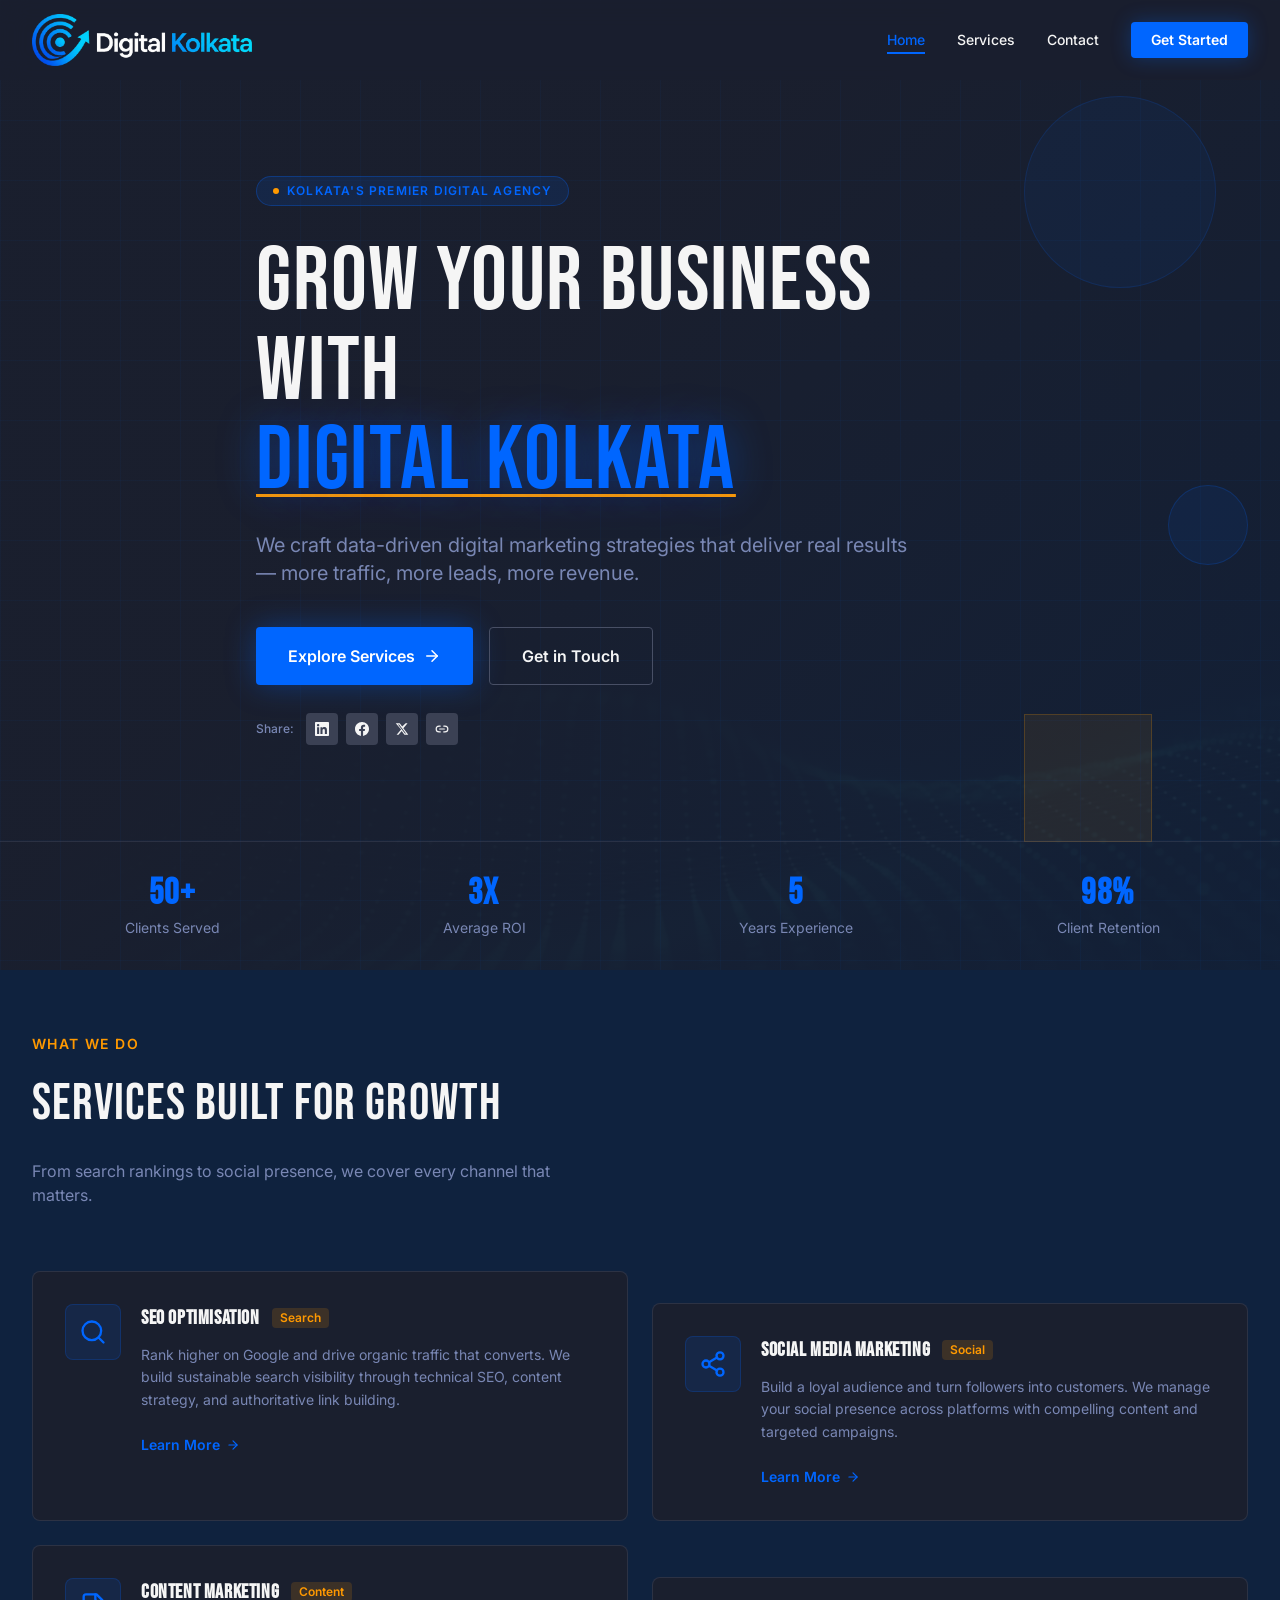
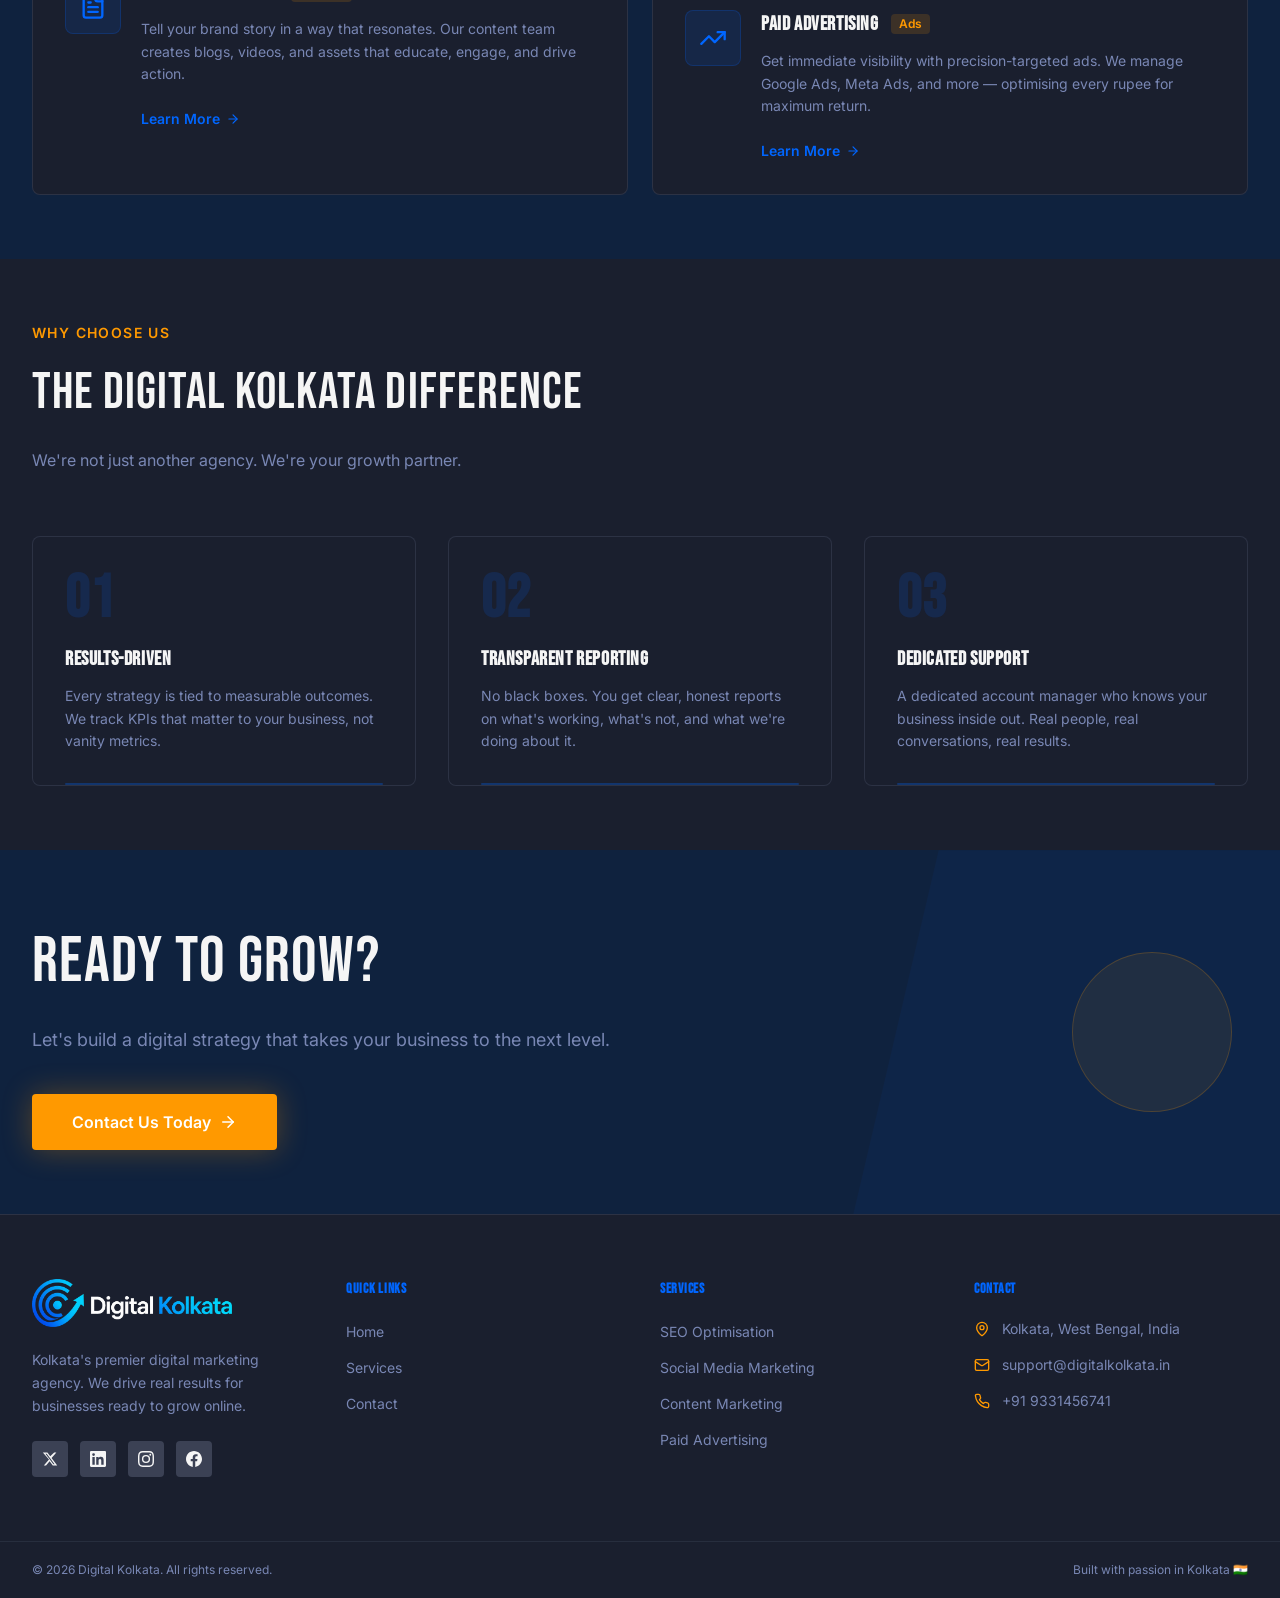
==== index.html @ c38ba9a0 "source code added" ====
<!DOCTYPE html>
<html lang="en">
<head>
<meta charset="utf-8">
<meta name="viewport" content="width=device-width, initial-scale=1.0">
<title>Digital Kolkata — Digital Marketing Agency in Kolkata</title>
<meta name="description" content="Digital Kolkata is Kolkata&#x27;s premier digital marketing agency offering SEO, social media marketing, content marketing, and paid advertising services.">
<meta name="theme-color" content="#1a2030">
<meta property="og:title" content="Digital Kolkata — Digital Marketing Agency in Kolkata">
<meta property="og:description" content="Digital Kolkata is Kolkata&#x27;s premier digital marketing agency offering SEO, social media marketing, content marketing, and paid advertising services.">
<meta property="og:type" content="website">
<meta property="og:site_name" content="Digital Kolkata">
<meta name="twitter:card" content="summary_large_image">
<link rel="icon" href="assets/img/favicon.svg" type="image/svg+xml">
<link rel="preconnect" href="https://fonts.googleapis.com">
<link rel="preconnect" href="https://fonts.gstatic.com" crossorigin>
<link rel="stylesheet" href="https://fonts.googleapis.com/css2?family=Bebas+Neue:wght@400&family=Inter:wght@400;500;600;700&display=swap">
<link rel="stylesheet" href="assets/css/styles.css">
<link rel="stylesheet" href="assets/css/extra.css">
<script>document.documentElement.classList.add("js")</script>
</head>
<body>
<div id="app"><div class="min-h-screen bg-background flex flex-col">
<header id="site-header" class="fixed top-0 left-0 right-0 z-50 transition-all duration-300" style="background: hsl(var(--header-bg) / 0.85); backdrop-filter: blur(12px);">
<div class="max-w-7xl mx-auto px-6 lg:px-8"><div class="flex items-center justify-between h-16 md:h-20">
<a class="flex items-center shrink-0" href="index.html"><img alt="Digital Kolkata" class="block h-auto max-h-14 md:max-h-16 w-auto max-w-[220px] object-contain self-center" src="assets/img/logo.png" width="220" height="53"></a>
<nav aria-label="Main navigation" class="hidden md:flex items-center gap-8"><a class="relative text-sm font-medium transition-colors duration-200 group" href="index.html" style="color: hsl(var(--primary));">Home<span class="absolute -bottom-1 left-0 h-0.5 transition-all duration-300 ease-out" style="background: hsl(var(--primary)); width: 100%;"></span><span class="absolute -bottom-1 left-0 h-0.5 w-0 group-hover:w-full transition-all duration-300 ease-out" style="background: hsl(var(--accent));"></span></a><a class="relative text-sm font-medium transition-colors duration-200 group" href="services.html" style="color: hsl(var(--foreground));">Services<span class="absolute -bottom-1 left-0 h-0.5 transition-all duration-300 ease-out" style="background: hsl(var(--primary)); width: 0%;"></span><span class="absolute -bottom-1 left-0 h-0.5 w-0 group-hover:w-full transition-all duration-300 ease-out" style="background: hsl(var(--accent));"></span></a><a class="relative text-sm font-medium transition-colors duration-200 group" href="contact.html" style="color: hsl(var(--foreground));">Contact<span class="absolute -bottom-1 left-0 h-0.5 transition-all duration-300 ease-out" style="background: hsl(var(--primary)); width: 0%;"></span><span class="absolute -bottom-1 left-0 h-0.5 w-0 group-hover:w-full transition-all duration-300 ease-out" style="background: hsl(var(--accent));"></span></a><a class="px-5 py-2 rounded text-sm font-semibold transition-all duration-200 hover:scale-105" href="contact.html" style="background: hsl(var(--primary)); color: hsl(var(--primary-foreground)); box-shadow: 0 0 20px hsl(var(--primary-glow) / 0.3);">Get Started</a></nav>
<button id="menu-btn" class="md:hidden p-2 rounded" aria-label="Open menu" aria-expanded="false" aria-controls="mobile-menu" style="color: hsl(var(--foreground));"><span class="ico-open"><svg xmlns="http://www.w3.org/2000/svg" width="22" height="22" viewBox="0 0 24 24" fill="none" stroke="currentColor" stroke-width="2" stroke-linecap="round" stroke-linejoin="round" class="lucide lucide-menu"><line x1="4" x2="20" y1="12" y2="12"></line><line x1="4" x2="20" y1="6" y2="6"></line><line x1="4" x2="20" y1="18" y2="18"></line></svg></span><span class="ico-close"><svg xmlns="http://www.w3.org/2000/svg" width="22" height="22" viewBox="0 0 24 24" fill="none" stroke="currentColor" stroke-width="2" stroke-linecap="round" stroke-linejoin="round"><path d="M18 6 6 18"></path><path d="m6 6 12 12"></path></svg></span></button>
</div></div>
<nav id="mobile-menu" class="mobile-menu" aria-label="Mobile navigation"><a href="index.html" class="active">Home</a><a href="services.html">Services</a><a href="contact.html">Contact</a><a class="cta" href="contact.html">Get Started</a></nav>
</header>
<main><section class="relative min-h-screen flex flex-col justify-center overflow-hidden pt-20" style="background: hsl(var(--background));"><div class="absolute inset-0 pointer-events-none"><img alt="" class="w-full h-full object-cover" loading="eager" fetchpriority="high" src="assets/img/hero.webp" style="opacity: 0.12;"><div class="absolute inset-0" style="background: linear-gradient(135deg, hsl(var(--background)) 40%, hsl(var(--muted) / 0.6) 100%);"></div></div><div class="absolute inset-0 pointer-events-none overflow-hidden"><div class="float-1 absolute top-24 right-16 w-48 h-48 rounded-full" style="background: hsl(var(--primary) / 0.06); border: 1px solid hsl(var(--primary) / 0.15); "></div><div class="float-2 absolute bottom-32 right-32 w-32 h-32" style="background: hsl(var(--accent) / 0.07); border: 1px solid hsl(var(--accent) / 0.2); "></div><div class="float-3 absolute top-1/2 right-8 w-20 h-20 rounded-full" style="background: hsl(var(--primary) / 0.08); border: 1px solid hsl(var(--primary) / 0.2); "></div><div class="absolute inset-0" style="background-image: linear-gradient(hsl(var(--primary) / 0.04) 1px, transparent 1px), linear-gradient(90deg, hsl(var(--primary) / 0.04) 1px, transparent 1px); background-size: 60px 60px;"></div></div><div class="relative max-w-7xl mx-auto px-6 lg:px-8 py-24"><div class="max-w-3xl"><div class="hero-in inline-flex items-center gap-2 px-4 py-1.5 rounded-full text-xs font-semibold uppercase tracking-widest mb-8" style="background: hsl(var(--primary) / 0.12); border: 1px solid hsl(var(--primary) / 0.3); color: hsl(var(--primary)); "><span class="w-1.5 h-1.5 rounded-full" style="background: hsl(var(--accent));"></span>Kolkata's Premier Digital Agency</div><h1 class="hero-in mb-6 leading-none" style="font-family: var(--font-heading); font-size: clamp(3rem, 7vw, 6rem); color: hsl(var(--foreground)); letter-spacing: 0.02em; "><span style="white-space: pre-line;">Grow Your Business with</span><br><span style="white-space: pre-line; color: hsl(var(--primary)); text-shadow: 0 0 40px hsl(var(--primary) / 0.4); text-decoration-line: underline; text-decoration-thickness: 3px; text-decoration-style: initial; text-decoration-color: hsl(var(--accent)); text-underline-offset: 6px;">Digital Kolkata</span></h1><p class="hero-in text-lg md:text-xl leading-relaxed mb-10 max-w-2xl" style="white-space: pre-line; color: hsl(var(--muted-foreground)); ">We craft data-driven digital marketing strategies that deliver real results — more traffic, more leads, more revenue.</p><div class="hero-in flex flex-col sm:flex-row gap-4"><a class="inline-flex items-center justify-center gap-2 px-8 py-4 rounded font-semibold text-base transition-all duration-200 hover:scale-105 hover:gap-3" href="services.html" style="background: hsl(var(--primary)); color: hsl(var(--primary-foreground)); box-shadow: 0 0 30px hsl(var(--primary) / 0.35);">Explore Services<svg xmlns="http://www.w3.org/2000/svg" width="18" height="18" viewBox="0 0 24 24" fill="none" stroke="currentColor" stroke-width="2" stroke-linecap="round" stroke-linejoin="round" class="lucide lucide-arrow-right"><path d="M5 12h14"></path><path d="m12 5 7 7-7 7"></path></svg></a><a class="inline-flex items-center justify-center gap-2 px-8 py-4 rounded font-semibold text-base transition-all duration-200 hover:scale-105" href="contact.html" style="border: 1px solid hsl(var(--border)); color: hsl(var(--foreground)); background: transparent;">Get in Touch</a></div><div class="hero-in"><div class="flex items-center gap-2" role="group" aria-label="Share this page"><span class="text-xs font-medium mr-1" style="color: hsl(var(--muted-foreground));">Share:</span><a href="https://www.linkedin.com/sharing/share-offsite/?url=https%3A%2F%2Fdigitalkolkata.in" target="_blank" rel="noopener noreferrer" aria-label="Share on LinkedIn" class="w-8 h-8 rounded flex items-center justify-center transition-all duration-200 hover:scale-110" style="background: hsl(var(--social-icon-bg)); color: hsl(var(--foreground));"><svg width="14" height="14" viewBox="0 0 24 24" fill="currentColor" aria-hidden="true"><path d="M20.447 20.452h-3.554v-5.569c0-1.328-.027-3.037-1.852-3.037-1.853 0-2.136 1.445-2.136 2.939v5.667H9.351V9h3.414v1.561h.046c.477-.9 1.637-1.85 3.37-1.85 3.601 0 4.267 2.37 4.267 5.455v6.286zM5.337 7.433a2.062 2.062 0 0 1-2.063-2.065 2.064 2.064 0 1 1 2.063 2.065zm1.782 13.019H3.555V9h3.564v11.452zM22.225 0H1.771C.792 0 0 .774 0 1.729v20.542C0 23.227.792 24 1.771 24h20.451C23.2 24 24 23.227 24 22.271V1.729C24 .774 23.2 0 22.222 0h.003z"></path></svg></a><a href="https://www.facebook.com/sharer/sharer.php?u=https%3A%2F%2Fdigitalkolkata.in" target="_blank" rel="noopener noreferrer" aria-label="Share on Facebook" class="w-8 h-8 rounded flex items-center justify-center transition-all duration-200 hover:scale-110" style="background: hsl(var(--social-icon-bg)); color: hsl(var(--foreground));"><svg width="14" height="14" viewBox="0 0 24 24" fill="currentColor" aria-hidden="true"><path d="M24 12.073c0-6.627-5.373-12-12-12s-12 5.373-12 12c0 5.99 4.388 10.954 10.125 11.854v-8.385H7.078v-3.47h3.047V9.43c0-3.007 1.792-4.669 4.533-4.669 1.312 0 2.686.235 2.686.235v2.953H15.83c-1.491 0-1.956.925-1.956 1.874v2.25h3.328l-.532 3.47h-2.796v8.385C19.612 23.027 24 18.062 24 12.073z"></path></svg></a><a href="https://twitter.com/intent/tweet?url=https%3A%2F%2Fdigitalkolkata.in&amp;text=Digital%20Kolkata%20%E2%80%94%20Digital%20Marketing%20Agency%20in%20Kolkata" target="_blank" rel="noopener noreferrer" aria-label="Share on X (Twitter)" class="w-8 h-8 rounded flex items-center justify-center transition-all duration-200 hover:scale-110" style="background: hsl(var(--social-icon-bg)); color: hsl(var(--foreground));"><svg width="14" height="14" viewBox="0 0 24 24" fill="currentColor" aria-hidden="true"><path d="M18.244 2.25h3.308l-7.227 8.26 8.502 11.24H16.17l-4.714-6.231-5.401 6.231H2.744l7.73-8.835L1.254 2.25H8.08l4.253 5.622 5.911-5.622Zm-1.161 17.52h1.833L7.084 4.126H5.117z"></path></svg></a><button aria-label="Copy page link" class="w-8 h-8 rounded flex items-center justify-center transition-all duration-200 hover:scale-110" style="background: hsl(var(--social-icon-bg)); color: hsl(var(--foreground));"><svg xmlns="http://www.w3.org/2000/svg" width="14" height="14" viewBox="0 0 24 24" fill="none" stroke="currentColor" stroke-width="2" stroke-linecap="round" stroke-linejoin="round" class="lucide lucide-link2"><path d="M9 17H7A5 5 0 0 1 7 7h2"></path><path d="M15 7h2a5 5 0 1 1 0 10h-2"></path><line x1="8" x2="16" y1="12" y2="12"></line></svg></button></div></div></div></div><div class="hero-in relative w-full" style="border-top: 1px solid hsl(var(--border-subtle) / 0.4); "><div class="max-w-7xl mx-auto px-6 lg:px-8 py-8"><div class="grid grid-cols-2 md:grid-cols-4 gap-8"><div class="text-center"><div class="text-3xl md:text-4xl font-bold mb-1" style="font-family: var(--font-heading); color: hsl(var(--primary)); letter-spacing: 0.04em;">50+</div><div class="text-sm" style="color: hsl(var(--muted-foreground));">Clients Served</div></div><div class="text-center"><div class="text-3xl md:text-4xl font-bold mb-1" style="font-family: var(--font-heading); color: hsl(var(--primary)); letter-spacing: 0.04em;">3x</div><div class="text-sm" style="color: hsl(var(--muted-foreground));">Average ROI</div></div><div class="text-center"><div class="text-3xl md:text-4xl font-bold mb-1" style="font-family: var(--font-heading); color: hsl(var(--primary)); letter-spacing: 0.04em;">5</div><div class="text-sm" style="color: hsl(var(--muted-foreground));">Years Experience</div></div><div class="text-center"><div class="text-3xl md:text-4xl font-bold mb-1" style="font-family: var(--font-heading); color: hsl(var(--primary)); letter-spacing: 0.04em;">98%</div><div class="text-sm" style="color: hsl(var(--muted-foreground));">Client Retention</div></div></div></div></div></section><section class="py-xxl" style="background: hsl(var(--muted));"><div class="max-w-7xl mx-auto px-6 lg:px-8"><div class="mb-16"><p class="reveal text-sm font-semibold uppercase tracking-widest mb-3" style="white-space: pre-line; color: hsl(var(--accent)); ">What We Do</p><h2 class="reveal mb-4" style="white-space: pre-line; font-family: var(--font-heading); font-size: clamp(2rem, 4vw, 3.5rem); color: hsl(var(--foreground)); letter-spacing: 0.02em; ">Services Built for Growth</h2><p class="reveal text-base max-w-xl" style="white-space: pre-line; color: hsl(var(--muted-foreground)); ">From search rankings to social presence, we cover every channel that matters.</p></div><div class="grid grid-cols-1 md:grid-cols-2 gap-6"><div class="reveal group relative p-8 rounded-lg cursor-pointer" style="background: hsl(var(--card)); border: 1px solid hsl(var(--border-subtle) / 0.4); margin-top: 0px; "><div class="absolute inset-0 rounded-lg opacity-0 group-hover:opacity-100 transition-opacity duration-300 pointer-events-none" style="box-shadow: 0 0 40px hsl(var(--primary) / 0.12); border: 1px solid hsl(var(--primary) / 0.25);"></div><div class="flex items-start gap-5"><div class="shrink-0 w-14 h-14 rounded-lg flex items-center justify-center" style="background: hsl(var(--primary) / 0.12); color: hsl(var(--primary)); border: 1px solid hsl(var(--primary) / 0.2);"><svg xmlns="http://www.w3.org/2000/svg" width="28" height="28" viewBox="0 0 24 24" fill="none" stroke="currentColor" stroke-width="2" stroke-linecap="round" stroke-linejoin="round" class="lucide lucide-search"><circle cx="11" cy="11" r="8"></circle><path d="m21 21-4.3-4.3"></path></svg></div><div class="flex-1"><div class="flex items-center gap-3 mb-3"><h3 class="text-xl font-bold" style="white-space: pre-line; font-family: var(--font-heading); color: hsl(var(--foreground)); letter-spacing: 0.03em;">SEO Optimisation</h3><span class="text-xs font-semibold px-2 py-0.5 rounded" style="white-space: pre-line; background: hsl(var(--accent) / 0.15); color: hsl(var(--accent));">Search</span></div><p class="text-sm leading-relaxed mb-5" style="white-space: pre-line; color: hsl(var(--muted-foreground));">Rank higher on Google and drive organic traffic that converts. We build sustainable search visibility through technical SEO, content strategy, and authoritative link building.</p><a class="inline-flex items-center gap-1.5 text-sm font-semibold transition-all duration-200 group-hover:gap-2.5" href="services.html" style="color: hsl(var(--primary));">Learn More <svg xmlns="http://www.w3.org/2000/svg" width="14" height="14" viewBox="0 0 24 24" fill="none" stroke="currentColor" stroke-width="2" stroke-linecap="round" stroke-linejoin="round" class="lucide lucide-arrow-right"><path d="M5 12h14"></path><path d="m12 5 7 7-7 7"></path></svg></a></div></div></div><div class="reveal group relative p-8 rounded-lg cursor-pointer" style="background: hsl(var(--card)); border: 1px solid hsl(var(--border-subtle) / 0.4); margin-top: 2rem; "><div class="absolute inset-0 rounded-lg opacity-0 group-hover:opacity-100 transition-opacity duration-300 pointer-events-none" style="box-shadow: 0 0 40px hsl(var(--primary) / 0.12); border: 1px solid hsl(var(--primary) / 0.25);"></div><div class="flex items-start gap-5"><div class="shrink-0 w-14 h-14 rounded-lg flex items-center justify-center" style="background: hsl(var(--primary) / 0.12); color: hsl(var(--primary)); border: 1px solid hsl(var(--primary) / 0.2);"><svg xmlns="http://www.w3.org/2000/svg" width="28" height="28" viewBox="0 0 24 24" fill="none" stroke="currentColor" stroke-width="2" stroke-linecap="round" stroke-linejoin="round" class="lucide lucide-share2"><circle cx="18" cy="5" r="3"></circle><circle cx="6" cy="12" r="3"></circle><circle cx="18" cy="19" r="3"></circle><line x1="8.59" x2="15.42" y1="13.51" y2="17.49"></line><line x1="15.41" x2="8.59" y1="6.51" y2="10.49"></line></svg></div><div class="flex-1"><div class="flex items-center gap-3 mb-3"><h3 class="text-xl font-bold" style="white-space: pre-line; font-family: var(--font-heading); color: hsl(var(--foreground)); letter-spacing: 0.03em;">Social Media Marketing</h3><span class="text-xs font-semibold px-2 py-0.5 rounded" style="white-space: pre-line; background: hsl(var(--accent) / 0.15); color: hsl(var(--accent));">Social</span></div><p class="text-sm leading-relaxed mb-5" style="white-space: pre-line; color: hsl(var(--muted-foreground));">Build a loyal audience and turn followers into customers. We manage your social presence across platforms with compelling content and targeted campaigns.</p><a class="inline-flex items-center gap-1.5 text-sm font-semibold transition-all duration-200 group-hover:gap-2.5" href="services.html" style="color: hsl(var(--primary));">Learn More <svg xmlns="http://www.w3.org/2000/svg" width="14" height="14" viewBox="0 0 24 24" fill="none" stroke="currentColor" stroke-width="2" stroke-linecap="round" stroke-linejoin="round" class="lucide lucide-arrow-right"><path d="M5 12h14"></path><path d="m12 5 7 7-7 7"></path></svg></a></div></div></div><div class="reveal group relative p-8 rounded-lg cursor-pointer" style="background: hsl(var(--card)); border: 1px solid hsl(var(--border-subtle) / 0.4); margin-top: 0px; "><div class="absolute inset-0 rounded-lg opacity-0 group-hover:opacity-100 transition-opacity duration-300 pointer-events-none" style="box-shadow: 0 0 40px hsl(var(--primary) / 0.12); border: 1px solid hsl(var(--primary) / 0.25);"></div><div class="flex items-start gap-5"><div class="shrink-0 w-14 h-14 rounded-lg flex items-center justify-center" style="background: hsl(var(--primary) / 0.12); color: hsl(var(--primary)); border: 1px solid hsl(var(--primary) / 0.2);"><svg xmlns="http://www.w3.org/2000/svg" width="28" height="28" viewBox="0 0 24 24" fill="none" stroke="currentColor" stroke-width="2" stroke-linecap="round" stroke-linejoin="round" class="lucide lucide-file-text"><path d="M15 2H6a2 2 0 0 0-2 2v16a2 2 0 0 0 2 2h12a2 2 0 0 0 2-2V7Z"></path><path d="M14 2v4a2 2 0 0 0 2 2h4"></path><path d="M10 9H8"></path><path d="M16 13H8"></path><path d="M16 17H8"></path></svg></div><div class="flex-1"><div class="flex items-center gap-3 mb-3"><h3 class="text-xl font-bold" style="white-space: pre-line; font-family: var(--font-heading); color: hsl(var(--foreground)); letter-spacing: 0.03em;">Content Marketing</h3><span class="text-xs font-semibold px-2 py-0.5 rounded" style="white-space: pre-line; background: hsl(var(--accent) / 0.15); color: hsl(var(--accent));">Content</span></div><p class="text-sm leading-relaxed mb-5" style="white-space: pre-line; color: hsl(var(--muted-foreground));">Tell your brand story in a way that resonates. Our content team creates blogs, videos, and assets that educate, engage, and drive action.</p><a class="inline-flex items-center gap-1.5 text-sm font-semibold transition-all duration-200 group-hover:gap-2.5" href="services.html" style="color: hsl(var(--primary));">Learn More <svg xmlns="http://www.w3.org/2000/svg" width="14" height="14" viewBox="0 0 24 24" fill="none" stroke="currentColor" stroke-width="2" stroke-linecap="round" stroke-linejoin="round" class="lucide lucide-arrow-right"><path d="M5 12h14"></path><path d="m12 5 7 7-7 7"></path></svg></a></div></div></div><div class="reveal group relative p-8 rounded-lg cursor-pointer" style="background: hsl(var(--card)); border: 1px solid hsl(var(--border-subtle) / 0.4); margin-top: 2rem; "><div class="absolute inset-0 rounded-lg opacity-0 group-hover:opacity-100 transition-opacity duration-300 pointer-events-none" style="box-shadow: 0 0 40px hsl(var(--primary) / 0.12); border: 1px solid hsl(var(--primary) / 0.25);"></div><div class="flex items-start gap-5"><div class="shrink-0 w-14 h-14 rounded-lg flex items-center justify-center" style="background: hsl(var(--primary) / 0.12); color: hsl(var(--primary)); border: 1px solid hsl(var(--primary) / 0.2);"><svg xmlns="http://www.w3.org/2000/svg" width="28" height="28" viewBox="0 0 24 24" fill="none" stroke="currentColor" stroke-width="2" stroke-linecap="round" stroke-linejoin="round" class="lucide lucide-trending-up"><polyline points="22 7 13.5 15.5 8.5 10.5 2 17"></polyline><polyline points="16 7 22 7 22 13"></polyline></svg></div><div class="flex-1"><div class="flex items-center gap-3 mb-3"><h3 class="text-xl font-bold" style="white-space: pre-line; font-family: var(--font-heading); color: hsl(var(--foreground)); letter-spacing: 0.03em;">Paid Advertising</h3><span class="text-xs font-semibold px-2 py-0.5 rounded" style="white-space: pre-line; background: hsl(var(--accent) / 0.15); color: hsl(var(--accent));">Ads</span></div><p class="text-sm leading-relaxed mb-5" style="white-space: pre-line; color: hsl(var(--muted-foreground));">Get immediate visibility with precision-targeted ads. We manage Google Ads, Meta Ads, and more — optimising every rupee for maximum return.</p><a class="inline-flex items-center gap-1.5 text-sm font-semibold transition-all duration-200 group-hover:gap-2.5" href="services.html" style="color: hsl(var(--primary));">Learn More <svg xmlns="http://www.w3.org/2000/svg" width="14" height="14" viewBox="0 0 24 24" fill="none" stroke="currentColor" stroke-width="2" stroke-linecap="round" stroke-linejoin="round" class="lucide lucide-arrow-right"><path d="M5 12h14"></path><path d="m12 5 7 7-7 7"></path></svg></a></div></div></div></div></div></section><section class="py-xxl" style="background: hsl(var(--background));"><div class="max-w-7xl mx-auto px-6 lg:px-8"><div class="mb-16"><p class="reveal text-sm font-semibold uppercase tracking-widest mb-3" style="white-space: pre-line; color: hsl(var(--accent)); ">Why Choose Us</p><h2 class="reveal mb-4" style="white-space: pre-line; font-family: var(--font-heading); font-size: clamp(2rem, 4vw, 3.5rem); color: hsl(var(--foreground)); letter-spacing: 0.02em; ">The Digital Kolkata Difference</h2><p class="reveal text-base max-w-xl" style="white-space: pre-line; color: hsl(var(--muted-foreground)); ">We're not just another agency. We're your growth partner.</p></div><div class="grid grid-cols-1 md:grid-cols-3 gap-8"><div class="reveal relative p-8 rounded-lg" style="background: hsl(var(--card)); border: 1px solid hsl(var(--border-subtle) / 0.4); "><div class="text-6xl font-bold mb-4 leading-none" style="font-family: var(--font-heading); color: hsl(var(--primary) / 0.15); letter-spacing: 0.02em;">01</div><h3 class="text-xl font-bold mb-3" style="white-space: pre-line; font-family: var(--font-heading); color: hsl(var(--foreground)); letter-spacing: 0.03em;">Results-Driven</h3><p class="text-sm leading-relaxed" style="white-space: pre-line; color: hsl(var(--muted-foreground));">Every strategy is tied to measurable outcomes. We track KPIs that matter to your business, not vanity metrics.</p><div class="absolute bottom-0 left-8 right-8 h-0.5 rounded-full" style="background: hsl(var(--primary) / 0.3);"></div></div><div class="reveal relative p-8 rounded-lg" style="background: hsl(var(--card)); border: 1px solid hsl(var(--border-subtle) / 0.4); "><div class="text-6xl font-bold mb-4 leading-none" style="font-family: var(--font-heading); color: hsl(var(--primary) / 0.15); letter-spacing: 0.02em;">02</div><h3 class="text-xl font-bold mb-3" style="white-space: pre-line; font-family: var(--font-heading); color: hsl(var(--foreground)); letter-spacing: 0.03em;">Transparent Reporting</h3><p class="text-sm leading-relaxed" style="white-space: pre-line; color: hsl(var(--muted-foreground));">No black boxes. You get clear, honest reports on what's working, what's not, and what we're doing about it.</p><div class="absolute bottom-0 left-8 right-8 h-0.5 rounded-full" style="background: hsl(var(--primary) / 0.3);"></div></div><div class="reveal relative p-8 rounded-lg" style="background: hsl(var(--card)); border: 1px solid hsl(var(--border-subtle) / 0.4); "><div class="text-6xl font-bold mb-4 leading-none" style="font-family: var(--font-heading); color: hsl(var(--primary) / 0.15); letter-spacing: 0.02em;">03</div><h3 class="text-xl font-bold mb-3" style="white-space: pre-line; font-family: var(--font-heading); color: hsl(var(--foreground)); letter-spacing: 0.03em;">Dedicated Support</h3><p class="text-sm leading-relaxed" style="white-space: pre-line; color: hsl(var(--muted-foreground));">A dedicated account manager who knows your business inside out. Real people, real conversations, real results.</p><div class="absolute bottom-0 left-8 right-8 h-0.5 rounded-full" style="background: hsl(var(--primary) / 0.3);"></div></div></div></div></section><section class="py-xxl relative overflow-hidden" style="background: hsl(var(--muted));"><div class="absolute right-0 top-0 bottom-0 w-1/3 pointer-events-none" style="background: hsl(var(--primary) / 0.05); clip-path: polygon(20% 0%, 100% 0%, 100% 100%, 0% 100%);"></div><div class="absolute right-12 top-1/2 -translate-y-1/2 w-40 h-40 rounded-full pointer-events-none" style="background: hsl(var(--accent) / 0.08); border: 1px solid hsl(var(--accent) / 0.2);"></div><div class="relative max-w-7xl mx-auto px-6 lg:px-8"><div class="max-w-2xl"><h2 class="reveal mb-4" style="white-space: pre-line; font-family: var(--font-heading); font-size: clamp(2.5rem, 5vw, 4.5rem); color: hsl(var(--foreground)); letter-spacing: 0.02em; ">Ready to Grow?</h2><p class="reveal text-lg mb-10" style="white-space: pre-line; color: hsl(var(--muted-foreground)); ">Let's build a digital strategy that takes your business to the next level.</p><div class="reveal"><a class="inline-flex items-center gap-2 px-10 py-4 rounded font-semibold text-base transition-all duration-200 hover:scale-105 hover:gap-3" href="contact.html" style="background: hsl(var(--accent)); color: hsl(var(--accent-foreground)); box-shadow: 0 0 30px hsl(var(--accent) / 0.3);">Contact Us Today<svg xmlns="http://www.w3.org/2000/svg" width="18" height="18" viewBox="0 0 24 24" fill="none" stroke="currentColor" stroke-width="2" stroke-linecap="round" stroke-linejoin="round" class="lucide lucide-arrow-right"><path d="M5 12h14"></path><path d="m12 5 7 7-7 7"></path></svg></a></div></div></div></section></main>
<footer style="background: hsl(var(--background)); border-top: 1px solid hsl(var(--border-subtle) / 0.4);"><div class="max-w-7xl mx-auto px-6 lg:px-8 py-16"><div class="grid grid-cols-1 md:grid-cols-2 lg:grid-cols-4 gap-10"><div class="lg:col-span-1"><a class="inline-block mb-4" href="index.html"><img alt="Digital Kolkata" class="block h-auto max-h-14 w-auto max-w-[200px] object-contain" src="assets/img/logo.png"></a><p class="text-sm leading-relaxed mb-6" style="color: hsl(var(--muted-foreground));">Kolkata's premier digital marketing agency. We drive real results for businesses ready to grow online.</p><div class="flex gap-3"><a href="#" aria-label="X (Twitter)" class="w-9 h-9 rounded flex items-center justify-center transition-all duration-200 hover:scale-110" style="background: hsl(var(--social-icon-bg)); color: hsl(var(--foreground));"><svg width="16" height="16" viewBox="0 0 24 24" fill="currentColor" aria-hidden="true"><path d="M18.244 2.25h3.308l-7.227 8.26 8.502 11.24H16.17l-4.714-6.231-5.401 6.231H2.744l7.73-8.835L1.254 2.25H8.08l4.253 5.622 5.911-5.622Zm-1.161 17.52h1.833L7.084 4.126H5.117z"></path></svg></a><a href="#" aria-label="LinkedIn" class="w-9 h-9 rounded flex items-center justify-center transition-all duration-200 hover:scale-110" style="background: hsl(var(--social-icon-bg)); color: hsl(var(--foreground));"><svg width="16" height="16" viewBox="0 0 24 24" fill="currentColor" aria-hidden="true"><path d="M20.447 20.452h-3.554v-5.569c0-1.328-.027-3.037-1.852-3.037-1.853 0-2.136 1.445-2.136 2.939v5.667H9.351V9h3.414v1.561h.046c.477-.9 1.637-1.85 3.37-1.85 3.601 0 4.267 2.37 4.267 5.455v6.286zM5.337 7.433a2.062 2.062 0 0 1-2.063-2.065 2.064 2.064 0 1 1 2.063 2.065zm1.782 13.019H3.555V9h3.564v11.452zM22.225 0H1.771C.792 0 0 .774 0 1.729v20.542C0 23.227.792 24 1.771 24h20.451C23.2 24 24 23.227 24 22.271V1.729C24 .774 23.2 0 22.222 0h.003z"></path></svg></a><a href="#" aria-label="Instagram" class="w-9 h-9 rounded flex items-center justify-center transition-all duration-200 hover:scale-110" style="background: hsl(var(--social-icon-bg)); color: hsl(var(--foreground));"><svg width="16" height="16" viewBox="0 0 24 24" fill="currentColor" aria-hidden="true"><path d="M12 2.163c3.204 0 3.584.012 4.85.07 3.252.148 4.771 1.691 4.919 4.919.058 1.265.069 1.645.069 4.849 0 3.205-.012 3.584-.069 4.849-.149 3.225-1.664 4.771-4.919 4.919-1.266.058-1.644.07-4.85.07-3.204 0-3.584-.012-4.849-.07-3.26-.149-4.771-1.699-4.919-4.92-.058-1.265-.07-1.644-.07-4.849 0-3.204.013-3.583.07-4.849.149-3.227 1.664-4.771 4.919-4.919 1.266-.057 1.645-.069 4.849-.069zM12 0C8.741 0 8.333.014 7.053.072 2.695.272.273 2.69.073 7.052.014 8.333 0 8.741 0 12c0 3.259.014 3.668.072 4.948.2 4.358 2.618 6.78 6.98 6.98C8.333 23.986 8.741 24 12 24c3.259 0 3.668-.014 4.948-.072 4.354-.2 6.782-2.618 6.979-6.98.059-1.28.073-1.689.073-4.948 0-3.259-.014-3.667-.072-4.947-.196-4.354-2.617-6.78-6.979-6.98C15.668.014 15.259 0 12 0zm0 5.838a6.162 6.162 0 1 0 0 12.324 6.162 6.162 0 0 0 0-12.324zM12 16a4 4 0 1 1 0-8 4 4 0 0 1 0 8zm6.406-11.845a1.44 1.44 0 1 0 0 2.881 1.44 1.44 0 0 0 0-2.881z"></path></svg></a><a href="#" aria-label="Facebook" class="w-9 h-9 rounded flex items-center justify-center transition-all duration-200 hover:scale-110" style="background: hsl(var(--social-icon-bg)); color: hsl(var(--foreground));"><svg width="16" height="16" viewBox="0 0 24 24" fill="currentColor" aria-hidden="true"><path d="M24 12.073c0-6.627-5.373-12-12-12s-12 5.373-12 12c0 5.99 4.388 10.954 10.125 11.854v-8.385H7.078v-3.47h3.047V9.43c0-3.007 1.792-4.669 4.533-4.669 1.312 0 2.686.235 2.686.235v2.953H15.83c-1.491 0-1.956.925-1.956 1.874v2.25h3.328l-.532 3.47h-2.796v8.385C19.612 23.027 24 18.062 24 12.073z"></path></svg></a></div></div><div><h3 class="text-sm font-semibold uppercase tracking-wider mb-5" style="color: hsl(var(--primary));">Quick Links</h3><ul class="space-y-3"><li><a class="text-sm transition-colors duration-200 hover:text-primary" href="index.html" style="color: hsl(var(--muted-foreground));">Home</a></li><li><a class="text-sm transition-colors duration-200 hover:text-primary" href="services.html" style="color: hsl(var(--muted-foreground));">Services</a></li><li><a class="text-sm transition-colors duration-200 hover:text-primary" href="contact.html" style="color: hsl(var(--muted-foreground));">Contact</a></li></ul></div><div><h3 class="text-sm font-semibold uppercase tracking-wider mb-5" style="color: hsl(var(--primary));">Services</h3><ul class="space-y-3"><li><a class="text-sm transition-colors duration-200 hover:text-primary" href="services.html" style="color: hsl(var(--muted-foreground));">SEO Optimisation</a></li><li><a class="text-sm transition-colors duration-200 hover:text-primary" href="services.html" style="color: hsl(var(--muted-foreground));">Social Media Marketing</a></li><li><a class="text-sm transition-colors duration-200 hover:text-primary" href="services.html" style="color: hsl(var(--muted-foreground));">Content Marketing</a></li><li><a class="text-sm transition-colors duration-200 hover:text-primary" href="services.html" style="color: hsl(var(--muted-foreground));">Paid Advertising</a></li></ul></div><div><h3 class="text-sm font-semibold uppercase tracking-wider mb-5" style="color: hsl(var(--primary));">Contact</h3><ul class="space-y-4"><li class="flex items-start gap-3"><svg xmlns="http://www.w3.org/2000/svg" width="16" height="16" viewBox="0 0 24 24" fill="none" stroke="currentColor" stroke-width="2" stroke-linecap="round" stroke-linejoin="round" class="lucide lucide-map-pin mt-0.5 shrink-0" style="color: hsl(var(--accent));"><path d="M20 10c0 4.993-5.539 10.193-7.399 11.799a1 1 0 0 1-1.202 0C9.539 20.193 4 14.993 4 10a8 8 0 0 1 16 0"></path><circle cx="12" cy="10" r="3"></circle></svg><span class="text-sm" style="color: hsl(var(--muted-foreground));">Kolkata, West Bengal, India</span></li><li class="flex items-center gap-3"><svg xmlns="http://www.w3.org/2000/svg" width="16" height="16" viewBox="0 0 24 24" fill="none" stroke="currentColor" stroke-width="2" stroke-linecap="round" stroke-linejoin="round" class="lucide lucide-mail shrink-0" style="color: hsl(var(--accent));"><rect width="20" height="16" x="2" y="4" rx="2"></rect><path d="m22 7-8.97 5.7a1.94 1.94 0 0 1-2.06 0L2 7"></path></svg><a href="mailto:hello@digitalkolkata.in" class="text-sm transition-colors duration-200 hover:text-primary" style="color: hsl(var(--muted-foreground));">support@digitalkolkata.in</a></li><li class="flex items-center gap-3"><svg xmlns="http://www.w3.org/2000/svg" width="16" height="16" viewBox="0 0 24 24" fill="none" stroke="currentColor" stroke-width="2" stroke-linecap="round" stroke-linejoin="round" class="lucide lucide-phone shrink-0" style="color: hsl(var(--accent));"><path d="M22 16.92v3a2 2 0 0 1-2.18 2 19.79 19.79 0 0 1-8.63-3.07 19.5 19.5 0 0 1-6-6 19.79 19.79 0 0 1-3.07-8.67A2 2 0 0 1 4.11 2h3a2 2 0 0 1 2 1.72 12.84 12.84 0 0 0 .7 2.81 2 2 0 0 1-.45 2.11L8.09 9.91a16 16 0 0 0 6 6l1.27-1.27a2 2 0 0 1 2.11-.45 12.84 12.84 0 0 0 2.81.7A2 2 0 0 1 22 16.92z"></path></svg><a href="tel:+919800000000" class="text-sm transition-colors duration-200 hover:text-primary" style="color: hsl(var(--muted-foreground));">+91 9331456741</a></li></ul></div></div></div><div style="border-top: 1px solid hsl(var(--border-subtle) / 0.3);"><div class="max-w-7xl mx-auto px-6 lg:px-8 py-5 flex flex-col sm:flex-row items-center justify-between gap-3"><p class="text-xs" style="color: hsl(var(--muted-foreground));">© 2026 Digital Kolkata. All rights reserved.</p><p class="text-xs" style="color: hsl(var(--muted-foreground));">Built with passion in Kolkata 🇮🇳</p></div></div></footer>
</div></div>
<div id="toast" class="toast" role="status" aria-live="polite"></div>
<script src="assets/js/main.js" defer></script>
</body>
</html>
---- assets/css/styles.css ----
*, ::before, ::after{
  --tw-border-spacing-x: 0;
  --tw-border-spacing-y: 0;
  --tw-translate-x: 0;
  --tw-translate-y: 0;
  --tw-rotate: 0;
  --tw-skew-x: 0;
  --tw-skew-y: 0;
  --tw-scale-x: 1;
  --tw-scale-y: 1;
  --tw-pan-x:  ;
  --tw-pan-y:  ;
  --tw-pinch-zoom:  ;
  --tw-scroll-snap-strictness: proximity;
  --tw-gradient-from-position:  ;
  --tw-gradient-via-position:  ;
  --tw-gradient-to-position:  ;
  --tw-ordinal:  ;
  --tw-slashed-zero:  ;
  --tw-numeric-figure:  ;
  --tw-numeric-spacing:  ;
  --tw-numeric-fraction:  ;
  --tw-ring-inset:  ;
  --tw-ring-offset-width: 0px;
  --tw-ring-offset-color: #fff;
  --tw-ring-color: rgb(59 130 246 / 0.5);
  --tw-ring-offset-shadow: 0 0 #0000;
  --tw-ring-shadow: 0 0 #0000;
  --tw-shadow: 0 0 #0000;
  --tw-shadow-colored: 0 0 #0000;
  --tw-blur:  ;
  --tw-brightness:  ;
  --tw-contrast:  ;
  --tw-grayscale:  ;
  --tw-hue-rotate:  ;
  --tw-invert:  ;
  --tw-saturate:  ;
  --tw-sepia:  ;
  --tw-drop-shadow:  ;
  --tw-backdrop-blur:  ;
  --tw-backdrop-brightness:  ;
  --tw-backdrop-contrast:  ;
  --tw-backdrop-grayscale:  ;
  --tw-backdrop-hue-rotate:  ;
  --tw-backdrop-invert:  ;
  --tw-backdrop-opacity:  ;
  --tw-backdrop-saturate:  ;
  --tw-backdrop-sepia:  ;
  --tw-contain-size:  ;
  --tw-contain-layout:  ;
  --tw-contain-paint:  ;
  --tw-contain-style:  ;
}

::backdrop{
  --tw-border-spacing-x: 0;
  --tw-border-spacing-y: 0;
  --tw-translate-x: 0;
  --tw-translate-y: 0;
  --tw-rotate: 0;
  --tw-skew-x: 0;
  --tw-skew-y: 0;
  --tw-scale-x: 1;
  --tw-scale-y: 1;
  --tw-pan-x:  ;
  --tw-pan-y:  ;
  --tw-pinch-zoom:  ;
  --tw-scroll-snap-strictness: proximity;
  --tw-gradient-from-position:  ;
  --tw-gradient-via-position:  ;
  --tw-gradient-to-position:  ;
  --tw-ordinal:  ;
  --tw-slashed-zero:  ;
  --tw-numeric-figure:  ;
  --tw-numeric-spacing:  ;
  --tw-numeric-fraction:  ;
  --tw-ring-inset:  ;
  --tw-ring-offset-width: 0px;
  --tw-ring-offset-color: #fff;
  --tw-ring-color: rgb(59 130 246 / 0.5);
  --tw-ring-offset-shadow: 0 0 #0000;
  --tw-ring-shadow: 0 0 #0000;
  --tw-shadow: 0 0 #0000;
  --tw-shadow-colored: 0 0 #0000;
  --tw-blur:  ;
  --tw-brightness:  ;
  --tw-contrast:  ;
  --tw-grayscale:  ;
  --tw-hue-rotate:  ;
  --tw-invert:  ;
  --tw-saturate:  ;
  --tw-sepia:  ;
  --tw-drop-shadow:  ;
  --tw-backdrop-blur:  ;
  --tw-backdrop-brightness:  ;
  --tw-backdrop-contrast:  ;
  --tw-backdrop-grayscale:  ;
  --tw-backdrop-hue-rotate:  ;
  --tw-backdrop-invert:  ;
  --tw-backdrop-opacity:  ;
  --tw-backdrop-saturate:  ;
  --tw-backdrop-sepia:  ;
  --tw-contain-size:  ;
  --tw-contain-layout:  ;
  --tw-contain-paint:  ;
  --tw-contain-style:  ;
}

/*
! tailwindcss v3.4.19 | MIT License | https://tailwindcss.com
*//*
1. Prevent padding and border from affecting element width. (https://github.com/mozdevs/cssremedy/issues/4)
2. Allow adding a border to an element by just adding a border-width. (https://github.com/tailwindcss/tailwindcss/pull/116)
*/

*,
::before,
::after {
  box-sizing: border-box; /* 1 */
  border-width: 0; /* 2 */
  border-style: solid; /* 2 */
  border-color: #e5e7eb; /* 2 */
}

::before,
::after {
  --tw-content: '';
}

/*
1. Use a consistent sensible line-height in all browsers.
2. Prevent adjustments of font size after orientation changes in iOS.
3. Use a more readable tab size.
4. Use the user's configured `sans` font-family by default.
5. Use the user's configured `sans` font-feature-settings by default.
6. Use the user's configured `sans` font-variation-settings by default.
7. Disable tap highlights on iOS
*/

html,
:host {
  line-height: 1.5; /* 1 */
  -webkit-text-size-adjust: 100%; /* 2 */
  -moz-tab-size: 4; /* 3 */
  -o-tab-size: 4;
     tab-size: 4; /* 3 */
  font-family: var(--font-sans); /* 4 */
  font-feature-settings: normal; /* 5 */
  font-variation-settings: normal; /* 6 */
  -webkit-tap-highlight-color: transparent; /* 7 */
}

/*
1. Remove the margin in all browsers.
2. Inherit line-height from `html` so users can set them as a class directly on the `html` element.
*/

body {
  margin: 0; /* 1 */
  line-height: inherit; /* 2 */
}

/*
1. Add the correct height in Firefox.
2. Correct the inheritance of border color in Firefox. (https://bugzilla.mozilla.org/show_bug.cgi?id=190655)
3. Ensure horizontal rules are visible by default.
*/

hr {
  height: 0; /* 1 */
  color: inherit; /* 2 */
  border-top-width: 1px; /* 3 */
}

/*
Add the correct text decoration in Chrome, Edge, and Safari.
*/

abbr:where([title]) {
  -webkit-text-decoration: underline dotted;
          text-decoration: underline dotted;
}

/*
Remove the default font size and weight for headings.
*/

h1,
h2,
h3,
h4,
h5,
h6 {
  font-size: inherit;
  font-weight: inherit;
}

/*
Reset links to optimize for opt-in styling instead of opt-out.
*/

a {
  color: inherit;
  text-decoration: inherit;
}

/*
Add the correct font weight in Edge and Safari.
*/

b,
strong {
  font-weight: bolder;
}

/*
1. Use the user's configured `mono` font-family by default.
2. Use the user's configured `mono` font-feature-settings by default.
3. Use the user's configured `mono` font-variation-settings by default.
4. Correct the odd `em` font sizing in all browsers.
*/

code,
kbd,
samp,
pre {
  font-family: var(--font-mono); /* 1 */
  font-feature-settings: normal; /* 2 */
  font-variation-settings: normal; /* 3 */
  font-size: 1em; /* 4 */
}

/*
Add the correct font size in all browsers.
*/

small {
  font-size: 80%;
}

/*
Prevent `sub` and `sup` elements from affecting the line height in all browsers.
*/

sub,
sup {
  font-size: 75%;
  line-height: 0;
  position: relative;
  vertical-align: baseline;
}

sub {
  bottom: -0.25em;
}

sup {
  top: -0.5em;
}

/*
1. Remove text indentation from table contents in Chrome and Safari. (https://bugs.chromium.org/p/chromium/issues/detail?id=999088, https://bugs.webkit.org/show_bug.cgi?id=201297)
2. Correct table border color inheritance in all Chrome and Safari. (https://bugs.chromium.org/p/chromium/issues/detail?id=935729, https://bugs.webkit.org/show_bug.cgi?id=195016)
3. Remove gaps between table borders by default.
*/

table {
  text-indent: 0; /* 1 */
  border-color: inherit; /* 2 */
  border-collapse: collapse; /* 3 */
}

/*
1. Change the font styles in all browsers.
2. Remove the margin in Firefox and Safari.
3. Remove default padding in all browsers.
*/

button,
input,
optgroup,
select,
textarea {
  font-family: inherit; /* 1 */
  font-feature-settings: inherit; /* 1 */
  font-variation-settings: inherit; /* 1 */
  font-size: 100%; /* 1 */
  font-weight: inherit; /* 1 */
  line-height: inherit; /* 1 */
  letter-spacing: inherit; /* 1 */
  color: inherit; /* 1 */
  margin: 0; /* 2 */
  padding: 0; /* 3 */
}

/*
Remove the inheritance of text transform in Edge and Firefox.
*/

button,
select {
  text-transform: none;
}

/*
1. Correct the inability to style clickable types in iOS and Safari.
2. Remove default button styles.
*/

button,
input:where([type='button']),
input:where([type='reset']),
input:where([type='submit']) {
  -webkit-appearance: button; /* 1 */
  background-color: transparent; /* 2 */
  background-image: none; /* 2 */
}

/*
Use the modern Firefox focus style for all focusable elements.
*/

:-moz-focusring {
  outline: auto;
}

/*
Remove the additional `:invalid` styles in Firefox. (https://github.com/mozilla/gecko-dev/blob/2f9eacd9d3d995c937b4251a5557d95d494c9be1/layout/style/res/forms.css#L728-L737)
*/

:-moz-ui-invalid {
  box-shadow: none;
}

/*
Add the correct vertical alignment in Chrome and Firefox.
*/

progress {
  vertical-align: baseline;
}

/*
Correct the cursor style of increment and decrement buttons in Safari.
*/

::-webkit-inner-spin-button,
::-webkit-outer-spin-button {
  height: auto;
}

/*
1. Correct the odd appearance in Chrome and Safari.
2. Correct the outline style in Safari.
*/

[type='search'] {
  -webkit-appearance: textfield; /* 1 */
  outline-offset: -2px; /* 2 */
}

/*
Remove the inner padding in Chrome and Safari on macOS.
*/

::-webkit-search-decoration {
  -webkit-appearance: none;
}

/*
1. Correct the inability to style clickable types in iOS and Safari.
2. Change font properties to `inherit` in Safari.
*/

::-webkit-file-upload-button {
  -webkit-appearance: button; /* 1 */
  font: inherit; /* 2 */
}

/*
Add the correct display in Chrome and Safari.
*/

summary {
  display: list-item;
}

/*
Removes the default spacing and border for appropriate elements.
*/

blockquote,
dl,
dd,
h1,
h2,
h3,
h4,
h5,
h6,
hr,
figure,
p,
pre {
  margin: 0;
}

fieldset {
  margin: 0;
  padding: 0;
}

legend {
  padding: 0;
}

ol,
ul,
menu {
  list-style: none;
  margin: 0;
  padding: 0;
}

/*
Reset default styling for dialogs.
*/
dialog {
  padding: 0;
}

/*
Prevent resizing textareas horizontally by default.
*/

textarea {
  resize: vertical;
}

/*
1. Reset the default placeholder opacity in Firefox. (https://github.com/tailwindlabs/tailwindcss/issues/3300)
2. Set the default placeholder color to the user's configured gray 400 color.
*/

input::-moz-placeholder, textarea::-moz-placeholder {
  opacity: 1; /* 1 */
  color: #9ca3af; /* 2 */
}

input::placeholder,
textarea::placeholder {
  opacity: 1; /* 1 */
  color: #9ca3af; /* 2 */
}

/*
Set the default cursor for buttons.
*/

button,
[role="button"] {
  cursor: pointer;
}

/*
Make sure disabled buttons don't get the pointer cursor.
*/
:disabled {
  cursor: default;
}

/*
1. Make replaced elements `display: block` by default. (https://github.com/mozdevs/cssremedy/issues/14)
2. Add `vertical-align: middle` to align replaced elements more sensibly by default. (https://github.com/jensimmons/cssremedy/issues/14#issuecomment-634934210)
   This can trigger a poorly considered lint error in some tools but is included by design.
*/

img,
svg,
video,
canvas,
audio,
iframe,
embed,
object {
  display: block; /* 1 */
  vertical-align: middle; /* 2 */
}

/*
Constrain images and videos to the parent width and preserve their intrinsic aspect ratio. (https://github.com/mozdevs/cssremedy/issues/14)
*/

img,
video {
  max-width: 100%;
  height: auto;
}

/* Make elements with the HTML hidden attribute stay hidden by default */
[hidden]:where(:not([hidden="until-found"])) {
  display: none;
}
  :root {
    /* Core Colors */
    --background: 225 28% 14%;
    --foreground: 0 0% 96%;
    --card: 225 28% 14%;
    --card-foreground: 0 0% 96%;
    --popover: 225 28% 14%;
    --popover-foreground: 0 0% 96%;
    --primary: 216 100% 50%;
    --primary-foreground: 0 0% 100%;
    --secondary: 246 100% 50%;
    --secondary-foreground: 0 0% 100%;
    --muted: 216 61% 15%;
    --muted-foreground: 226 28% 59%;
    --accent: 36 100% 50%;
    --accent-foreground: 0 0% 100%;
    --destructive: 0 84% 60%;
    --destructive-foreground: 0 0% 100%;
    --success: 160 84% 39%;
    --success-foreground: 0 0% 100%;
    --warning: 38 92% 50%;
    --warning-foreground: 0 0% 100%;
    --info: 217 91% 60%;
    --info-foreground: 0 0% 100%;
    --border: 226 17% 34%;
    --input: 226 17% 34%;
    --ring: 216 100% 50%;

    /* Extended Colors */
    --chart-1: 216 100% 80%;
    --chart-2: 216 100% 65%;
    --chart-3: 216 100% 50%;
    --chart-4: 216 100% 35%;
    --chart-5: 216 100% 20%;

    /* Sidebar Colors */
    --sidebar: 216 61% 15%;
    --sidebar-foreground: 0 0% 96%;
    --sidebar-primary: 216 100% 50%;
    --sidebar-primary-foreground: 0 0% 100%;
    --sidebar-accent: 36 100% 50%;
    --sidebar-accent-foreground: 0 0% 100%;
    --sidebar-border: 226 17% 34%;
    --sidebar-ring: 216 100% 50%;

    /* Typography */
    --font-sans: "Inter", -apple-system, BlinkMacSystemFont, sans-serif;
    --font-heading: "Bebas Neue", -apple-system, BlinkMacSystemFont, sans-serif;
    --font-serif: ui-serif, Georgia, "Times New Roman", serif;
    --font-mono: ui-monospace, "SF Mono", Monaco, "Cascadia Code", "Roboto Mono", Consolas, "Courier New", monospace;

    /* Custom surface/overlay variables */
    --header-bg: 225 28% 14%;
    --border-subtle: 226 17% 34%;
    --overlay-dark: 225 28% 14%;
    --social-icon-bg: 226 17% 28%;
    --primary-glow: 216 100% 50%;

    /* Border Radius */
    --radius: 0.5rem;
    /* Button radius: the kit's radiusButton is written here at install time;
       the default matches shadcn `rounded-md` (calc(var(--radius) - 2px)) so a
       kit without a button radius renders unchanged. Consumed by the Button
       `cva` via `rounded-[var(--radius-button)]` (AIROBUILD-3249). */
    --radius-button: calc(var(--radius) - 2px);

    /* Spacing scale — every spacing utility takes these rungs: p-base, py-xxl,
       mb-lg, gap-base, mt-xs. Retune the site's rhythm from here. */
    --space-xs: 0.5rem;
    --space-sm: 1rem;
    --space-base: 1.5rem;
    --space-lg: 2rem;
    --space-xl: 3rem;
    --space-xxl: 4rem;
    --space-xxxl: 6rem;

    /* Content container width (max-w-content) */
    --width-content: 72rem;

    /* Shadows */
    --shadow-2xs: 0 1px 3px 0px hsl(0 0% 0% / 0.05);
    --shadow-xs: 0 1px 3px 0px hsl(0 0% 0% / 0.05);
    --shadow-sm: 0 1px 3px 0px hsl(0 0% 0% / 0.10), 0 1px 2px -1px hsl(0 0% 0% / 0.10);
    --shadow: 0 1px 3px 0px hsl(0 0% 0% / 0.10), 0 1px 2px -1px hsl(0 0% 0% / 0.10);
    --shadow-md: 0 1px 3px 0px hsl(0 0% 0% / 0.10), 0 2px 4px -1px hsl(0 0% 0% / 0.10);
    --shadow-lg: 0 1px 3px 0px hsl(0 0% 0% / 0.10), 0 4px 6px -1px hsl(0 0% 0% / 0.10);
    --shadow-xl: 0 1px 3px 0px hsl(0 0% 0% / 0.10), 0 8px 10px -1px hsl(0 0% 0% / 0.10);
    --shadow-2xl: 0 1px 3px 0px hsl(0 0% 0% / 0.25);
  }

  *{
  border-color: hsl(var(--border));
}

  body{
  background-color: hsl(var(--background));
  color: hsl(var(--foreground));
  
    font-family: var(--font-sans);
}

  h1, h2, h3, h4, h5, h6 {
    font-family: var(--font-heading);
  }
.\!container{
  width: 100% !important;
  margin-right: auto !important;
  margin-left: auto !important;
  padding-right: 2rem !important;
  padding-left: 2rem !important;
}
.container{
  width: 100%;
  margin-right: auto;
  margin-left: auto;
  padding-right: 2rem;
  padding-left: 2rem;
}
@media (min-width: 1400px){

  .\!container{
    max-width: 1400px !important;
  }

  .container{
    max-width: 1400px;
  }
}
  /* Defensive: a stray body H1 renders one step below .page-title and is
     visually distinct from the real page title above it. */
.sr-only{
  position: absolute;
  width: 1px;
  height: 1px;
  padding: 0;
  margin: -1px;
  overflow: hidden;
  clip: rect(0, 0, 0, 0);
  white-space: nowrap;
  border-width: 0;
}
.pointer-events-none{
  pointer-events: none;
}
.\!visible{
  visibility: visible !important;
}
.visible{
  visibility: visible;
}
.invisible{
  visibility: hidden;
}
.collapse{
  visibility: collapse;
}
.static{
  position: static;
}
.fixed{
  position: fixed;
}
.absolute{
  position: absolute;
}
.relative{
  position: relative;
}
.inset-0{
  inset: 0px;
}
.inset-x-0{
  left: 0px;
  right: 0px;
}
.inset-y-0{
  top: 0px;
  bottom: 0px;
}
.-bottom-1{
  bottom: -0.25rem;
}
.-bottom-12{
  bottom: -3rem;
}
.-left-12{
  left: -3rem;
}
.-right-1{
  right: -0.25rem;
}
.-right-12{
  right: -3rem;
}
.-top-1{
  top: -0.25rem;
}
.-top-12{
  top: -3rem;
}
.bottom-0{
  bottom: 0px;
}
.bottom-10{
  bottom: 2.5rem;
}
.bottom-32{
  bottom: 8rem;
}
.left-0{
  left: 0px;
}
.left-1\/2{
  left: 50%;
}
.left-10{
  left: 2.5rem;
}
.left-2{
  left: 0.5rem;
}
.left-2\.5{
  left: 0.625rem;
}
.left-5{
  left: 1.25rem;
}
.left-8{
  left: 2rem;
}
.left-\[50\%\]{
  left: 50%;
}
.left-full{
  left: 100%;
}
.right-0{
  right: 0px;
}
.right-10{
  right: 2.5rem;
}
.right-12{
  right: 3rem;
}
.right-16{
  right: 4rem;
}
.right-32{
  right: 8rem;
}
.right-4{
  right: 1rem;
}
.right-8{
  right: 2rem;
}
.top-0{
  top: 0px;
}
.top-1\/2{
  top: 50%;
}
.top-10{
  top: 2.5rem;
}
.top-2\.5{
  top: 0.625rem;
}
.top-24{
  top: 6rem;
}
.top-4{
  top: 1rem;
}
.top-5{
  top: 1.25rem;
}
.top-\[1px\]{
  top: 1px;
}
.top-\[50\%\]{
  top: 50%;
}
.top-\[60\%\]{
  top: 60%;
}
.top-full{
  top: 100%;
}
.z-10{
  z-index: 10;
}
.z-40{
  z-index: 40;
}
.z-50{
  z-index: 50;
}
.z-\[1\]{
  z-index: 1;
}
.-mx-1{
  margin-left: -0.25rem;
  margin-right: -0.25rem;
}
.mx-auto{
  margin-left: auto;
  margin-right: auto;
}
.my-1{
  margin-top: 0.25rem;
  margin-bottom: 0.25rem;
}
.my-4{
  margin-top: 1rem;
  margin-bottom: 1rem;
}
.-ml-4{
  margin-left: -1rem;
}
.-mt-4{
  margin-top: -1rem;
}
.mb-1{
  margin-bottom: 0.25rem;
}
.mb-10{
  margin-bottom: 2.5rem;
}
.mb-16{
  margin-bottom: 4rem;
}
.mb-2{
  margin-bottom: 0.5rem;
}
.mb-3{
  margin-bottom: 0.75rem;
}
.mb-4{
  margin-bottom: 1rem;
}
.mb-5{
  margin-bottom: 1.25rem;
}
.mb-6{
  margin-bottom: 1.5rem;
}
.mb-7{
  margin-bottom: 1.75rem;
}
.mb-8{
  margin-bottom: 2rem;
}
.ml-1{
  margin-left: 0.25rem;
}
.ml-auto{
  margin-left: auto;
}
.mr-1{
  margin-right: 0.25rem;
}
.mr-2{
  margin-right: 0.5rem;
}
.mt-0\.5{
  margin-top: 0.125rem;
}
.mt-1\.5{
  margin-top: 0.375rem;
}
.mt-2{
  margin-top: 0.5rem;
}
.mt-24{
  margin-top: 6rem;
}
.mt-4{
  margin-top: 1rem;
}
.mt-6{
  margin-top: 1.5rem;
}
.mt-auto{
  margin-top: auto;
}
.block{
  display: block;
}
.inline-block{
  display: inline-block;
}
.inline{
  display: inline;
}
.flex{
  display: flex;
}
.inline-flex{
  display: inline-flex;
}
.table{
  display: table;
}
.grid{
  display: grid;
}
.contents{
  display: contents;
}
.list-item{
  display: list-item;
}
.hidden{
  display: none;
}
.aspect-square{
  aspect-ratio: 1 / 1;
}
.size-4{
  width: 1rem;
  height: 1rem;
}
.size-\[--cell-size\]{
  width: var(--cell-size);
  height: var(--cell-size);
}
.h-0\.5{
  height: 0.125rem;
}
.h-1\.5{
  height: 0.375rem;
}
.h-10{
  height: 2.5rem;
}
.h-11{
  height: 2.75rem;
}
.h-12{
  height: 3rem;
}
.h-14{
  height: 3.5rem;
}
.h-16{
  height: 4rem;
}
.h-2{
  height: 0.5rem;
}
.h-2\.5{
  height: 0.625rem;
}
.h-20{
  height: 5rem;
}
.h-3{
  height: 0.75rem;
}
.h-3\.5{
  height: 0.875rem;
}
.h-32{
  height: 8rem;
}
.h-4{
  height: 1rem;
}
.h-40{
  height: 10rem;
}
.h-48{
  height: 12rem;
}
.h-5{
  height: 1.25rem;
}
.h-6{
  height: 1.5rem;
}
.h-8{
  height: 2rem;
}
.h-9{
  height: 2.25rem;
}
.h-\[--cell-size\]{
  height: var(--cell-size);
}
.h-\[1px\]{
  height: 1px;
}
.h-\[250px\]{
  height: 250px;
}
.h-\[300px\]{
  height: 300px;
}
.h-\[var\(--radix-navigation-menu-viewport-height\)\]{
  height: var(--radix-navigation-menu-viewport-height);
}
.h-\[var\(--radix-select-trigger-height\)\]{
  height: var(--radix-select-trigger-height);
}
.h-auto{
  height: auto;
}
.h-full{
  height: 100%;
}
.h-px{
  height: 1px;
}
.h-screen{
  height: 100vh;
}
.max-h-14{
  max-height: 3.5rem;
}
.max-h-\[--radix-context-menu-content-available-height\]{
  max-height: var(--radix-context-menu-content-available-height);
}
.max-h-\[--radix-select-content-available-height\]{
  max-height: var(--radix-select-content-available-height);
}
.max-h-\[300px\]{
  max-height: 300px;
}
.max-h-\[var\(--radix-dropdown-menu-content-available-height\)\]{
  max-height: var(--radix-dropdown-menu-content-available-height);
}
.min-h-\[80px\]{
  min-height: 80px;
}
.min-h-screen{
  min-height: 100vh;
}
.w-0{
  width: 0px;
}
.w-1\.5{
  width: 0.375rem;
}
.w-1\/3{
  width: 33.333333%;
}
.w-10{
  width: 2.5rem;
}
.w-11{
  width: 2.75rem;
}
.w-14{
  width: 3.5rem;
}
.w-16{
  width: 4rem;
}
.w-2{
  width: 0.5rem;
}
.w-2\.5{
  width: 0.625rem;
}
.w-20{
  width: 5rem;
}
.w-3{
  width: 0.75rem;
}
.w-3\.5{
  width: 0.875rem;
}
.w-3\/4{
  width: 75%;
}
.w-32{
  width: 8rem;
}
.w-4{
  width: 1rem;
}
.w-40{
  width: 10rem;
}
.w-48{
  width: 12rem;
}
.w-5{
  width: 1.25rem;
}
.w-56{
  width: 14rem;
}
.w-6{
  width: 1.5rem;
}
.w-64{
  width: 16rem;
}
.w-72{
  width: 18rem;
}
.w-8{
  width: 2rem;
}
.w-9{
  width: 2.25rem;
}
.w-\[--cell-size\]{
  width: var(--cell-size);
}
.w-\[100px\]{
  width: 100px;
}
.w-\[1px\]{
  width: 1px;
}
.w-\[500px\]{
  width: 500px;
}
.w-\[600px\]{
  width: 600px;
}
.w-auto{
  width: auto;
}
.w-fit{
  width: -moz-fit-content;
  width: fit-content;
}
.w-full{
  width: 100%;
}
.w-max{
  width: -moz-max-content;
  width: max-content;
}
.w-px{
  width: 1px;
}
.min-w-0{
  min-width: 0px;
}
.min-w-10{
  min-width: 2.5rem;
}
.min-w-11{
  min-width: 2.75rem;
}
.min-w-9{
  min-width: 2.25rem;
}
.min-w-\[--cell-size\]{
  min-width: var(--cell-size);
}
.min-w-\[12rem\]{
  min-width: 12rem;
}
.min-w-\[20px\]{
  min-width: 20px;
}
.min-w-\[8rem\]{
  min-width: 8rem;
}
.min-w-\[var\(--radix-select-trigger-width\)\]{
  min-width: var(--radix-select-trigger-width);
}
.max-w-2xl{
  max-width: 42rem;
}
.max-w-3xl{
  max-width: 48rem;
}
.max-w-4xl{
  max-width: 56rem;
}
.max-w-6xl{
  max-width: 72rem;
}
.max-w-7xl{
  max-width: 80rem;
}
.max-w-\[200px\]{
  max-width: 200px;
}
.max-w-\[220px\]{
  max-width: 220px;
}
.max-w-full{
  max-width: 100%;
}
.max-w-lg{
  max-width: 32rem;
}
.max-w-max{
  max-width: -moz-max-content;
  max-width: max-content;
}
.max-w-md{
  max-width: 28rem;
}
.max-w-screen-2xl{
  max-width: 1536px;
}
.max-w-screen-lg{
  max-width: 1024px;
}
.max-w-screen-md{
  max-width: 768px;
}
.max-w-screen-sm{
  max-width: 640px;
}
.max-w-screen-xl{
  max-width: 1280px;
}
.max-w-xl{
  max-width: 36rem;
}
.flex-1{
  flex: 1 1 0%;
}
.flex-shrink-0{
  flex-shrink: 0;
}
.shrink-0{
  flex-shrink: 0;
}
.grow{
  flex-grow: 1;
}
.grow-0{
  flex-grow: 0;
}
.basis-full{
  flex-basis: 100%;
}
.caption-bottom{
  caption-side: bottom;
}
.border-collapse{
  border-collapse: collapse;
}
.origin-\[--radix-context-menu-content-transform-origin\]{
  transform-origin: var(--radix-context-menu-content-transform-origin);
}
.origin-\[--radix-dropdown-menu-content-transform-origin\]{
  transform-origin: var(--radix-dropdown-menu-content-transform-origin);
}
.origin-\[--radix-hover-card-content-transform-origin\]{
  transform-origin: var(--radix-hover-card-content-transform-origin);
}
.origin-\[--radix-menubar-content-transform-origin\]{
  transform-origin: var(--radix-menubar-content-transform-origin);
}
.origin-\[--radix-popover-content-transform-origin\]{
  transform-origin: var(--radix-popover-content-transform-origin);
}
.origin-\[--radix-select-content-transform-origin\]{
  transform-origin: var(--radix-select-content-transform-origin);
}
.origin-\[--radix-tooltip-content-transform-origin\]{
  transform-origin: var(--radix-tooltip-content-transform-origin);
}
.-translate-x-1\/2{
  --tw-translate-x: -50%;
  transform: translate(var(--tw-translate-x), var(--tw-translate-y)) rotate(var(--tw-rotate)) skewX(var(--tw-skew-x)) skewY(var(--tw-skew-y)) scaleX(var(--tw-scale-x)) scaleY(var(--tw-scale-y));
}
.-translate-x-full{
  --tw-translate-x: -100%;
  transform: translate(var(--tw-translate-x), var(--tw-translate-y)) rotate(var(--tw-rotate)) skewX(var(--tw-skew-x)) skewY(var(--tw-skew-y)) scaleX(var(--tw-scale-x)) scaleY(var(--tw-scale-y));
}
.-translate-y-1\/2{
  --tw-translate-y: -50%;
  transform: translate(var(--tw-translate-x), var(--tw-translate-y)) rotate(var(--tw-rotate)) skewX(var(--tw-skew-x)) skewY(var(--tw-skew-y)) scaleX(var(--tw-scale-x)) scaleY(var(--tw-scale-y));
}
.translate-x-0{
  --tw-translate-x: 0px;
  transform: translate(var(--tw-translate-x), var(--tw-translate-y)) rotate(var(--tw-rotate)) skewX(var(--tw-skew-x)) skewY(var(--tw-skew-y)) scaleX(var(--tw-scale-x)) scaleY(var(--tw-scale-y));
}
.translate-x-\[-50\%\]{
  --tw-translate-x: -50%;
  transform: translate(var(--tw-translate-x), var(--tw-translate-y)) rotate(var(--tw-rotate)) skewX(var(--tw-skew-x)) skewY(var(--tw-skew-y)) scaleX(var(--tw-scale-x)) scaleY(var(--tw-scale-y));
}
.translate-y-\[-50\%\]{
  --tw-translate-y: -50%;
  transform: translate(var(--tw-translate-x), var(--tw-translate-y)) rotate(var(--tw-rotate)) skewX(var(--tw-skew-x)) skewY(var(--tw-skew-y)) scaleX(var(--tw-scale-x)) scaleY(var(--tw-scale-y));
}
.rotate-45{
  --tw-rotate: 45deg;
  transform: translate(var(--tw-translate-x), var(--tw-translate-y)) rotate(var(--tw-rotate)) skewX(var(--tw-skew-x)) skewY(var(--tw-skew-y)) scaleX(var(--tw-scale-x)) scaleY(var(--tw-scale-y));
}
.rotate-90{
  --tw-rotate: 90deg;
  transform: translate(var(--tw-translate-x), var(--tw-translate-y)) rotate(var(--tw-rotate)) skewX(var(--tw-skew-x)) skewY(var(--tw-skew-y)) scaleX(var(--tw-scale-x)) scaleY(var(--tw-scale-y));
}
.transform{
  transform: translate(var(--tw-translate-x), var(--tw-translate-y)) rotate(var(--tw-rotate)) skewX(var(--tw-skew-x)) skewY(var(--tw-skew-y)) scaleX(var(--tw-scale-x)) scaleY(var(--tw-scale-y));
}
@keyframes pulse{

  50%{
    opacity: .5;
  }
}
.animate-pulse{
  animation: pulse 2s cubic-bezier(0.4, 0, 0.6, 1) infinite;
}
@keyframes spin{

  to{
    transform: rotate(360deg);
  }
}
.animate-spin{
  animation: spin 1s linear infinite;
}
.cursor-default{
  cursor: default;
}
.cursor-pointer{
  cursor: pointer;
}
.touch-none{
  touch-action: none;
}
.select-none{
  -webkit-user-select: none;
     -moz-user-select: none;
          user-select: none;
}
.resize-none{
  resize: none;
}
.resize{
  resize: both;
}
.list-decimal{
  list-style-type: decimal;
}
.list-disc{
  list-style-type: disc;
}
.list-none{
  list-style-type: none;
}
.appearance-none{
  -webkit-appearance: none;
     -moz-appearance: none;
          appearance: none;
}
.grid-cols-1{
  grid-template-columns: repeat(1, minmax(0, 1fr));
}
.grid-cols-2{
  grid-template-columns: repeat(2, minmax(0, 1fr));
}
.flex-row{
  flex-direction: row;
}
.flex-col{
  flex-direction: column;
}
.flex-col-reverse{
  flex-direction: column-reverse;
}
.flex-wrap{
  flex-wrap: wrap;
}
.items-start{
  align-items: flex-start;
}
.items-end{
  align-items: flex-end;
}
.items-center{
  align-items: center;
}
.items-stretch{
  align-items: stretch;
}
.justify-center{
  justify-content: center;
}
.justify-between{
  justify-content: space-between;
}
.gap-1{
  gap: 0.25rem;
}
.gap-1\.5{
  gap: 0.375rem;
}
.gap-10{
  gap: 2.5rem;
}
.gap-12{
  gap: 3rem;
}
.gap-2{
  gap: 0.5rem;
}
.gap-20{
  gap: 5rem;
}
.gap-3{
  gap: 0.75rem;
}
.gap-4{
  gap: 1rem;
}
.gap-5{
  gap: 1.25rem;
}
.gap-6{
  gap: 1.5rem;
}
.gap-8{
  gap: 2rem;
}
.space-x-1 > :not([hidden]) ~ :not([hidden]){
  --tw-space-x-reverse: 0;
  margin-right: calc(0.25rem * var(--tw-space-x-reverse));
  margin-left: calc(0.25rem * calc(1 - var(--tw-space-x-reverse)));
}
.space-y-1 > :not([hidden]) ~ :not([hidden]){
  --tw-space-y-reverse: 0;
  margin-top: calc(0.25rem * calc(1 - var(--tw-space-y-reverse)));
  margin-bottom: calc(0.25rem * var(--tw-space-y-reverse));
}
.space-y-1\.5 > :not([hidden]) ~ :not([hidden]){
  --tw-space-y-reverse: 0;
  margin-top: calc(0.375rem * calc(1 - var(--tw-space-y-reverse)));
  margin-bottom: calc(0.375rem * var(--tw-space-y-reverse));
}
.space-y-2 > :not([hidden]) ~ :not([hidden]){
  --tw-space-y-reverse: 0;
  margin-top: calc(0.5rem * calc(1 - var(--tw-space-y-reverse)));
  margin-bottom: calc(0.5rem * var(--tw-space-y-reverse));
}
.space-y-3 > :not([hidden]) ~ :not([hidden]){
  --tw-space-y-reverse: 0;
  margin-top: calc(0.75rem * calc(1 - var(--tw-space-y-reverse)));
  margin-bottom: calc(0.75rem * var(--tw-space-y-reverse));
}
.space-y-4 > :not([hidden]) ~ :not([hidden]){
  --tw-space-y-reverse: 0;
  margin-top: calc(1rem * calc(1 - var(--tw-space-y-reverse)));
  margin-bottom: calc(1rem * var(--tw-space-y-reverse));
}
.space-y-8 > :not([hidden]) ~ :not([hidden]){
  --tw-space-y-reverse: 0;
  margin-top: calc(2rem * calc(1 - var(--tw-space-y-reverse)));
  margin-bottom: calc(2rem * var(--tw-space-y-reverse));
}
.self-center{
  align-self: center;
}
.overflow-auto{
  overflow: auto;
}
.overflow-hidden{
  overflow: hidden;
}
.overflow-y-auto{
  overflow-y: auto;
}
.overflow-x-hidden{
  overflow-x: hidden;
}
.truncate{
  overflow: hidden;
  text-overflow: ellipsis;
  white-space: nowrap;
}
.whitespace-nowrap{
  white-space: nowrap;
}
.break-words{
  overflow-wrap: break-word;
}
.rounded{
  border-radius: 0.25rem;
}
.rounded-\[inherit\]{
  border-radius: inherit;
}
.rounded-\[var\(--radius-button\)\]{
  border-radius: var(--radius-button);
}
.rounded-full{
  border-radius: 9999px;
}
.rounded-lg{
  border-radius: var(--radius);
}
.rounded-md{
  border-radius: calc(var(--radius) - 2px);
}
.rounded-none{
  border-radius: 0px;
}
.rounded-sm{
  border-radius: calc(var(--radius) - 4px);
}
.rounded-xl{
  border-radius: 0.75rem;
}
.rounded-l-md{
  border-top-left-radius: calc(var(--radius) - 2px);
  border-bottom-left-radius: calc(var(--radius) - 2px);
}
.rounded-r-md{
  border-top-right-radius: calc(var(--radius) - 2px);
  border-bottom-right-radius: calc(var(--radius) - 2px);
}
.rounded-t-\[10px\]{
  border-top-left-radius: 10px;
  border-top-right-radius: 10px;
}
.rounded-tl-sm{
  border-top-left-radius: calc(var(--radius) - 4px);
}
.border{
  border-width: 1px;
}
.border-2{
  border-width: 2px;
}
.border-y{
  border-top-width: 1px;
  border-bottom-width: 1px;
}
.border-b{
  border-bottom-width: 1px;
}
.border-l{
  border-left-width: 1px;
}
.border-r{
  border-right-width: 1px;
}
.border-t{
  border-top-width: 1px;
}
.border-destructive\/50{
  border-color: hsl(var(--destructive) / 0.5);
}
.border-gray-200{
  --tw-border-opacity: 1;
  border-color: rgb(229 231 235 / var(--tw-border-opacity, 1));
}
.border-gray-300{
  --tw-border-opacity: 1;
  border-color: rgb(209 213 219 / var(--tw-border-opacity, 1));
}
.border-input{
  border-color: hsl(var(--input));
}
.border-primary{
  border-color: hsl(var(--primary));
}
.border-transparent{
  border-color: transparent;
}
.border-l-transparent{
  border-left-color: transparent;
}
.border-t-transparent{
  border-top-color: transparent;
}
.bg-accent{
  background-color: hsl(var(--accent));
}
.bg-background{
  background-color: hsl(var(--background));
}
.bg-black\/50{
  background-color: rgb(0 0 0 / 0.5);
}
.bg-black\/80{
  background-color: rgb(0 0 0 / 0.8);
}
.bg-border{
  background-color: hsl(var(--border));
}
.bg-card{
  background-color: hsl(var(--card));
}
.bg-destructive{
  background-color: hsl(var(--destructive));
}
.bg-foreground{
  background-color: hsl(var(--foreground));
}
.bg-gray-100{
  --tw-bg-opacity: 1;
  background-color: rgb(243 244 246 / var(--tw-bg-opacity, 1));
}
.bg-gray-200{
  --tw-bg-opacity: 1;
  background-color: rgb(229 231 235 / var(--tw-bg-opacity, 1));
}
.bg-gray-50{
  --tw-bg-opacity: 1;
  background-color: rgb(249 250 251 / var(--tw-bg-opacity, 1));
}
.bg-gray-50\/50{
  background-color: rgb(249 250 251 / 0.5);
}
.bg-muted{
  background-color: hsl(var(--muted));
}
.bg-muted\/50{
  background-color: hsl(var(--muted) / 0.5);
}
.bg-popover{
  background-color: hsl(var(--popover));
}
.bg-primary{
  background-color: hsl(var(--primary));
}
.bg-red-500{
  --tw-bg-opacity: 1;
  background-color: rgb(239 68 68 / var(--tw-bg-opacity, 1));
}
.bg-secondary{
  background-color: hsl(var(--secondary));
}
.bg-transparent{
  background-color: transparent;
}
.bg-white{
  --tw-bg-opacity: 1;
  background-color: rgb(255 255 255 / var(--tw-bg-opacity, 1));
}
.bg-white\/10{
  background-color: rgb(255 255 255 / 0.1);
}
.bg-gradient-to-b{
  background-image: linear-gradient(to bottom, var(--tw-gradient-stops));
}
.from-background{
  --tw-gradient-from: hsl(var(--background)) var(--tw-gradient-from-position);
  --tw-gradient-to: hsl(var(--background) / 0) var(--tw-gradient-to-position);
  --tw-gradient-stops: var(--tw-gradient-from), var(--tw-gradient-to);
}
.to-muted\/20{
  --tw-gradient-to: hsl(var(--muted) / 0.2) var(--tw-gradient-to-position);
}
.fill-current{
  fill: currentColor;
}
.object-contain{
  -o-object-fit: contain;
     object-fit: contain;
}
.object-cover{
  -o-object-fit: cover;
     object-fit: cover;
}
.p-0{
  padding: 0px;
}
.p-1{
  padding: 0.25rem;
}
.p-2{
  padding: 0.5rem;
}
.p-3{
  padding: 0.75rem;
}
.p-4{
  padding: 1rem;
}
.p-5{
  padding: 1.25rem;
}
.p-6{
  padding: 1.5rem;
}
.p-7{
  padding: 1.75rem;
}
.p-8{
  padding: 2rem;
}
.p-\[1px\]{
  padding: 1px;
}
.px-1{
  padding-left: 0.25rem;
  padding-right: 0.25rem;
}
.px-10{
  padding-left: 2.5rem;
  padding-right: 2.5rem;
}
.px-2{
  padding-left: 0.5rem;
  padding-right: 0.5rem;
}
.px-2\.5{
  padding-left: 0.625rem;
  padding-right: 0.625rem;
}
.px-3{
  padding-left: 0.75rem;
  padding-right: 0.75rem;
}
.px-4{
  padding-left: 1rem;
  padding-right: 1rem;
}
.px-5{
  padding-left: 1.25rem;
  padding-right: 1.25rem;
}
.px-6{
  padding-left: 1.5rem;
  padding-right: 1.5rem;
}
.px-7{
  padding-left: 1.75rem;
  padding-right: 1.75rem;
}
.px-8{
  padding-left: 2rem;
  padding-right: 2rem;
}
.px-\[--cell-size\]{
  padding-left: var(--cell-size);
  padding-right: var(--cell-size);
}
.py-0\.5{
  padding-top: 0.125rem;
  padding-bottom: 0.125rem;
}
.py-1{
  padding-top: 0.25rem;
  padding-bottom: 0.25rem;
}
.py-1\.5{
  padding-top: 0.375rem;
  padding-bottom: 0.375rem;
}
.py-16{
  padding-top: 4rem;
  padding-bottom: 4rem;
}
.py-2{
  padding-top: 0.5rem;
  padding-bottom: 0.5rem;
}
.py-2\.5{
  padding-top: 0.625rem;
  padding-bottom: 0.625rem;
}
.py-24{
  padding-top: 6rem;
  padding-bottom: 6rem;
}
.py-3{
  padding-top: 0.75rem;
  padding-bottom: 0.75rem;
}
.py-3\.5{
  padding-top: 0.875rem;
  padding-bottom: 0.875rem;
}
.py-4{
  padding-top: 1rem;
  padding-bottom: 1rem;
}
.py-5{
  padding-top: 1.25rem;
  padding-bottom: 1.25rem;
}
.py-6{
  padding-top: 1.5rem;
  padding-bottom: 1.5rem;
}
.py-8{
  padding-top: 2rem;
  padding-bottom: 2rem;
}
.py-xxl{
  padding-top: var(--space-xxl, 4rem);
  padding-bottom: var(--space-xxl, 4rem);
}
.pb-16{
  padding-bottom: 4rem;
}
.pb-20{
  padding-bottom: 5rem;
}
.pb-4{
  padding-bottom: 1rem;
}
.pl-2{
  padding-left: 0.5rem;
}
.pl-2\.5{
  padding-left: 0.625rem;
}
.pl-4{
  padding-left: 1rem;
}
.pl-6{
  padding-left: 1.5rem;
}
.pl-8{
  padding-left: 2rem;
}
.pr-1{
  padding-right: 0.25rem;
}
.pr-2{
  padding-right: 0.5rem;
}
.pr-2\.5{
  padding-right: 0.625rem;
}
.pr-3{
  padding-right: 0.75rem;
}
.pt-0{
  padding-top: 0px;
}
.pt-20{
  padding-top: 5rem;
}
.pt-32{
  padding-top: 8rem;
}
.pt-4{
  padding-top: 1rem;
}
.text-left{
  text-align: left;
}
.text-center{
  text-align: center;
}
.text-right{
  text-align: right;
}
.text-justify{
  text-align: justify;
}
.align-middle{
  vertical-align: middle;
}
.text-2xl{
  font-size: 1.5rem;
  line-height: 2rem;
}
.text-3xl{
  font-size: 1.875rem;
  line-height: 2.25rem;
}
.text-4xl{
  font-size: 2.25rem;
  line-height: 2.5rem;
}
.text-5xl{
  font-size: 3rem;
  line-height: 1;
}
.text-6xl{
  font-size: 3.75rem;
  line-height: 1;
}
.text-7xl{
  font-size: 4.5rem;
  line-height: 1;
}
.text-8xl{
  font-size: 6rem;
  line-height: 1;
}
.text-9xl{
  font-size: 8rem;
  line-height: 1;
}
.text-\[0\.8rem\]{
  font-size: 0.8rem;
}
.text-\[10px\]{
  font-size: 10px;
}
.text-base{
  font-size: 1rem;
  line-height: 1.5rem;
}
.text-lg{
  font-size: 1.125rem;
  line-height: 1.75rem;
}
.text-sm{
  font-size: 0.875rem;
  line-height: 1.25rem;
}
.text-xl{
  font-size: 1.25rem;
  line-height: 1.75rem;
}
.text-xs{
  font-size: 0.75rem;
  line-height: 1rem;
}
.font-bold{
  font-weight: 700;
}
.font-medium{
  font-weight: 500;
}
.font-normal{
  font-weight: 400;
}
.font-semibold{
  font-weight: 600;
}
.uppercase{
  text-transform: uppercase;
}
.lowercase{
  text-transform: lowercase;
}
.italic{
  font-style: italic;
}
.ordinal{
  --tw-ordinal: ordinal;
  font-variant-numeric: var(--tw-ordinal) var(--tw-slashed-zero) var(--tw-numeric-figure) var(--tw-numeric-spacing) var(--tw-numeric-fraction);
}
.leading-none{
  line-height: 1;
}
.leading-relaxed{
  line-height: 1.625;
}
.tracking-tight{
  letter-spacing: -0.025em;
}
.tracking-wider{
  letter-spacing: 0.05em;
}
.tracking-widest{
  letter-spacing: 0.1em;
}
.text-\[\<length\>\]{
  color: <length>;
}
.text-accent-foreground{
  color: hsl(var(--accent-foreground));
}
.text-card-foreground{
  color: hsl(var(--card-foreground));
}
.text-current{
  color: currentColor;
}
.text-destructive{
  color: hsl(var(--destructive));
}
.text-destructive-foreground{
  color: hsl(var(--destructive-foreground));
}
.text-foreground{
  color: hsl(var(--foreground));
}
.text-gray-400{
  --tw-text-opacity: 1;
  color: rgb(156 163 175 / var(--tw-text-opacity, 1));
}
.text-gray-500{
  --tw-text-opacity: 1;
  color: rgb(107 114 128 / var(--tw-text-opacity, 1));
}
.text-gray-600{
  --tw-text-opacity: 1;
  color: rgb(75 85 99 / var(--tw-text-opacity, 1));
}
.text-gray-700{
  --tw-text-opacity: 1;
  color: rgb(55 65 81 / var(--tw-text-opacity, 1));
}
.text-gray-900{
  --tw-text-opacity: 1;
  color: rgb(17 24 39 / var(--tw-text-opacity, 1));
}
.text-input{
  color: hsl(var(--input));
}
.text-muted-foreground{
  color: hsl(var(--muted-foreground));
}
.text-popover-foreground{
  color: hsl(var(--popover-foreground));
}
.text-primary{
  color: hsl(var(--primary));
}
.text-primary-foreground{
  color: hsl(var(--primary-foreground));
}
.text-secondary-foreground{
  color: hsl(var(--secondary-foreground));
}
.text-white{
  --tw-text-opacity: 1;
  color: rgb(255 255 255 / var(--tw-text-opacity, 1));
}
.text-white\/80{
  color: rgb(255 255 255 / 0.8);
}
.text-white\/90{
  color: rgb(255 255 255 / 0.9);
}
.underline{
  text-decoration-line: underline;
}
.line-through{
  text-decoration-line: line-through;
}
.underline-offset-4{
  text-underline-offset: 4px;
}
.opacity-0{
  opacity: 0;
}
.opacity-10{
  opacity: 0.1;
}
.opacity-20{
  opacity: 0.2;
}
.opacity-50{
  opacity: 0.5;
}
.opacity-60{
  opacity: 0.6;
}
.opacity-70{
  opacity: 0.7;
}
.shadow{
  --tw-shadow: 0 1px 3px 0 rgb(0 0 0 / 0.1), 0 1px 2px -1px rgb(0 0 0 / 0.1);
  --tw-shadow-colored: 0 1px 3px 0 var(--tw-shadow-color), 0 1px 2px -1px var(--tw-shadow-color);
  box-shadow: var(--tw-ring-offset-shadow, 0 0 #0000), var(--tw-ring-shadow, 0 0 #0000), var(--tw-shadow);
}
.shadow-lg{
  --tw-shadow: 0 10px 15px -3px rgb(0 0 0 / 0.1), 0 4px 6px -4px rgb(0 0 0 / 0.1);
  --tw-shadow-colored: 0 10px 15px -3px var(--tw-shadow-color), 0 4px 6px -4px var(--tw-shadow-color);
  box-shadow: var(--tw-ring-offset-shadow, 0 0 #0000), var(--tw-ring-shadow, 0 0 #0000), var(--tw-shadow);
}
.shadow-md{
  --tw-shadow: 0 4px 6px -1px rgb(0 0 0 / 0.1), 0 2px 4px -2px rgb(0 0 0 / 0.1);
  --tw-shadow-colored: 0 4px 6px -1px var(--tw-shadow-color), 0 2px 4px -2px var(--tw-shadow-color);
  box-shadow: var(--tw-ring-offset-shadow, 0 0 #0000), var(--tw-ring-shadow, 0 0 #0000), var(--tw-shadow);
}
.shadow-sm{
  --tw-shadow: 0 1px 2px 0 rgb(0 0 0 / 0.05);
  --tw-shadow-colored: 0 1px 2px 0 var(--tw-shadow-color);
  box-shadow: var(--tw-ring-offset-shadow, 0 0 #0000), var(--tw-ring-shadow, 0 0 #0000), var(--tw-shadow);
}
.outline-none{
  outline: 2px solid transparent;
  outline-offset: 2px;
}
.outline{
  outline-style: solid;
}
.ring-0{
  --tw-ring-offset-shadow: var(--tw-ring-inset) 0 0 0 var(--tw-ring-offset-width) var(--tw-ring-offset-color);
  --tw-ring-shadow: var(--tw-ring-inset) 0 0 0 calc(0px + var(--tw-ring-offset-width)) var(--tw-ring-color);
  box-shadow: var(--tw-ring-offset-shadow), var(--tw-ring-shadow), var(--tw-shadow, 0 0 #0000);
}
.ring-2{
  --tw-ring-offset-shadow: var(--tw-ring-inset) 0 0 0 var(--tw-ring-offset-width) var(--tw-ring-offset-color);
  --tw-ring-shadow: var(--tw-ring-inset) 0 0 0 calc(2px + var(--tw-ring-offset-width)) var(--tw-ring-color);
  box-shadow: var(--tw-ring-offset-shadow), var(--tw-ring-shadow), var(--tw-shadow, 0 0 #0000);
}
.ring-ring{
  --tw-ring-color: hsl(var(--ring));
}
.ring-offset-background{
  --tw-ring-offset-color: hsl(var(--background));
}
.blur{
  --tw-blur: blur(8px);
  filter: var(--tw-blur) var(--tw-brightness) var(--tw-contrast) var(--tw-grayscale) var(--tw-hue-rotate) var(--tw-invert) var(--tw-saturate) var(--tw-sepia) var(--tw-drop-shadow);
}
.blur-3xl{
  --tw-blur: blur(64px);
  filter: var(--tw-blur) var(--tw-brightness) var(--tw-contrast) var(--tw-grayscale) var(--tw-hue-rotate) var(--tw-invert) var(--tw-saturate) var(--tw-sepia) var(--tw-drop-shadow);
}
.filter{
  filter: var(--tw-blur) var(--tw-brightness) var(--tw-contrast) var(--tw-grayscale) var(--tw-hue-rotate) var(--tw-invert) var(--tw-saturate) var(--tw-sepia) var(--tw-drop-shadow);
}
.backdrop-filter{
  backdrop-filter: var(--tw-backdrop-blur) var(--tw-backdrop-brightness) var(--tw-backdrop-contrast) var(--tw-backdrop-grayscale) var(--tw-backdrop-hue-rotate) var(--tw-backdrop-invert) var(--tw-backdrop-opacity) var(--tw-backdrop-saturate) var(--tw-backdrop-sepia);
}
.transition{
  transition-property: color, background-color, border-color, text-decoration-color, fill, stroke, opacity, box-shadow, transform, filter, backdrop-filter;
  transition-timing-function: cubic-bezier(0.4, 0, 0.2, 1);
  transition-duration: 150ms;
}
.transition-all{
  transition-property: all;
  transition-timing-function: cubic-bezier(0.4, 0, 0.2, 1);
  transition-duration: 150ms;
}
.transition-colors{
  transition-property: color, background-color, border-color, text-decoration-color, fill, stroke;
  transition-timing-function: cubic-bezier(0.4, 0, 0.2, 1);
  transition-duration: 150ms;
}
.transition-opacity{
  transition-property: opacity;
  transition-timing-function: cubic-bezier(0.4, 0, 0.2, 1);
  transition-duration: 150ms;
}
.transition-shadow{
  transition-property: box-shadow;
  transition-timing-function: cubic-bezier(0.4, 0, 0.2, 1);
  transition-duration: 150ms;
}
.transition-transform{
  transition-property: transform;
  transition-timing-function: cubic-bezier(0.4, 0, 0.2, 1);
  transition-duration: 150ms;
}
.duration-1000{
  transition-duration: 1000ms;
}
.duration-200{
  transition-duration: 200ms;
}
.duration-300{
  transition-duration: 300ms;
}
.ease-in{
  transition-timing-function: cubic-bezier(0.4, 0, 1, 1);
}
.ease-in-out{
  transition-timing-function: cubic-bezier(0.4, 0, 0.2, 1);
}
.ease-out{
  transition-timing-function: cubic-bezier(0, 0, 0.2, 1);
}
@keyframes enter{

  from{
    opacity: var(--tw-enter-opacity, 1);
    transform: translate3d(var(--tw-enter-translate-x, 0), var(--tw-enter-translate-y, 0), 0) scale3d(var(--tw-enter-scale, 1), var(--tw-enter-scale, 1), var(--tw-enter-scale, 1)) rotate(var(--tw-enter-rotate, 0));
  }
}
@keyframes exit{

  to{
    opacity: var(--tw-exit-opacity, 1);
    transform: translate3d(var(--tw-exit-translate-x, 0), var(--tw-exit-translate-y, 0), 0) scale3d(var(--tw-exit-scale, 1), var(--tw-exit-scale, 1), var(--tw-exit-scale, 1)) rotate(var(--tw-exit-rotate, 0));
  }
}
.animate-in{
  animation-name: enter;
  animation-duration: 150ms;
  --tw-enter-opacity: initial;
  --tw-enter-scale: initial;
  --tw-enter-rotate: initial;
  --tw-enter-translate-x: initial;
  --tw-enter-translate-y: initial;
}
.fade-in-0{
  --tw-enter-opacity: 0;
}
.fade-in-80{
  --tw-enter-opacity: 0.8;
}
.zoom-in-95{
  --tw-enter-scale: .95;
}
.duration-1000{
  animation-duration: 1000ms;
}
.duration-200{
  animation-duration: 200ms;
}
.duration-300{
  animation-duration: 300ms;
}
.ease-in{
  animation-timing-function: cubic-bezier(0.4, 0, 1, 1);
}
.ease-in-out{
  animation-timing-function: cubic-bezier(0.4, 0, 0.2, 1);
}
.ease-out{
  animation-timing-function: cubic-bezier(0, 0, 0.2, 1);
}
.running{
  animation-play-state: running;
}
.paused{
  animation-play-state: paused;
}
  .animate-in {
    animation-duration: 0.2s;
    animation-fill-mode: both;
  }

  @keyframes fadeIn {
    from {
      opacity: 0;
    }
    to {
      opacity: 1;
    }
  }
.\[--cell-size\:2rem\]{
  --cell-size: 2rem;
}

/* Shared long-form type scale (RUBICON-554). Single source of truth for
   page titles and rich markdown content; anchored to the site heading range so
   blog posts match the rest of the customer's site. */

/* Custom utility classes */

/* Unless told otherwise, keep it for smooth scrolling */
html {
  scroll-behavior: smooth;
}
.file\:border-0::file-selector-button{
  border-width: 0px;
}
.file\:bg-transparent::file-selector-button{
  background-color: transparent;
}
.file\:text-sm::file-selector-button{
  font-size: 0.875rem;
  line-height: 1.25rem;
}
.file\:font-medium::file-selector-button{
  font-weight: 500;
}
.file\:text-foreground::file-selector-button{
  color: hsl(var(--foreground));
}
.placeholder\:text-muted-foreground::-moz-placeholder{
  color: hsl(var(--muted-foreground));
}
.placeholder\:text-muted-foreground::placeholder{
  color: hsl(var(--muted-foreground));
}
.after\:absolute::after{
  content: var(--tw-content);
  position: absolute;
}
.after\:inset-y-0::after{
  content: var(--tw-content);
  top: 0px;
  bottom: 0px;
}
.after\:left-1\/2::after{
  content: var(--tw-content);
  left: 50%;
}
.after\:w-1::after{
  content: var(--tw-content);
  width: 0.25rem;
}
.after\:-translate-x-1\/2::after{
  content: var(--tw-content);
  --tw-translate-x: -50%;
  transform: translate(var(--tw-translate-x), var(--tw-translate-y)) rotate(var(--tw-rotate)) skewX(var(--tw-skew-x)) skewY(var(--tw-skew-y)) scaleX(var(--tw-scale-x)) scaleY(var(--tw-scale-y));
}
.first\:rounded-l-md:first-child{
  border-top-left-radius: calc(var(--radius) - 2px);
  border-bottom-left-radius: calc(var(--radius) - 2px);
}
.first\:border-l:first-child{
  border-left-width: 1px;
}
.last\:rounded-r-md:last-child{
  border-top-right-radius: calc(var(--radius) - 2px);
  border-bottom-right-radius: calc(var(--radius) - 2px);
}
.hover\:scale-105:hover{
  --tw-scale-x: 1.05;
  --tw-scale-y: 1.05;
  transform: translate(var(--tw-translate-x), var(--tw-translate-y)) rotate(var(--tw-rotate)) skewX(var(--tw-skew-x)) skewY(var(--tw-skew-y)) scaleX(var(--tw-scale-x)) scaleY(var(--tw-scale-y));
}
.hover\:scale-110:hover{
  --tw-scale-x: 1.1;
  --tw-scale-y: 1.1;
  transform: translate(var(--tw-translate-x), var(--tw-translate-y)) rotate(var(--tw-rotate)) skewX(var(--tw-skew-x)) skewY(var(--tw-skew-y)) scaleX(var(--tw-scale-x)) scaleY(var(--tw-scale-y));
}
.hover\:scale-\[1\.02\]:hover{
  --tw-scale-x: 1.02;
  --tw-scale-y: 1.02;
  transform: translate(var(--tw-translate-x), var(--tw-translate-y)) rotate(var(--tw-rotate)) skewX(var(--tw-skew-x)) skewY(var(--tw-skew-y)) scaleX(var(--tw-scale-x)) scaleY(var(--tw-scale-y));
}
.hover\:gap-3:hover{
  gap: 0.75rem;
}
.hover\:bg-accent:hover{
  background-color: hsl(var(--accent));
}
.hover\:bg-destructive\/80:hover{
  background-color: hsl(var(--destructive) / 0.8);
}
.hover\:bg-destructive\/90:hover{
  background-color: hsl(var(--destructive) / 0.9);
}
.hover\:bg-gray-100:hover{
  --tw-bg-opacity: 1;
  background-color: rgb(243 244 246 / var(--tw-bg-opacity, 1));
}
.hover\:bg-gray-50:hover{
  --tw-bg-opacity: 1;
  background-color: rgb(249 250 251 / var(--tw-bg-opacity, 1));
}
.hover\:bg-muted:hover{
  background-color: hsl(var(--muted));
}
.hover\:bg-muted\/50:hover{
  background-color: hsl(var(--muted) / 0.5);
}
.hover\:bg-primary\/80:hover{
  background-color: hsl(var(--primary) / 0.8);
}
.hover\:bg-primary\/90:hover{
  background-color: hsl(var(--primary) / 0.9);
}
.hover\:bg-secondary\/80:hover{
  background-color: hsl(var(--secondary) / 0.8);
}
.hover\:text-accent-foreground:hover{
  color: hsl(var(--accent-foreground));
}
.hover\:text-foreground:hover{
  color: hsl(var(--foreground));
}
.hover\:text-gray-900:hover{
  --tw-text-opacity: 1;
  color: rgb(17 24 39 / var(--tw-text-opacity, 1));
}
.hover\:text-muted-foreground:hover{
  color: hsl(var(--muted-foreground));
}
.hover\:text-primary:hover{
  color: hsl(var(--primary));
}
.hover\:underline:hover{
  text-decoration-line: underline;
}
.hover\:opacity-100:hover{
  opacity: 1;
}
.hover\:shadow-lg:hover{
  --tw-shadow: 0 10px 15px -3px rgb(0 0 0 / 0.1), 0 4px 6px -4px rgb(0 0 0 / 0.1);
  --tw-shadow-colored: 0 10px 15px -3px var(--tw-shadow-color), 0 4px 6px -4px var(--tw-shadow-color);
  box-shadow: var(--tw-ring-offset-shadow, 0 0 #0000), var(--tw-ring-shadow, 0 0 #0000), var(--tw-shadow);
}
.hover\:shadow-xl:hover{
  --tw-shadow: 0 20px 25px -5px rgb(0 0 0 / 0.1), 0 8px 10px -6px rgb(0 0 0 / 0.1);
  --tw-shadow-colored: 0 20px 25px -5px var(--tw-shadow-color), 0 8px 10px -6px var(--tw-shadow-color);
  box-shadow: var(--tw-ring-offset-shadow, 0 0 #0000), var(--tw-ring-shadow, 0 0 #0000), var(--tw-shadow);
}
.focus\:border-transparent:focus{
  border-color: transparent;
}
.focus\:bg-accent:focus{
  background-color: hsl(var(--accent));
}
.focus\:bg-white:focus{
  --tw-bg-opacity: 1;
  background-color: rgb(255 255 255 / var(--tw-bg-opacity, 1));
}
.focus\:text-accent-foreground:focus{
  color: hsl(var(--accent-foreground));
}
.focus\:outline-none:focus{
  outline: 2px solid transparent;
  outline-offset: 2px;
}
.focus\:ring-2:focus{
  --tw-ring-offset-shadow: var(--tw-ring-inset) 0 0 0 var(--tw-ring-offset-width) var(--tw-ring-offset-color);
  --tw-ring-shadow: var(--tw-ring-inset) 0 0 0 calc(2px + var(--tw-ring-offset-width)) var(--tw-ring-color);
  box-shadow: var(--tw-ring-offset-shadow), var(--tw-ring-shadow), var(--tw-shadow, 0 0 #0000);
}
.focus\:ring-gray-200:focus{
  --tw-ring-opacity: 1;
  --tw-ring-color: rgb(229 231 235 / var(--tw-ring-opacity, 1));
}
.focus\:ring-ring:focus{
  --tw-ring-color: hsl(var(--ring));
}
.focus\:ring-offset-2:focus{
  --tw-ring-offset-width: 2px;
}
.focus-visible\:outline-none:focus-visible{
  outline: 2px solid transparent;
  outline-offset: 2px;
}
.focus-visible\:ring-1:focus-visible{
  --tw-ring-offset-shadow: var(--tw-ring-inset) 0 0 0 var(--tw-ring-offset-width) var(--tw-ring-offset-color);
  --tw-ring-shadow: var(--tw-ring-inset) 0 0 0 calc(1px + var(--tw-ring-offset-width)) var(--tw-ring-color);
  box-shadow: var(--tw-ring-offset-shadow), var(--tw-ring-shadow), var(--tw-shadow, 0 0 #0000);
}
.focus-visible\:ring-2:focus-visible{
  --tw-ring-offset-shadow: var(--tw-ring-inset) 0 0 0 var(--tw-ring-offset-width) var(--tw-ring-offset-color);
  --tw-ring-shadow: var(--tw-ring-inset) 0 0 0 calc(2px + var(--tw-ring-offset-width)) var(--tw-ring-color);
  box-shadow: var(--tw-ring-offset-shadow), var(--tw-ring-shadow), var(--tw-shadow, 0 0 #0000);
}
.focus-visible\:ring-ring:focus-visible{
  --tw-ring-color: hsl(var(--ring));
}
.focus-visible\:ring-offset-1:focus-visible{
  --tw-ring-offset-width: 1px;
}
.focus-visible\:ring-offset-2:focus-visible{
  --tw-ring-offset-width: 2px;
}
.focus-visible\:ring-offset-background:focus-visible{
  --tw-ring-offset-color: hsl(var(--background));
}
.disabled\:pointer-events-none:disabled{
  pointer-events: none;
}
.disabled\:scale-100:disabled{
  --tw-scale-x: 1;
  --tw-scale-y: 1;
  transform: translate(var(--tw-translate-x), var(--tw-translate-y)) rotate(var(--tw-rotate)) skewX(var(--tw-skew-x)) skewY(var(--tw-skew-y)) scaleX(var(--tw-scale-x)) scaleY(var(--tw-scale-y));
}
.disabled\:cursor-not-allowed:disabled{
  cursor: not-allowed;
}
.disabled\:opacity-50:disabled{
  opacity: 0.5;
}
.disabled\:opacity-60:disabled{
  opacity: 0.6;
}
.group:hover .group-hover\:w-full{
  width: 100%;
}
.group:hover .group-hover\:gap-2\.5{
  gap: 0.625rem;
}
.group:hover .group-hover\:opacity-100{
  opacity: 1;
}
.group.toaster .group-\[\.toaster\]\:border-border{
  border-color: hsl(var(--border));
}
.group.toast .group-\[\.toast\]\:bg-muted{
  background-color: hsl(var(--muted));
}
.group.toast .group-\[\.toast\]\:bg-primary{
  background-color: hsl(var(--primary));
}
.group.toaster .group-\[\.toaster\]\:bg-background{
  background-color: hsl(var(--background));
}
.group.toast .group-\[\.toast\]\:text-muted-foreground{
  color: hsl(var(--muted-foreground));
}
.group.toast .group-\[\.toast\]\:text-primary-foreground{
  color: hsl(var(--primary-foreground));
}
.group.toaster .group-\[\.toaster\]\:text-foreground{
  color: hsl(var(--foreground));
}
.group.toaster .group-\[\.toaster\]\:shadow-lg{
  --tw-shadow: 0 10px 15px -3px rgb(0 0 0 / 0.1), 0 4px 6px -4px rgb(0 0 0 / 0.1);
  --tw-shadow-colored: 0 10px 15px -3px var(--tw-shadow-color), 0 4px 6px -4px var(--tw-shadow-color);
  box-shadow: var(--tw-ring-offset-shadow, 0 0 #0000), var(--tw-ring-shadow, 0 0 #0000), var(--tw-shadow);
}
.peer:disabled ~ .peer-disabled\:cursor-not-allowed{
  cursor: not-allowed;
}
.peer:disabled ~ .peer-disabled\:opacity-70{
  opacity: 0.7;
}
.has-\[\:disabled\]\:opacity-50:has(:disabled){
  opacity: 0.5;
}
.aria-disabled\:opacity-50[aria-disabled="true"]{
  opacity: 0.5;
}
.aria-selected\:text-muted-foreground[aria-selected="true"]{
  color: hsl(var(--muted-foreground));
}
.data-\[disabled\=true\]\:pointer-events-none[data-disabled="true"]{
  pointer-events: none;
}
.data-\[disabled\]\:pointer-events-none[data-disabled]{
  pointer-events: none;
}
.data-\[panel-group-direction\=vertical\]\:h-px[data-panel-group-direction="vertical"]{
  height: 1px;
}
.data-\[panel-group-direction\=vertical\]\:w-full[data-panel-group-direction="vertical"]{
  width: 100%;
}
.data-\[side\=bottom\]\:translate-y-1[data-side="bottom"]{
  --tw-translate-y: 0.25rem;
  transform: translate(var(--tw-translate-x), var(--tw-translate-y)) rotate(var(--tw-rotate)) skewX(var(--tw-skew-x)) skewY(var(--tw-skew-y)) scaleX(var(--tw-scale-x)) scaleY(var(--tw-scale-y));
}
.data-\[side\=left\]\:-translate-x-1[data-side="left"]{
  --tw-translate-x: -0.25rem;
  transform: translate(var(--tw-translate-x), var(--tw-translate-y)) rotate(var(--tw-rotate)) skewX(var(--tw-skew-x)) skewY(var(--tw-skew-y)) scaleX(var(--tw-scale-x)) scaleY(var(--tw-scale-y));
}
.data-\[side\=right\]\:translate-x-1[data-side="right"]{
  --tw-translate-x: 0.25rem;
  transform: translate(var(--tw-translate-x), var(--tw-translate-y)) rotate(var(--tw-rotate)) skewX(var(--tw-skew-x)) skewY(var(--tw-skew-y)) scaleX(var(--tw-scale-x)) scaleY(var(--tw-scale-y));
}
.data-\[side\=top\]\:-translate-y-1[data-side="top"]{
  --tw-translate-y: -0.25rem;
  transform: translate(var(--tw-translate-x), var(--tw-translate-y)) rotate(var(--tw-rotate)) skewX(var(--tw-skew-x)) skewY(var(--tw-skew-y)) scaleX(var(--tw-scale-x)) scaleY(var(--tw-scale-y));
}
.data-\[state\=checked\]\:translate-x-5[data-state="checked"]{
  --tw-translate-x: 1.25rem;
  transform: translate(var(--tw-translate-x), var(--tw-translate-y)) rotate(var(--tw-rotate)) skewX(var(--tw-skew-x)) skewY(var(--tw-skew-y)) scaleX(var(--tw-scale-x)) scaleY(var(--tw-scale-y));
}
.data-\[state\=unchecked\]\:translate-x-0[data-state="unchecked"]{
  --tw-translate-x: 0px;
  transform: translate(var(--tw-translate-x), var(--tw-translate-y)) rotate(var(--tw-rotate)) skewX(var(--tw-skew-x)) skewY(var(--tw-skew-y)) scaleX(var(--tw-scale-x)) scaleY(var(--tw-scale-y));
}
@keyframes accordion-up{

  from{
    height: var(--radix-accordion-content-height);
  }

  to{
    height: 0;
  }
}
.data-\[state\=closed\]\:animate-accordion-up[data-state="closed"]{
  animation: accordion-up 0.2s ease-out;
}
@keyframes accordion-down{

  from{
    height: 0;
  }

  to{
    height: var(--radix-accordion-content-height);
  }
}
.data-\[state\=open\]\:animate-accordion-down[data-state="open"]{
  animation: accordion-down 0.2s ease-out;
}
.data-\[panel-group-direction\=vertical\]\:flex-col[data-panel-group-direction="vertical"]{
  flex-direction: column;
}
.data-\[range-end\=true\]\:rounded-md[data-range-end="true"]{
  border-radius: calc(var(--radius) - 2px);
}
.data-\[range-middle\=true\]\:rounded-none[data-range-middle="true"]{
  border-radius: 0px;
}
.data-\[range-start\=true\]\:rounded-md[data-range-start="true"]{
  border-radius: calc(var(--radius) - 2px);
}
.data-\[selected\=true\]\:rounded-none[data-selected="true"]{
  border-radius: 0px;
}
.data-\[range-end\=true\]\:bg-primary[data-range-end="true"]{
  background-color: hsl(var(--primary));
}
.data-\[range-middle\=true\]\:bg-accent[data-range-middle="true"]{
  background-color: hsl(var(--accent));
}
.data-\[range-start\=true\]\:bg-primary[data-range-start="true"]{
  background-color: hsl(var(--primary));
}
.data-\[selected-single\=true\]\:bg-primary[data-selected-single="true"]{
  background-color: hsl(var(--primary));
}
.data-\[selected\=\'true\'\]\:bg-accent[data-selected='true']{
  background-color: hsl(var(--accent));
}
.data-\[state\=active\]\:bg-background[data-state="active"]{
  background-color: hsl(var(--background));
}
.data-\[state\=checked\]\:bg-primary[data-state="checked"]{
  background-color: hsl(var(--primary));
}
.data-\[state\=on\]\:bg-accent[data-state="on"]{
  background-color: hsl(var(--accent));
}
.data-\[state\=open\]\:bg-accent[data-state="open"]{
  background-color: hsl(var(--accent));
}
.data-\[state\=open\]\:bg-accent\/50[data-state="open"]{
  background-color: hsl(var(--accent) / 0.5);
}
.data-\[state\=open\]\:bg-secondary[data-state="open"]{
  background-color: hsl(var(--secondary));
}
.data-\[state\=selected\]\:bg-muted[data-state="selected"]{
  background-color: hsl(var(--muted));
}
.data-\[state\=unchecked\]\:bg-input[data-state="unchecked"]{
  background-color: hsl(var(--input));
}
.data-\[placeholder\]\:text-muted-foreground[data-placeholder]{
  color: hsl(var(--muted-foreground));
}
.data-\[range-end\=true\]\:text-primary-foreground[data-range-end="true"]{
  color: hsl(var(--primary-foreground));
}
.data-\[range-middle\=true\]\:text-accent-foreground[data-range-middle="true"]{
  color: hsl(var(--accent-foreground));
}
.data-\[range-start\=true\]\:text-primary-foreground[data-range-start="true"]{
  color: hsl(var(--primary-foreground));
}
.data-\[selected-single\=true\]\:text-primary-foreground[data-selected-single="true"]{
  color: hsl(var(--primary-foreground));
}
.data-\[selected\=true\]\:text-accent-foreground[data-selected="true"]{
  color: hsl(var(--accent-foreground));
}
.data-\[state\=active\]\:text-foreground[data-state="active"]{
  color: hsl(var(--foreground));
}
.data-\[state\=checked\]\:text-primary-foreground[data-state="checked"]{
  color: hsl(var(--primary-foreground));
}
.data-\[state\=on\]\:text-accent-foreground[data-state="on"]{
  color: hsl(var(--accent-foreground));
}
.data-\[state\=open\]\:text-accent-foreground[data-state="open"]{
  color: hsl(var(--accent-foreground));
}
.data-\[state\=open\]\:text-muted-foreground[data-state="open"]{
  color: hsl(var(--muted-foreground));
}
.data-\[disabled\=true\]\:opacity-50[data-disabled="true"]{
  opacity: 0.5;
}
.data-\[disabled\]\:opacity-50[data-disabled]{
  opacity: 0.5;
}
.data-\[state\=active\]\:shadow-sm[data-state="active"]{
  --tw-shadow: 0 1px 2px 0 rgb(0 0 0 / 0.05);
  --tw-shadow-colored: 0 1px 2px 0 var(--tw-shadow-color);
  box-shadow: var(--tw-ring-offset-shadow, 0 0 #0000), var(--tw-ring-shadow, 0 0 #0000), var(--tw-shadow);
}
.data-\[state\=closed\]\:duration-300[data-state="closed"]{
  transition-duration: 300ms;
}
.data-\[state\=open\]\:duration-500[data-state="open"]{
  transition-duration: 500ms;
}
.data-\[motion\^\=from-\]\:animate-in[data-motion^="from-"]{
  animation-name: enter;
  animation-duration: 150ms;
  --tw-enter-opacity: initial;
  --tw-enter-scale: initial;
  --tw-enter-rotate: initial;
  --tw-enter-translate-x: initial;
  --tw-enter-translate-y: initial;
}
.data-\[state\=open\]\:animate-in[data-state="open"]{
  animation-name: enter;
  animation-duration: 150ms;
  --tw-enter-opacity: initial;
  --tw-enter-scale: initial;
  --tw-enter-rotate: initial;
  --tw-enter-translate-x: initial;
  --tw-enter-translate-y: initial;
}
.data-\[state\=visible\]\:animate-in[data-state="visible"]{
  animation-name: enter;
  animation-duration: 150ms;
  --tw-enter-opacity: initial;
  --tw-enter-scale: initial;
  --tw-enter-rotate: initial;
  --tw-enter-translate-x: initial;
  --tw-enter-translate-y: initial;
}
.data-\[motion\^\=to-\]\:animate-out[data-motion^="to-"]{
  animation-name: exit;
  animation-duration: 150ms;
  --tw-exit-opacity: initial;
  --tw-exit-scale: initial;
  --tw-exit-rotate: initial;
  --tw-exit-translate-x: initial;
  --tw-exit-translate-y: initial;
}
.data-\[state\=closed\]\:animate-out[data-state="closed"]{
  animation-name: exit;
  animation-duration: 150ms;
  --tw-exit-opacity: initial;
  --tw-exit-scale: initial;
  --tw-exit-rotate: initial;
  --tw-exit-translate-x: initial;
  --tw-exit-translate-y: initial;
}
.data-\[state\=hidden\]\:animate-out[data-state="hidden"]{
  animation-name: exit;
  animation-duration: 150ms;
  --tw-exit-opacity: initial;
  --tw-exit-scale: initial;
  --tw-exit-rotate: initial;
  --tw-exit-translate-x: initial;
  --tw-exit-translate-y: initial;
}
.data-\[motion\^\=from-\]\:fade-in[data-motion^="from-"]{
  --tw-enter-opacity: 0;
}
.data-\[motion\^\=to-\]\:fade-out[data-motion^="to-"]{
  --tw-exit-opacity: 0;
}
.data-\[state\=closed\]\:fade-out-0[data-state="closed"]{
  --tw-exit-opacity: 0;
}
.data-\[state\=hidden\]\:fade-out[data-state="hidden"]{
  --tw-exit-opacity: 0;
}
.data-\[state\=open\]\:fade-in-0[data-state="open"]{
  --tw-enter-opacity: 0;
}
.data-\[state\=visible\]\:fade-in[data-state="visible"]{
  --tw-enter-opacity: 0;
}
.data-\[state\=closed\]\:zoom-out-95[data-state="closed"]{
  --tw-exit-scale: .95;
}
.data-\[state\=open\]\:zoom-in-90[data-state="open"]{
  --tw-enter-scale: .9;
}
.data-\[state\=open\]\:zoom-in-95[data-state="open"]{
  --tw-enter-scale: .95;
}
.data-\[motion\=from-end\]\:slide-in-from-right-52[data-motion="from-end"]{
  --tw-enter-translate-x: 13rem;
}
.data-\[motion\=from-start\]\:slide-in-from-left-52[data-motion="from-start"]{
  --tw-enter-translate-x: -13rem;
}
.data-\[motion\=to-end\]\:slide-out-to-right-52[data-motion="to-end"]{
  --tw-exit-translate-x: 13rem;
}
.data-\[motion\=to-start\]\:slide-out-to-left-52[data-motion="to-start"]{
  --tw-exit-translate-x: -13rem;
}
.data-\[side\=bottom\]\:slide-in-from-top-2[data-side="bottom"]{
  --tw-enter-translate-y: -0.5rem;
}
.data-\[side\=left\]\:slide-in-from-right-2[data-side="left"]{
  --tw-enter-translate-x: 0.5rem;
}
.data-\[side\=right\]\:slide-in-from-left-2[data-side="right"]{
  --tw-enter-translate-x: -0.5rem;
}
.data-\[side\=top\]\:slide-in-from-bottom-2[data-side="top"]{
  --tw-enter-translate-y: 0.5rem;
}
.data-\[state\=closed\]\:slide-out-to-bottom[data-state="closed"]{
  --tw-exit-translate-y: 100%;
}
.data-\[state\=closed\]\:slide-out-to-left[data-state="closed"]{
  --tw-exit-translate-x: -100%;
}
.data-\[state\=closed\]\:slide-out-to-left-1\/2[data-state="closed"]{
  --tw-exit-translate-x: -50%;
}
.data-\[state\=closed\]\:slide-out-to-right[data-state="closed"]{
  --tw-exit-translate-x: 100%;
}
.data-\[state\=closed\]\:slide-out-to-top[data-state="closed"]{
  --tw-exit-translate-y: -100%;
}
.data-\[state\=closed\]\:slide-out-to-top-\[48\%\][data-state="closed"]{
  --tw-exit-translate-y: -48%;
}
.data-\[state\=open\]\:slide-in-from-bottom[data-state="open"]{
  --tw-enter-translate-y: 100%;
}
.data-\[state\=open\]\:slide-in-from-left[data-state="open"]{
  --tw-enter-translate-x: -100%;
}
.data-\[state\=open\]\:slide-in-from-left-1\/2[data-state="open"]{
  --tw-enter-translate-x: -50%;
}
.data-\[state\=open\]\:slide-in-from-right[data-state="open"]{
  --tw-enter-translate-x: 100%;
}
.data-\[state\=open\]\:slide-in-from-top[data-state="open"]{
  --tw-enter-translate-y: -100%;
}
.data-\[state\=open\]\:slide-in-from-top-\[48\%\][data-state="open"]{
  --tw-enter-translate-y: -48%;
}
.data-\[state\=closed\]\:duration-300[data-state="closed"]{
  animation-duration: 300ms;
}
.data-\[state\=open\]\:duration-500[data-state="open"]{
  animation-duration: 500ms;
}
  .data-\[motion\^\=from-\]\:animate-in[data-motion^="from-"] {
    animation-duration: 0.2s;
    animation-fill-mode: both;
  }
  .data-\[state\=open\]\:animate-in[data-state="open"] {
    animation-duration: 0.2s;
    animation-fill-mode: both;
  }
  .data-\[state\=visible\]\:animate-in[data-state="visible"] {
    animation-duration: 0.2s;
    animation-fill-mode: both;
  }

  .data-\[motion\^\=from-\]\:fade-in[data-motion^="from-"] {
    animation-name: fadeIn;
  }

  .data-\[state\=visible\]\:fade-in[data-state="visible"] {
    animation-name: fadeIn;
  }
.data-\[panel-group-direction\=vertical\]\:after\:left-0[data-panel-group-direction="vertical"]::after{
  content: var(--tw-content);
  left: 0px;
}
.data-\[panel-group-direction\=vertical\]\:after\:h-1[data-panel-group-direction="vertical"]::after{
  content: var(--tw-content);
  height: 0.25rem;
}
.data-\[panel-group-direction\=vertical\]\:after\:w-full[data-panel-group-direction="vertical"]::after{
  content: var(--tw-content);
  width: 100%;
}
.data-\[panel-group-direction\=vertical\]\:after\:-translate-y-1\/2[data-panel-group-direction="vertical"]::after{
  content: var(--tw-content);
  --tw-translate-y: -50%;
  transform: translate(var(--tw-translate-x), var(--tw-translate-y)) rotate(var(--tw-rotate)) skewX(var(--tw-skew-x)) skewY(var(--tw-skew-y)) scaleX(var(--tw-scale-x)) scaleY(var(--tw-scale-y));
}
.data-\[panel-group-direction\=vertical\]\:after\:translate-x-0[data-panel-group-direction="vertical"]::after{
  content: var(--tw-content);
  --tw-translate-x: 0px;
  transform: translate(var(--tw-translate-x), var(--tw-translate-y)) rotate(var(--tw-rotate)) skewX(var(--tw-skew-x)) skewY(var(--tw-skew-y)) scaleX(var(--tw-scale-x)) scaleY(var(--tw-scale-y));
}
.data-\[state\=open\]\:hover\:bg-accent:hover[data-state="open"]{
  background-color: hsl(var(--accent));
}
.data-\[state\=open\]\:focus\:bg-accent:focus[data-state="open"]{
  background-color: hsl(var(--accent));
}
.group\/day[data-focused="true"] .group-data-\[focused\=true\]\/day\:relative{
  position: relative;
}
.group\/day[data-focused="true"] .group-data-\[focused\=true\]\/day\:z-10{
  z-index: 10;
}
.group[data-state="open"] .group-data-\[state\=open\]\:rotate-180{
  --tw-rotate: 180deg;
  transform: translate(var(--tw-translate-x), var(--tw-translate-y)) rotate(var(--tw-rotate)) skewX(var(--tw-skew-x)) skewY(var(--tw-skew-y)) scaleX(var(--tw-scale-x)) scaleY(var(--tw-scale-y));
}
.group\/day[data-focused="true"] .group-data-\[focused\=true\]\/day\:border-ring{
  border-color: hsl(var(--ring));
}
.group\/day[data-focused="true"] .group-data-\[focused\=true\]\/day\:ring-\[3px\]{
  --tw-ring-offset-shadow: var(--tw-ring-inset) 0 0 0 var(--tw-ring-offset-width) var(--tw-ring-offset-color);
  --tw-ring-shadow: var(--tw-ring-inset) 0 0 0 calc(3px + var(--tw-ring-offset-width)) var(--tw-ring-color);
  box-shadow: var(--tw-ring-offset-shadow), var(--tw-ring-shadow), var(--tw-shadow, 0 0 #0000);
}
.group\/day[data-focused="true"] .group-data-\[focused\=true\]\/day\:ring-ring\/50{
  --tw-ring-color: hsl(var(--ring) / 0.5);
}
@media (min-width: 640px){

  .sm\:mt-0{
    margin-top: 0px;
  }

  .sm\:max-w-sm{
    max-width: 24rem;
  }

  .sm\:grid-cols-2{
    grid-template-columns: repeat(2, minmax(0, 1fr));
  }

  .sm\:flex-row{
    flex-direction: row;
  }

  .sm\:items-center{
    align-items: center;
  }

  .sm\:justify-end{
    justify-content: flex-end;
  }

  .sm\:gap-2\.5{
    gap: 0.625rem;
  }

  .sm\:space-x-2 > :not([hidden]) ~ :not([hidden]){
    --tw-space-x-reverse: 0;
    margin-right: calc(0.5rem * var(--tw-space-x-reverse));
    margin-left: calc(0.5rem * calc(1 - var(--tw-space-x-reverse)));
  }

  .sm\:rounded-lg{
    border-radius: var(--radius);
  }

  .sm\:px-6{
    padding-left: 1.5rem;
    padding-right: 1.5rem;
  }

  .sm\:text-left{
    text-align: left;
  }
}
@media (min-width: 768px){

  .md\:absolute{
    position: absolute;
  }

  .md\:flex{
    display: flex;
  }

  .md\:hidden{
    display: none;
  }

  .md\:h-20{
    height: 5rem;
  }

  .md\:max-h-16{
    max-height: 4rem;
  }

  .md\:w-\[var\(--radix-navigation-menu-viewport-width\)\]{
    width: var(--radix-navigation-menu-viewport-width);
  }

  .md\:w-auto{
    width: auto;
  }

  .md\:grid-cols-2{
    grid-template-columns: repeat(2, minmax(0, 1fr));
  }

  .md\:grid-cols-3{
    grid-template-columns: repeat(3, minmax(0, 1fr));
  }

  .md\:grid-cols-4{
    grid-template-columns: repeat(4, minmax(0, 1fr));
  }

  .md\:flex-row{
    flex-direction: row;
  }

  .md\:p-10{
    padding: 2.5rem;
  }

  .md\:text-2xl{
    font-size: 1.5rem;
    line-height: 2rem;
  }

  .md\:text-3xl{
    font-size: 1.875rem;
    line-height: 2.25rem;
  }

  .md\:text-4xl{
    font-size: 2.25rem;
    line-height: 2.5rem;
  }

  .md\:text-8xl{
    font-size: 6rem;
    line-height: 1;
  }

  .md\:text-sm{
    font-size: 0.875rem;
    line-height: 1.25rem;
  }

  .md\:text-xl{
    font-size: 1.25rem;
    line-height: 1.75rem;
  }
}
@media (min-width: 1024px){

  .lg\:static{
    position: static;
  }

  .lg\:inset-0{
    inset: 0px;
  }

  .lg\:order-1{
    order: 1;
  }

  .lg\:order-2{
    order: 2;
  }

  .lg\:col-span-1{
    grid-column: span 1 / span 1;
  }

  .lg\:col-span-2{
    grid-column: span 2 / span 2;
  }

  .lg\:col-span-3{
    grid-column: span 3 / span 3;
  }

  .lg\:block{
    display: block;
  }

  .lg\:hidden{
    display: none;
  }

  .lg\:translate-x-0{
    --tw-translate-x: 0px;
    transform: translate(var(--tw-translate-x), var(--tw-translate-y)) rotate(var(--tw-rotate)) skewX(var(--tw-skew-x)) skewY(var(--tw-skew-y)) scaleX(var(--tw-scale-x)) scaleY(var(--tw-scale-y));
  }

  .lg\:grid-cols-2{
    grid-template-columns: repeat(2, minmax(0, 1fr));
  }

  .lg\:grid-cols-4{
    grid-template-columns: repeat(4, minmax(0, 1fr));
  }

  .lg\:grid-cols-5{
    grid-template-columns: repeat(5, minmax(0, 1fr));
  }

  .lg\:p-6{
    padding: 1.5rem;
  }

  .lg\:px-6{
    padding-left: 1.5rem;
    padding-right: 1.5rem;
  }

  .lg\:px-8{
    padding-left: 2rem;
    padding-right: 2rem;
  }
}
@media (prefers-color-scheme: dark){

  .dark\:border-destructive{
    border-color: hsl(var(--destructive));
  }
}
.\[\&\:first-child\[data-selected\=true\]_button\]\:rounded-l-md:first-child[data-selected=true] button{
  border-top-left-radius: calc(var(--radius) - 2px);
  border-bottom-left-radius: calc(var(--radius) - 2px);
}
.\[\&\:has\(\[role\=checkbox\]\)\]\:pr-0:has([role=checkbox]){
  padding-right: 0px;
}
.\[\&\:last-child\[data-selected\=true\]_button\]\:rounded-r-md:last-child[data-selected=true] button{
  border-top-right-radius: calc(var(--radius) - 2px);
  border-bottom-right-radius: calc(var(--radius) - 2px);
}
.\[\&\>\*\]\:list-item>*{
  display: list-item;
}
.\[\&\>span\]\:line-clamp-1>span{
  overflow: hidden;
  display: -webkit-box;
  -webkit-box-orient: vertical;
  -webkit-line-clamp: 1;
}
.\[\&\>span\]\:text-xs>span{
  font-size: 0.75rem;
  line-height: 1rem;
}
.\[\&\>span\]\:opacity-70>span{
  opacity: 0.7;
}
.\[\&\>svg\+div\]\:translate-y-\[-3px\]>svg+div{
  --tw-translate-y: -3px;
  transform: translate(var(--tw-translate-x), var(--tw-translate-y)) rotate(var(--tw-rotate)) skewX(var(--tw-skew-x)) skewY(var(--tw-skew-y)) scaleX(var(--tw-scale-x)) scaleY(var(--tw-scale-y));
}
.\[\&\>svg\]\:absolute>svg{
  position: absolute;
}
.\[\&\>svg\]\:left-4>svg{
  left: 1rem;
}
.\[\&\>svg\]\:top-4>svg{
  top: 1rem;
}
.\[\&\>svg\]\:size-3\.5>svg{
  width: 0.875rem;
  height: 0.875rem;
}
.\[\&\>svg\]\:h-3\.5>svg{
  height: 0.875rem;
}
.\[\&\>svg\]\:w-3\.5>svg{
  width: 0.875rem;
}
.\[\&\>svg\]\:text-destructive>svg{
  color: hsl(var(--destructive));
}
.\[\&\>svg\]\:text-foreground>svg{
  color: hsl(var(--foreground));
}
.\[\&\>svg\]\:text-muted-foreground>svg{
  color: hsl(var(--muted-foreground));
}
.\[\&\>svg\~\*\]\:pl-7>svg~*{
  padding-left: 1.75rem;
}
.\[\&\>tr\]\:last\:border-b-0:last-child>tr{
  border-bottom-width: 0px;
}
.\[\&\[data-panel-group-direction\=vertical\]\>div\]\:rotate-90[data-panel-group-direction=vertical]>div{
  --tw-rotate: 90deg;
  transform: translate(var(--tw-translate-x), var(--tw-translate-y)) rotate(var(--tw-rotate)) skewX(var(--tw-skew-x)) skewY(var(--tw-skew-y)) scaleX(var(--tw-scale-x)) scaleY(var(--tw-scale-y));
}
.\[\&\[data-state\=open\]\>svg\]\:rotate-180[data-state=open]>svg{
  --tw-rotate: 180deg;
  transform: translate(var(--tw-translate-x), var(--tw-translate-y)) rotate(var(--tw-rotate)) skewX(var(--tw-skew-x)) skewY(var(--tw-skew-y)) scaleX(var(--tw-scale-x)) scaleY(var(--tw-scale-y));
}
.\[\&_\[cmdk-group-heading\]\]\:px-2 [cmdk-group-heading]{
  padding-left: 0.5rem;
  padding-right: 0.5rem;
}
.\[\&_\[cmdk-group-heading\]\]\:py-1\.5 [cmdk-group-heading]{
  padding-top: 0.375rem;
  padding-bottom: 0.375rem;
}
.\[\&_\[cmdk-group-heading\]\]\:text-xs [cmdk-group-heading]{
  font-size: 0.75rem;
  line-height: 1rem;
}
.\[\&_\[cmdk-group-heading\]\]\:font-medium [cmdk-group-heading]{
  font-weight: 500;
}
.\[\&_\[cmdk-group-heading\]\]\:text-muted-foreground [cmdk-group-heading]{
  color: hsl(var(--muted-foreground));
}
.\[\&_\[cmdk-group\]\:not\(\[hidden\]\)_\~\[cmdk-group\]\]\:pt-0 [cmdk-group]:not([hidden]) ~[cmdk-group]{
  padding-top: 0px;
}
.\[\&_\[cmdk-group\]\]\:px-2 [cmdk-group]{
  padding-left: 0.5rem;
  padding-right: 0.5rem;
}
.\[\&_\[cmdk-input-wrapper\]_svg\]\:h-5 [cmdk-input-wrapper] svg{
  height: 1.25rem;
}
.\[\&_\[cmdk-input-wrapper\]_svg\]\:w-5 [cmdk-input-wrapper] svg{
  width: 1.25rem;
}
.\[\&_\[cmdk-input\]\]\:h-12 [cmdk-input]{
  height: 3rem;
}
.\[\&_\[cmdk-item\]\]\:px-2 [cmdk-item]{
  padding-left: 0.5rem;
  padding-right: 0.5rem;
}
.\[\&_\[cmdk-item\]\]\:py-3 [cmdk-item]{
  padding-top: 0.75rem;
  padding-bottom: 0.75rem;
}
.\[\&_\[cmdk-item\]_svg\]\:h-5 [cmdk-item] svg{
  height: 1.25rem;
}
.\[\&_\[cmdk-item\]_svg\]\:w-5 [cmdk-item] svg{
  width: 1.25rem;
}
.\[\&_p\]\:leading-relaxed p{
  line-height: 1.625;
}
.\[\&_svg\]\:pointer-events-none svg{
  pointer-events: none;
}
.\[\&_svg\]\:size-4 svg{
  width: 1rem;
  height: 1rem;
}
.\[\&_svg\]\:shrink-0 svg{
  flex-shrink: 0;
}
.\[\&_tr\:last-child\]\:border-0 tr:last-child{
  border-width: 0px;
}
.\[\&_tr\]\:border-b tr{
  border-bottom-width: 1px;
}
[data-slot=card-content] .\[\[data-slot\=card-content\]_\&\]\:bg-transparent{
  background-color: transparent;
}
[data-slot=popover-content] .\[\[data-slot\=popover-content\]_\&\]\:bg-transparent{
  background-color: transparent;
}
---- assets/css/extra.css ----
/* Extra styles for the static version: motion, mobile menu, forms. */
html{scroll-behavior:smooth}
.min-h-screen.flex-col>main{flex:1}

/* scroll reveal (only when JS is on, so the page is fully visible without it) */
.js .reveal{opacity:0;transform:translateY(30px);transition:opacity .7s ease,transform .7s ease;transition-delay:var(--d,0s)}
.js .reveal.in{opacity:1;transform:none}

/* one orchestrated load-in for the hero */
@keyframes dk-up{from{opacity:0;transform:translateY(24px)}to{opacity:1;transform:none}}
.js .hero-in{animation:dk-up .8s ease both}
.js .hero-in:nth-child(2){animation-delay:.08s}.js .hero-in:nth-child(3){animation-delay:.16s}
.js .hero-in:nth-child(4){animation-delay:.24s}.js .hero-in:nth-child(5){animation-delay:.32s}

/* slow floating shapes in the hero */
@keyframes dk-float{0%,100%{transform:translateY(0) rotate(0)}50%{transform:translateY(10px) rotate(-1.5deg)}}
.float-1{animation:dk-float 9s ease-in-out infinite}
.float-2{animation:dk-float 11s ease-in-out infinite reverse}
.float-3{animation:dk-float 8s ease-in-out infinite .6s}

/* header gets a hairline once the page scrolls */
#site-header.scrolled{border-bottom:1px solid hsl(var(--border-subtle)/.4);box-shadow:0 8px 30px hsl(0 0% 0%/.25)}

/* mobile menu */
#menu-btn .ico-close{display:none}
#menu-btn[aria-expanded="true"] .ico-open{display:none}
#menu-btn[aria-expanded="true"] .ico-close{display:inline}
.mobile-menu{display:none;flex-direction:column;gap:4px;padding:12px 24px 20px;border-top:1px solid hsl(var(--border-subtle)/.4);background:hsl(var(--background)/.97)}
.mobile-menu.open{display:flex}
.mobile-menu a{padding:12px 4px;font-weight:500;color:hsl(var(--foreground));font-size:16px}
.mobile-menu a.active{color:hsl(var(--primary))}
.mobile-menu a.cta{margin-top:8px;text-align:center;border-radius:6px;background:hsl(var(--primary));color:hsl(var(--primary-foreground));font-weight:600}
@media(min-width:768px){.mobile-menu,.mobile-menu.open{display:none}}

/* services page list */
.svc-list{list-style:none;margin:0 0 20px;padding:0;display:grid;gap:8px}
.svc-list li{position:relative;padding-left:22px;font-size:14px;color:hsl(var(--foreground))}
.svc-list li::before{content:"";position:absolute;left:2px;top:.55em;width:8px;height:8px;border-radius:2px;background:hsl(var(--accent))}

/* contact page */
.contact-grid{display:grid;grid-template-columns:1fr;gap:32px}
@media(min-width:1024px){.contact-grid{grid-template-columns:5fr 7fr;gap:48px}}
.contact-info{display:grid;gap:16px;align-content:start}
.wa-btn{display:inline-flex;align-items:center;justify-content:center;padding:14px 24px;border-radius:6px;font-weight:600;border:1px solid hsl(var(--border));color:hsl(var(--foreground))}
.wa-btn:hover{border-color:hsl(var(--primary));color:hsl(var(--primary))}
.contact-form{padding:32px;border-radius:8px;display:grid;gap:18px}
.field{display:grid;gap:6px}
.field-row{display:grid;gap:18px}
@media(min-width:640px){.field-row{grid-template-columns:1fr 1fr}}
.field label{font-size:13px;font-weight:600;color:hsl(var(--muted-foreground))}
.field input,.field select,.field textarea{width:100%;padding:12px 14px;border-radius:6px;font:inherit;color:hsl(var(--foreground));background:hsl(var(--background));border:1px solid hsl(var(--border))}
.field input:focus,.field select:focus,.field textarea:focus{outline:2px solid hsl(var(--primary)/.6);outline-offset:1px;border-color:hsl(var(--primary))}
.field .invalid{border-color:hsl(var(--destructive))}
.hp{position:absolute!important;left:-9999px;width:1px;height:1px;opacity:0}
.submit-btn{padding:14px 28px;border:0;border-radius:6px;font:inherit;font-weight:600;cursor:pointer;transition:transform .2s}
.submit-btn:hover{transform:scale(1.03)}
.submit-btn[disabled]{opacity:.6;cursor:default;transform:none}
.form-note{min-height:1.4em;font-size:14px;color:hsl(var(--muted-foreground))}
.form-note.ok{color:hsl(var(--success))}.form-note.err{color:hsl(var(--destructive))}

/* toast */
.toast{position:fixed;left:50%;bottom:24px;transform:translate(-50%,20px);opacity:0;pointer-events:none;background:#1a1a1a;color:#fff;padding:10px 16px;border-radius:8px;font-size:14px;z-index:100;transition:all .25s}
.toast.show{opacity:1;transform:translate(-50%,0)}

a:focus-visible,button:focus-visible{outline:2px solid hsl(var(--primary));outline-offset:3px;border-radius:4px}
@media(prefers-reduced-motion:reduce){
  html{scroll-behavior:auto}
  .js .reveal,.js .hero-in{opacity:1;transform:none;animation:none;transition:none}
  .float-1,.float-2,.float-3{animation:none}
}

/* a little air between the hero buttons and the share row */
[aria-label="Share this page"]{margin-top:1.75rem}

/* utilities used by the Services/Contact pages that the original compiled CSS did not include */
.w-12{width:3rem}
.bottom-16{bottom:4rem}
@media(max-width:639px){.float-2{display:none}}
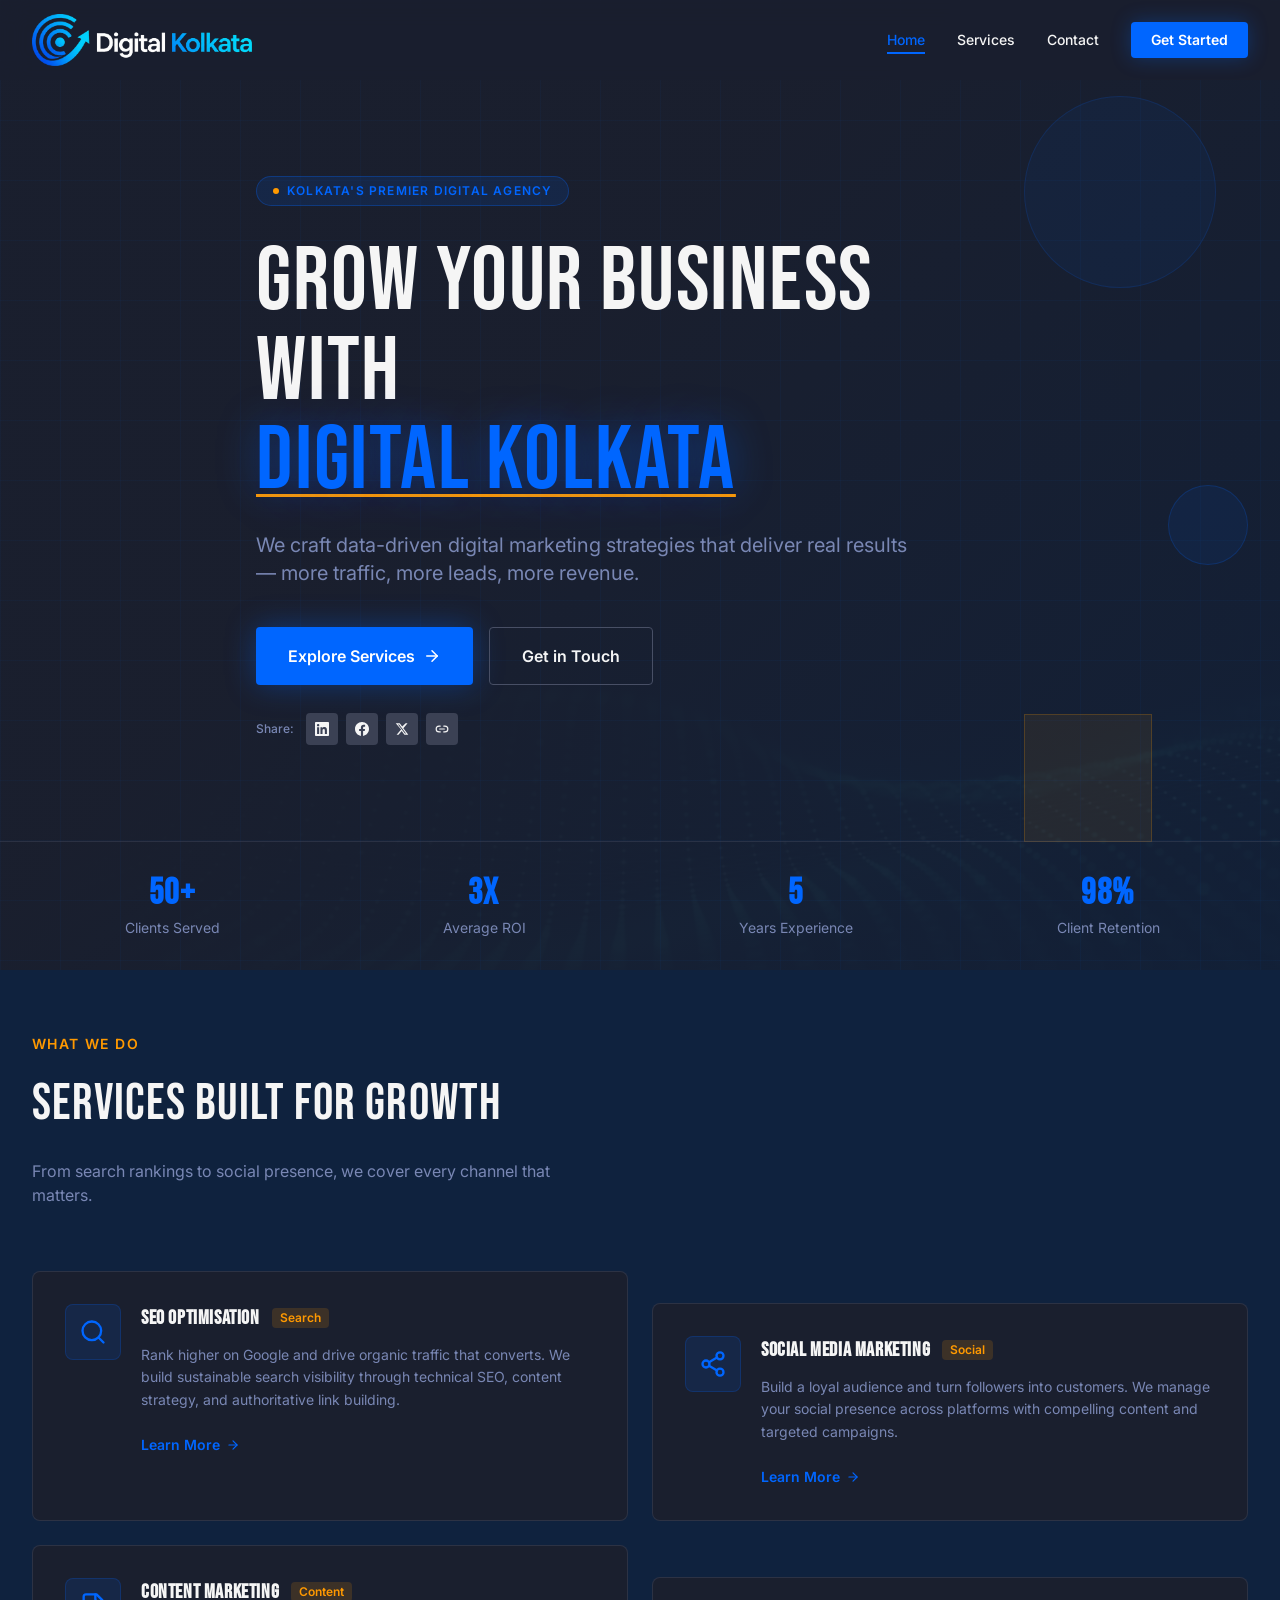
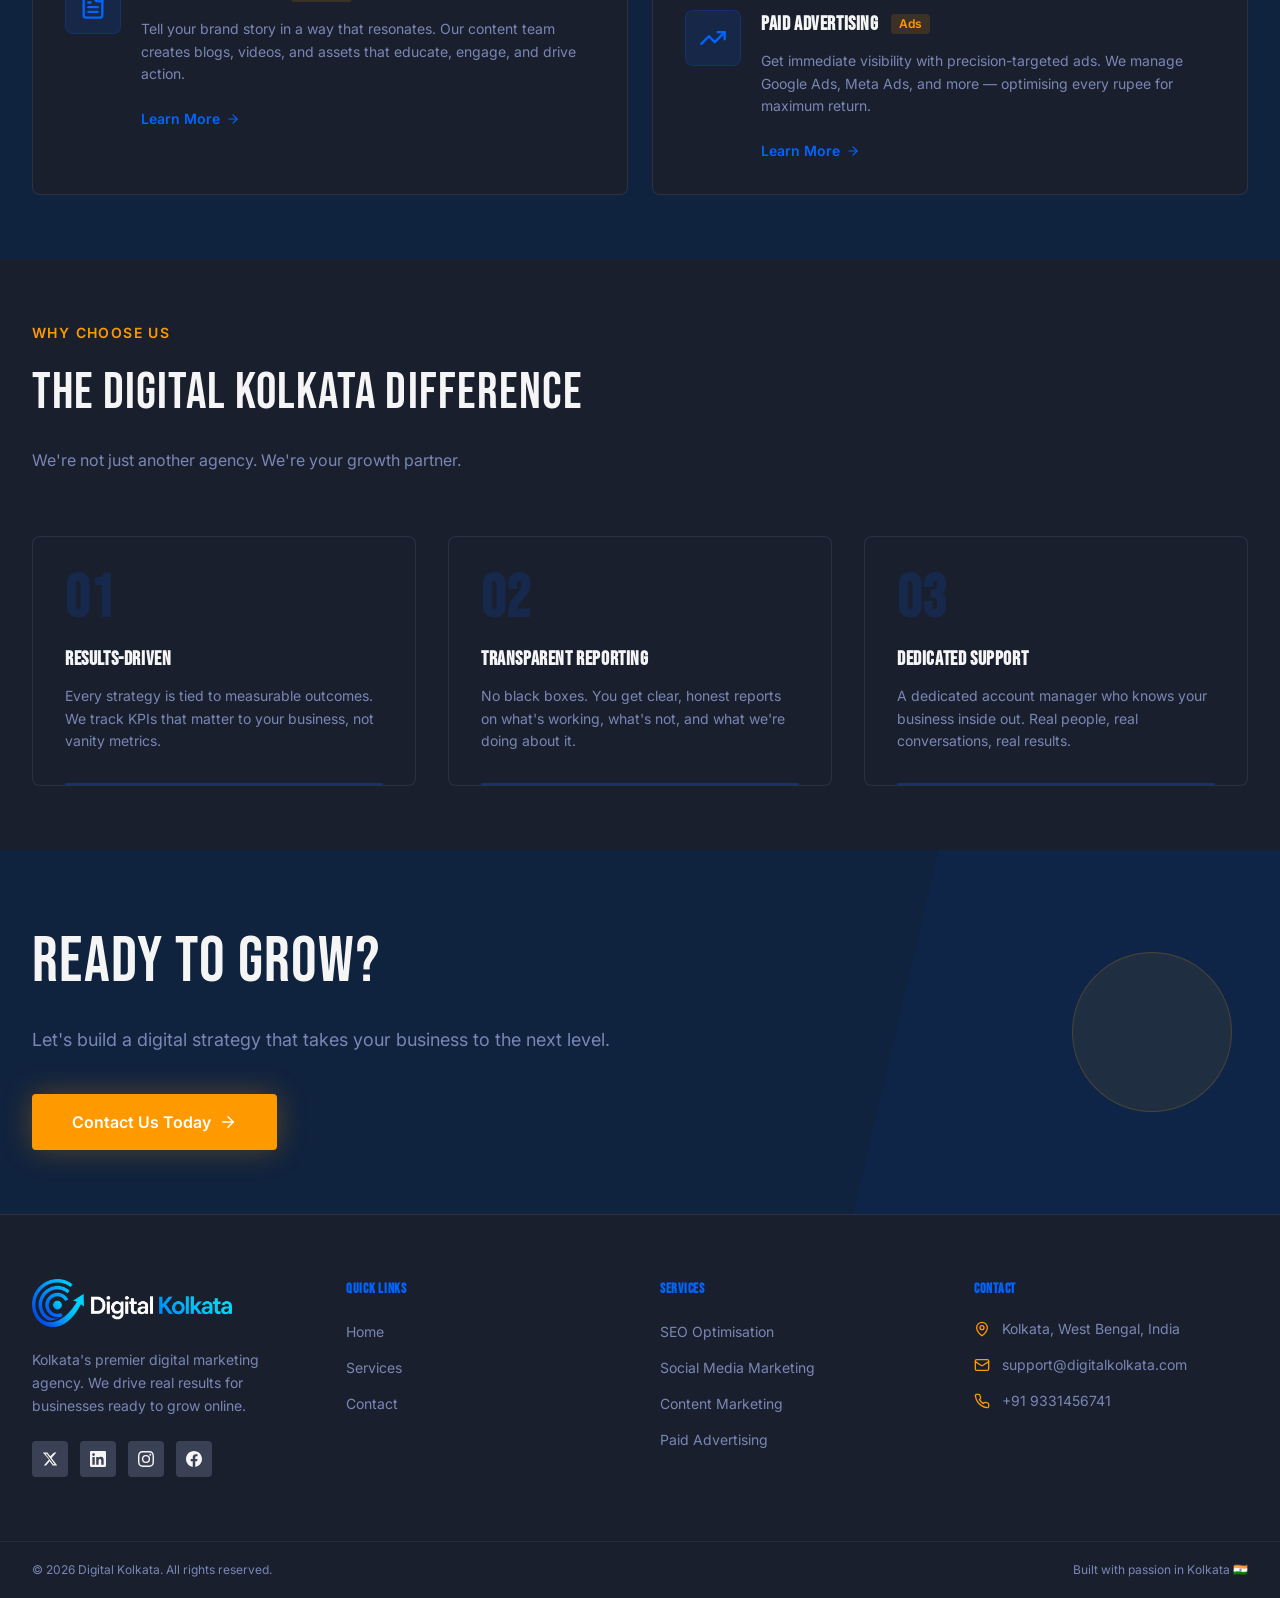
==== commit f3910c4c: "replaced in to com" ====
--- a/index.html
+++ b/index.html
@@ -29,8 +29,8 @@
 </div></div>
 <nav id="mobile-menu" class="mobile-menu" aria-label="Mobile navigation"><a href="index.html" class="active">Home</a><a href="services.html">Services</a><a href="contact.html">Contact</a><a class="cta" href="contact.html">Get Started</a></nav>
 </header>
-<main><section class="relative min-h-screen flex flex-col justify-center overflow-hidden pt-20" style="background: hsl(var(--background));"><div class="absolute inset-0 pointer-events-none"><img alt="" class="w-full h-full object-cover" loading="eager" fetchpriority="high" src="assets/img/hero.webp" style="opacity: 0.12;"><div class="absolute inset-0" style="background: linear-gradient(135deg, hsl(var(--background)) 40%, hsl(var(--muted) / 0.6) 100%);"></div></div><div class="absolute inset-0 pointer-events-none overflow-hidden"><div class="float-1 absolute top-24 right-16 w-48 h-48 rounded-full" style="background: hsl(var(--primary) / 0.06); border: 1px solid hsl(var(--primary) / 0.15); "></div><div class="float-2 absolute bottom-32 right-32 w-32 h-32" style="background: hsl(var(--accent) / 0.07); border: 1px solid hsl(var(--accent) / 0.2); "></div><div class="float-3 absolute top-1/2 right-8 w-20 h-20 rounded-full" style="background: hsl(var(--primary) / 0.08); border: 1px solid hsl(var(--primary) / 0.2); "></div><div class="absolute inset-0" style="background-image: linear-gradient(hsl(var(--primary) / 0.04) 1px, transparent 1px), linear-gradient(90deg, hsl(var(--primary) / 0.04) 1px, transparent 1px); background-size: 60px 60px;"></div></div><div class="relative max-w-7xl mx-auto px-6 lg:px-8 py-24"><div class="max-w-3xl"><div class="hero-in inline-flex items-center gap-2 px-4 py-1.5 rounded-full text-xs font-semibold uppercase tracking-widest mb-8" style="background: hsl(var(--primary) / 0.12); border: 1px solid hsl(var(--primary) / 0.3); color: hsl(var(--primary)); "><span class="w-1.5 h-1.5 rounded-full" style="background: hsl(var(--accent));"></span>Kolkata's Premier Digital Agency</div><h1 class="hero-in mb-6 leading-none" style="font-family: var(--font-heading); font-size: clamp(3rem, 7vw, 6rem); color: hsl(var(--foreground)); letter-spacing: 0.02em; "><span style="white-space: pre-line;">Grow Your Business with</span><br><span style="white-space: pre-line; color: hsl(var(--primary)); text-shadow: 0 0 40px hsl(var(--primary) / 0.4); text-decoration-line: underline; text-decoration-thickness: 3px; text-decoration-style: initial; text-decoration-color: hsl(var(--accent)); text-underline-offset: 6px;">Digital Kolkata</span></h1><p class="hero-in text-lg md:text-xl leading-relaxed mb-10 max-w-2xl" style="white-space: pre-line; color: hsl(var(--muted-foreground)); ">We craft data-driven digital marketing strategies that deliver real results — more traffic, more leads, more revenue.</p><div class="hero-in flex flex-col sm:flex-row gap-4"><a class="inline-flex items-center justify-center gap-2 px-8 py-4 rounded font-semibold text-base transition-all duration-200 hover:scale-105 hover:gap-3" href="services.html" style="background: hsl(var(--primary)); color: hsl(var(--primary-foreground)); box-shadow: 0 0 30px hsl(var(--primary) / 0.35);">Explore Services<svg xmlns="http://www.w3.org/2000/svg" width="18" height="18" viewBox="0 0 24 24" fill="none" stroke="currentColor" stroke-width="2" stroke-linecap="round" stroke-linejoin="round" class="lucide lucide-arrow-right"><path d="M5 12h14"></path><path d="m12 5 7 7-7 7"></path></svg></a><a class="inline-flex items-center justify-center gap-2 px-8 py-4 rounded font-semibold text-base transition-all duration-200 hover:scale-105" href="contact.html" style="border: 1px solid hsl(var(--border)); color: hsl(var(--foreground)); background: transparent;">Get in Touch</a></div><div class="hero-in"><div class="flex items-center gap-2" role="group" aria-label="Share this page"><span class="text-xs font-medium mr-1" style="color: hsl(var(--muted-foreground));">Share:</span><a href="https://www.linkedin.com/sharing/share-offsite/?url=https%3A%2F%2Fdigitalkolkata.in" target="_blank" rel="noopener noreferrer" aria-label="Share on LinkedIn" class="w-8 h-8 rounded flex items-center justify-center transition-all duration-200 hover:scale-110" style="background: hsl(var(--social-icon-bg)); color: hsl(var(--foreground));"><svg width="14" height="14" viewBox="0 0 24 24" fill="currentColor" aria-hidden="true"><path d="M20.447 20.452h-3.554v-5.569c0-1.328-.027-3.037-1.852-3.037-1.853 0-2.136 1.445-2.136 2.939v5.667H9.351V9h3.414v1.561h.046c.477-.9 1.637-1.85 3.37-1.85 3.601 0 4.267 2.37 4.267 5.455v6.286zM5.337 7.433a2.062 2.062 0 0 1-2.063-2.065 2.064 2.064 0 1 1 2.063 2.065zm1.782 13.019H3.555V9h3.564v11.452zM22.225 0H1.771C.792 0 0 .774 0 1.729v20.542C0 23.227.792 24 1.771 24h20.451C23.2 24 24 23.227 24 22.271V1.729C24 .774 23.2 0 22.222 0h.003z"></path></svg></a><a href="https://www.facebook.com/sharer/sharer.php?u=https%3A%2F%2Fdigitalkolkata.in" target="_blank" rel="noopener noreferrer" aria-label="Share on Facebook" class="w-8 h-8 rounded flex items-center justify-center transition-all duration-200 hover:scale-110" style="background: hsl(var(--social-icon-bg)); color: hsl(var(--foreground));"><svg width="14" height="14" viewBox="0 0 24 24" fill="currentColor" aria-hidden="true"><path d="M24 12.073c0-6.627-5.373-12-12-12s-12 5.373-12 12c0 5.99 4.388 10.954 10.125 11.854v-8.385H7.078v-3.47h3.047V9.43c0-3.007 1.792-4.669 4.533-4.669 1.312 0 2.686.235 2.686.235v2.953H15.83c-1.491 0-1.956.925-1.956 1.874v2.25h3.328l-.532 3.47h-2.796v8.385C19.612 23.027 24 18.062 24 12.073z"></path></svg></a><a href="https://twitter.com/intent/tweet?url=https%3A%2F%2Fdigitalkolkata.in&amp;text=Digital%20Kolkata%20%E2%80%94%20Digital%20Marketing%20Agency%20in%20Kolkata" target="_blank" rel="noopener noreferrer" aria-label="Share on X (Twitter)" class="w-8 h-8 rounded flex items-center justify-center transition-all duration-200 hover:scale-110" style="background: hsl(var(--social-icon-bg)); color: hsl(var(--foreground));"><svg width="14" height="14" viewBox="0 0 24 24" fill="currentColor" aria-hidden="true"><path d="M18.244 2.25h3.308l-7.227 8.26 8.502 11.24H16.17l-4.714-6.231-5.401 6.231H2.744l7.73-8.835L1.254 2.25H8.08l4.253 5.622 5.911-5.622Zm-1.161 17.52h1.833L7.084 4.126H5.117z"></path></svg></a><button aria-label="Copy page link" class="w-8 h-8 rounded flex items-center justify-center transition-all duration-200 hover:scale-110" style="background: hsl(var(--social-icon-bg)); color: hsl(var(--foreground));"><svg xmlns="http://www.w3.org/2000/svg" width="14" height="14" viewBox="0 0 24 24" fill="none" stroke="currentColor" stroke-width="2" stroke-linecap="round" stroke-linejoin="round" class="lucide lucide-link2"><path d="M9 17H7A5 5 0 0 1 7 7h2"></path><path d="M15 7h2a5 5 0 1 1 0 10h-2"></path><line x1="8" x2="16" y1="12" y2="12"></line></svg></button></div></div></div></div><div class="hero-in relative w-full" style="border-top: 1px solid hsl(var(--border-subtle) / 0.4); "><div class="max-w-7xl mx-auto px-6 lg:px-8 py-8"><div class="grid grid-cols-2 md:grid-cols-4 gap-8"><div class="text-center"><div class="text-3xl md:text-4xl font-bold mb-1" style="font-family: var(--font-heading); color: hsl(var(--primary)); letter-spacing: 0.04em;">50+</div><div class="text-sm" style="color: hsl(var(--muted-foreground));">Clients Served</div></div><div class="text-center"><div class="text-3xl md:text-4xl font-bold mb-1" style="font-family: var(--font-heading); color: hsl(var(--primary)); letter-spacing: 0.04em;">3x</div><div class="text-sm" style="color: hsl(var(--muted-foreground));">Average ROI</div></div><div class="text-center"><div class="text-3xl md:text-4xl font-bold mb-1" style="font-family: var(--font-heading); color: hsl(var(--primary)); letter-spacing: 0.04em;">5</div><div class="text-sm" style="color: hsl(var(--muted-foreground));">Years Experience</div></div><div class="text-center"><div class="text-3xl md:text-4xl font-bold mb-1" style="font-family: var(--font-heading); color: hsl(var(--primary)); letter-spacing: 0.04em;">98%</div><div class="text-sm" style="color: hsl(var(--muted-foreground));">Client Retention</div></div></div></div></div></section><section class="py-xxl" style="background: hsl(var(--muted));"><div class="max-w-7xl mx-auto px-6 lg:px-8"><div class="mb-16"><p class="reveal text-sm font-semibold uppercase tracking-widest mb-3" style="white-space: pre-line; color: hsl(var(--accent)); ">What We Do</p><h2 class="reveal mb-4" style="white-space: pre-line; font-family: var(--font-heading); font-size: clamp(2rem, 4vw, 3.5rem); color: hsl(var(--foreground)); letter-spacing: 0.02em; ">Services Built for Growth</h2><p class="reveal text-base max-w-xl" style="white-space: pre-line; color: hsl(var(--muted-foreground)); ">From search rankings to social presence, we cover every channel that matters.</p></div><div class="grid grid-cols-1 md:grid-cols-2 gap-6"><div class="reveal group relative p-8 rounded-lg cursor-pointer" style="background: hsl(var(--card)); border: 1px solid hsl(var(--border-subtle) / 0.4); margin-top: 0px; "><div class="absolute inset-0 rounded-lg opacity-0 group-hover:opacity-100 transition-opacity duration-300 pointer-events-none" style="box-shadow: 0 0 40px hsl(var(--primary) / 0.12); border: 1px solid hsl(var(--primary) / 0.25);"></div><div class="flex items-start gap-5"><div class="shrink-0 w-14 h-14 rounded-lg flex items-center justify-center" style="background: hsl(var(--primary) / 0.12); color: hsl(var(--primary)); border: 1px solid hsl(var(--primary) / 0.2);"><svg xmlns="http://www.w3.org/2000/svg" width="28" height="28" viewBox="0 0 24 24" fill="none" stroke="currentColor" stroke-width="2" stroke-linecap="round" stroke-linejoin="round" class="lucide lucide-search"><circle cx="11" cy="11" r="8"></circle><path d="m21 21-4.3-4.3"></path></svg></div><div class="flex-1"><div class="flex items-center gap-3 mb-3"><h3 class="text-xl font-bold" style="white-space: pre-line; font-family: var(--font-heading); color: hsl(var(--foreground)); letter-spacing: 0.03em;">SEO Optimisation</h3><span class="text-xs font-semibold px-2 py-0.5 rounded" style="white-space: pre-line; background: hsl(var(--accent) / 0.15); color: hsl(var(--accent));">Search</span></div><p class="text-sm leading-relaxed mb-5" style="white-space: pre-line; color: hsl(var(--muted-foreground));">Rank higher on Google and drive organic traffic that converts. We build sustainable search visibility through technical SEO, content strategy, and authoritative link building.</p><a class="inline-flex items-center gap-1.5 text-sm font-semibold transition-all duration-200 group-hover:gap-2.5" href="services.html" style="color: hsl(var(--primary));">Learn More <svg xmlns="http://www.w3.org/2000/svg" width="14" height="14" viewBox="0 0 24 24" fill="none" stroke="currentColor" stroke-width="2" stroke-linecap="round" stroke-linejoin="round" class="lucide lucide-arrow-right"><path d="M5 12h14"></path><path d="m12 5 7 7-7 7"></path></svg></a></div></div></div><div class="reveal group relative p-8 rounded-lg cursor-pointer" style="background: hsl(var(--card)); border: 1px solid hsl(var(--border-subtle) / 0.4); margin-top: 2rem; "><div class="absolute inset-0 rounded-lg opacity-0 group-hover:opacity-100 transition-opacity duration-300 pointer-events-none" style="box-shadow: 0 0 40px hsl(var(--primary) / 0.12); border: 1px solid hsl(var(--primary) / 0.25);"></div><div class="flex items-start gap-5"><div class="shrink-0 w-14 h-14 rounded-lg flex items-center justify-center" style="background: hsl(var(--primary) / 0.12); color: hsl(var(--primary)); border: 1px solid hsl(var(--primary) / 0.2);"><svg xmlns="http://www.w3.org/2000/svg" width="28" height="28" viewBox="0 0 24 24" fill="none" stroke="currentColor" stroke-width="2" stroke-linecap="round" stroke-linejoin="round" class="lucide lucide-share2"><circle cx="18" cy="5" r="3"></circle><circle cx="6" cy="12" r="3"></circle><circle cx="18" cy="19" r="3"></circle><line x1="8.59" x2="15.42" y1="13.51" y2="17.49"></line><line x1="15.41" x2="8.59" y1="6.51" y2="10.49"></line></svg></div><div class="flex-1"><div class="flex items-center gap-3 mb-3"><h3 class="text-xl font-bold" style="white-space: pre-line; font-family: var(--font-heading); color: hsl(var(--foreground)); letter-spacing: 0.03em;">Social Media Marketing</h3><span class="text-xs font-semibold px-2 py-0.5 rounded" style="white-space: pre-line; background: hsl(var(--accent) / 0.15); color: hsl(var(--accent));">Social</span></div><p class="text-sm leading-relaxed mb-5" style="white-space: pre-line; color: hsl(var(--muted-foreground));">Build a loyal audience and turn followers into customers. We manage your social presence across platforms with compelling content and targeted campaigns.</p><a class="inline-flex items-center gap-1.5 text-sm font-semibold transition-all duration-200 group-hover:gap-2.5" href="services.html" style="color: hsl(var(--primary));">Learn More <svg xmlns="http://www.w3.org/2000/svg" width="14" height="14" viewBox="0 0 24 24" fill="none" stroke="currentColor" stroke-width="2" stroke-linecap="round" stroke-linejoin="round" class="lucide lucide-arrow-right"><path d="M5 12h14"></path><path d="m12 5 7 7-7 7"></path></svg></a></div></div></div><div class="reveal group relative p-8 rounded-lg cursor-pointer" style="background: hsl(var(--card)); border: 1px solid hsl(var(--border-subtle) / 0.4); margin-top: 0px; "><div class="absolute inset-0 rounded-lg opacity-0 group-hover:opacity-100 transition-opacity duration-300 pointer-events-none" style="box-shadow: 0 0 40px hsl(var(--primary) / 0.12); border: 1px solid hsl(var(--primary) / 0.25);"></div><div class="flex items-start gap-5"><div class="shrink-0 w-14 h-14 rounded-lg flex items-center justify-center" style="background: hsl(var(--primary) / 0.12); color: hsl(var(--primary)); border: 1px solid hsl(var(--primary) / 0.2);"><svg xmlns="http://www.w3.org/2000/svg" width="28" height="28" viewBox="0 0 24 24" fill="none" stroke="currentColor" stroke-width="2" stroke-linecap="round" stroke-linejoin="round" class="lucide lucide-file-text"><path d="M15 2H6a2 2 0 0 0-2 2v16a2 2 0 0 0 2 2h12a2 2 0 0 0 2-2V7Z"></path><path d="M14 2v4a2 2 0 0 0 2 2h4"></path><path d="M10 9H8"></path><path d="M16 13H8"></path><path d="M16 17H8"></path></svg></div><div class="flex-1"><div class="flex items-center gap-3 mb-3"><h3 class="text-xl font-bold" style="white-space: pre-line; font-family: var(--font-heading); color: hsl(var(--foreground)); letter-spacing: 0.03em;">Content Marketing</h3><span class="text-xs font-semibold px-2 py-0.5 rounded" style="white-space: pre-line; background: hsl(var(--accent) / 0.15); color: hsl(var(--accent));">Content</span></div><p class="text-sm leading-relaxed mb-5" style="white-space: pre-line; color: hsl(var(--muted-foreground));">Tell your brand story in a way that resonates. Our content team creates blogs, videos, and assets that educate, engage, and drive action.</p><a class="inline-flex items-center gap-1.5 text-sm font-semibold transition-all duration-200 group-hover:gap-2.5" href="services.html" style="color: hsl(var(--primary));">Learn More <svg xmlns="http://www.w3.org/2000/svg" width="14" height="14" viewBox="0 0 24 24" fill="none" stroke="currentColor" stroke-width="2" stroke-linecap="round" stroke-linejoin="round" class="lucide lucide-arrow-right"><path d="M5 12h14"></path><path d="m12 5 7 7-7 7"></path></svg></a></div></div></div><div class="reveal group relative p-8 rounded-lg cursor-pointer" style="background: hsl(var(--card)); border: 1px solid hsl(var(--border-subtle) / 0.4); margin-top: 2rem; "><div class="absolute inset-0 rounded-lg opacity-0 group-hover:opacity-100 transition-opacity duration-300 pointer-events-none" style="box-shadow: 0 0 40px hsl(var(--primary) / 0.12); border: 1px solid hsl(var(--primary) / 0.25);"></div><div class="flex items-start gap-5"><div class="shrink-0 w-14 h-14 rounded-lg flex items-center justify-center" style="background: hsl(var(--primary) / 0.12); color: hsl(var(--primary)); border: 1px solid hsl(var(--primary) / 0.2);"><svg xmlns="http://www.w3.org/2000/svg" width="28" height="28" viewBox="0 0 24 24" fill="none" stroke="currentColor" stroke-width="2" stroke-linecap="round" stroke-linejoin="round" class="lucide lucide-trending-up"><polyline points="22 7 13.5 15.5 8.5 10.5 2 17"></polyline><polyline points="16 7 22 7 22 13"></polyline></svg></div><div class="flex-1"><div class="flex items-center gap-3 mb-3"><h3 class="text-xl font-bold" style="white-space: pre-line; font-family: var(--font-heading); color: hsl(var(--foreground)); letter-spacing: 0.03em;">Paid Advertising</h3><span class="text-xs font-semibold px-2 py-0.5 rounded" style="white-space: pre-line; background: hsl(var(--accent) / 0.15); color: hsl(var(--accent));">Ads</span></div><p class="text-sm leading-relaxed mb-5" style="white-space: pre-line; color: hsl(var(--muted-foreground));">Get immediate visibility with precision-targeted ads. We manage Google Ads, Meta Ads, and more — optimising every rupee for maximum return.</p><a class="inline-flex items-center gap-1.5 text-sm font-semibold transition-all duration-200 group-hover:gap-2.5" href="services.html" style="color: hsl(var(--primary));">Learn More <svg xmlns="http://www.w3.org/2000/svg" width="14" height="14" viewBox="0 0 24 24" fill="none" stroke="currentColor" stroke-width="2" stroke-linecap="round" stroke-linejoin="round" class="lucide lucide-arrow-right"><path d="M5 12h14"></path><path d="m12 5 7 7-7 7"></path></svg></a></div></div></div></div></div></section><section class="py-xxl" style="background: hsl(var(--background));"><div class="max-w-7xl mx-auto px-6 lg:px-8"><div class="mb-16"><p class="reveal text-sm font-semibold uppercase tracking-widest mb-3" style="white-space: pre-line; color: hsl(var(--accent)); ">Why Choose Us</p><h2 class="reveal mb-4" style="white-space: pre-line; font-family: var(--font-heading); font-size: clamp(2rem, 4vw, 3.5rem); color: hsl(var(--foreground)); letter-spacing: 0.02em; ">The Digital Kolkata Difference</h2><p class="reveal text-base max-w-xl" style="white-space: pre-line; color: hsl(var(--muted-foreground)); ">We're not just another agency. We're your growth partner.</p></div><div class="grid grid-cols-1 md:grid-cols-3 gap-8"><div class="reveal relative p-8 rounded-lg" style="background: hsl(var(--card)); border: 1px solid hsl(var(--border-subtle) / 0.4); "><div class="text-6xl font-bold mb-4 leading-none" style="font-family: var(--font-heading); color: hsl(var(--primary) / 0.15); letter-spacing: 0.02em;">01</div><h3 class="text-xl font-bold mb-3" style="white-space: pre-line; font-family: var(--font-heading); color: hsl(var(--foreground)); letter-spacing: 0.03em;">Results-Driven</h3><p class="text-sm leading-relaxed" style="white-space: pre-line; color: hsl(var(--muted-foreground));">Every strategy is tied to measurable outcomes. We track KPIs that matter to your business, not vanity metrics.</p><div class="absolute bottom-0 left-8 right-8 h-0.5 rounded-full" style="background: hsl(var(--primary) / 0.3);"></div></div><div class="reveal relative p-8 rounded-lg" style="background: hsl(var(--card)); border: 1px solid hsl(var(--border-subtle) / 0.4); "><div class="text-6xl font-bold mb-4 leading-none" style="font-family: var(--font-heading); color: hsl(var(--primary) / 0.15); letter-spacing: 0.02em;">02</div><h3 class="text-xl font-bold mb-3" style="white-space: pre-line; font-family: var(--font-heading); color: hsl(var(--foreground)); letter-spacing: 0.03em;">Transparent Reporting</h3><p class="text-sm leading-relaxed" style="white-space: pre-line; color: hsl(var(--muted-foreground));">No black boxes. You get clear, honest reports on what's working, what's not, and what we're doing about it.</p><div class="absolute bottom-0 left-8 right-8 h-0.5 rounded-full" style="background: hsl(var(--primary) / 0.3);"></div></div><div class="reveal relative p-8 rounded-lg" style="background: hsl(var(--card)); border: 1px solid hsl(var(--border-subtle) / 0.4); "><div class="text-6xl font-bold mb-4 leading-none" style="font-family: var(--font-heading); color: hsl(var(--primary) / 0.15); letter-spacing: 0.02em;">03</div><h3 class="text-xl font-bold mb-3" style="white-space: pre-line; font-family: var(--font-heading); color: hsl(var(--foreground)); letter-spacing: 0.03em;">Dedicated Support</h3><p class="text-sm leading-relaxed" style="white-space: pre-line; color: hsl(var(--muted-foreground));">A dedicated account manager who knows your business inside out. Real people, real conversations, real results.</p><div class="absolute bottom-0 left-8 right-8 h-0.5 rounded-full" style="background: hsl(var(--primary) / 0.3);"></div></div></div></div></section><section class="py-xxl relative overflow-hidden" style="background: hsl(var(--muted));"><div class="absolute right-0 top-0 bottom-0 w-1/3 pointer-events-none" style="background: hsl(var(--primary) / 0.05); clip-path: polygon(20% 0%, 100% 0%, 100% 100%, 0% 100%);"></div><div class="absolute right-12 top-1/2 -translate-y-1/2 w-40 h-40 rounded-full pointer-events-none" style="background: hsl(var(--accent) / 0.08); border: 1px solid hsl(var(--accent) / 0.2);"></div><div class="relative max-w-7xl mx-auto px-6 lg:px-8"><div class="max-w-2xl"><h2 class="reveal mb-4" style="white-space: pre-line; font-family: var(--font-heading); font-size: clamp(2.5rem, 5vw, 4.5rem); color: hsl(var(--foreground)); letter-spacing: 0.02em; ">Ready to Grow?</h2><p class="reveal text-lg mb-10" style="white-space: pre-line; color: hsl(var(--muted-foreground)); ">Let's build a digital strategy that takes your business to the next level.</p><div class="reveal"><a class="inline-flex items-center gap-2 px-10 py-4 rounded font-semibold text-base transition-all duration-200 hover:scale-105 hover:gap-3" href="contact.html" style="background: hsl(var(--accent)); color: hsl(var(--accent-foreground)); box-shadow: 0 0 30px hsl(var(--accent) / 0.3);">Contact Us Today<svg xmlns="http://www.w3.org/2000/svg" width="18" height="18" viewBox="0 0 24 24" fill="none" stroke="currentColor" stroke-width="2" stroke-linecap="round" stroke-linejoin="round" class="lucide lucide-arrow-right"><path d="M5 12h14"></path><path d="m12 5 7 7-7 7"></path></svg></a></div></div></div></section></main>
-<footer style="background: hsl(var(--background)); border-top: 1px solid hsl(var(--border-subtle) / 0.4);"><div class="max-w-7xl mx-auto px-6 lg:px-8 py-16"><div class="grid grid-cols-1 md:grid-cols-2 lg:grid-cols-4 gap-10"><div class="lg:col-span-1"><a class="inline-block mb-4" href="index.html"><img alt="Digital Kolkata" class="block h-auto max-h-14 w-auto max-w-[200px] object-contain" src="assets/img/logo.png"></a><p class="text-sm leading-relaxed mb-6" style="color: hsl(var(--muted-foreground));">Kolkata's premier digital marketing agency. We drive real results for businesses ready to grow online.</p><div class="flex gap-3"><a href="#" aria-label="X (Twitter)" class="w-9 h-9 rounded flex items-center justify-center transition-all duration-200 hover:scale-110" style="background: hsl(var(--social-icon-bg)); color: hsl(var(--foreground));"><svg width="16" height="16" viewBox="0 0 24 24" fill="currentColor" aria-hidden="true"><path d="M18.244 2.25h3.308l-7.227 8.26 8.502 11.24H16.17l-4.714-6.231-5.401 6.231H2.744l7.73-8.835L1.254 2.25H8.08l4.253 5.622 5.911-5.622Zm-1.161 17.52h1.833L7.084 4.126H5.117z"></path></svg></a><a href="#" aria-label="LinkedIn" class="w-9 h-9 rounded flex items-center justify-center transition-all duration-200 hover:scale-110" style="background: hsl(var(--social-icon-bg)); color: hsl(var(--foreground));"><svg width="16" height="16" viewBox="0 0 24 24" fill="currentColor" aria-hidden="true"><path d="M20.447 20.452h-3.554v-5.569c0-1.328-.027-3.037-1.852-3.037-1.853 0-2.136 1.445-2.136 2.939v5.667H9.351V9h3.414v1.561h.046c.477-.9 1.637-1.85 3.37-1.85 3.601 0 4.267 2.37 4.267 5.455v6.286zM5.337 7.433a2.062 2.062 0 0 1-2.063-2.065 2.064 2.064 0 1 1 2.063 2.065zm1.782 13.019H3.555V9h3.564v11.452zM22.225 0H1.771C.792 0 0 .774 0 1.729v20.542C0 23.227.792 24 1.771 24h20.451C23.2 24 24 23.227 24 22.271V1.729C24 .774 23.2 0 22.222 0h.003z"></path></svg></a><a href="#" aria-label="Instagram" class="w-9 h-9 rounded flex items-center justify-center transition-all duration-200 hover:scale-110" style="background: hsl(var(--social-icon-bg)); color: hsl(var(--foreground));"><svg width="16" height="16" viewBox="0 0 24 24" fill="currentColor" aria-hidden="true"><path d="M12 2.163c3.204 0 3.584.012 4.85.07 3.252.148 4.771 1.691 4.919 4.919.058 1.265.069 1.645.069 4.849 0 3.205-.012 3.584-.069 4.849-.149 3.225-1.664 4.771-4.919 4.919-1.266.058-1.644.07-4.85.07-3.204 0-3.584-.012-4.849-.07-3.26-.149-4.771-1.699-4.919-4.92-.058-1.265-.07-1.644-.07-4.849 0-3.204.013-3.583.07-4.849.149-3.227 1.664-4.771 4.919-4.919 1.266-.057 1.645-.069 4.849-.069zM12 0C8.741 0 8.333.014 7.053.072 2.695.272.273 2.69.073 7.052.014 8.333 0 8.741 0 12c0 3.259.014 3.668.072 4.948.2 4.358 2.618 6.78 6.98 6.98C8.333 23.986 8.741 24 12 24c3.259 0 3.668-.014 4.948-.072 4.354-.2 6.782-2.618 6.979-6.98.059-1.28.073-1.689.073-4.948 0-3.259-.014-3.667-.072-4.947-.196-4.354-2.617-6.78-6.979-6.98C15.668.014 15.259 0 12 0zm0 5.838a6.162 6.162 0 1 0 0 12.324 6.162 6.162 0 0 0 0-12.324zM12 16a4 4 0 1 1 0-8 4 4 0 0 1 0 8zm6.406-11.845a1.44 1.44 0 1 0 0 2.881 1.44 1.44 0 0 0 0-2.881z"></path></svg></a><a href="#" aria-label="Facebook" class="w-9 h-9 rounded flex items-center justify-center transition-all duration-200 hover:scale-110" style="background: hsl(var(--social-icon-bg)); color: hsl(var(--foreground));"><svg width="16" height="16" viewBox="0 0 24 24" fill="currentColor" aria-hidden="true"><path d="M24 12.073c0-6.627-5.373-12-12-12s-12 5.373-12 12c0 5.99 4.388 10.954 10.125 11.854v-8.385H7.078v-3.47h3.047V9.43c0-3.007 1.792-4.669 4.533-4.669 1.312 0 2.686.235 2.686.235v2.953H15.83c-1.491 0-1.956.925-1.956 1.874v2.25h3.328l-.532 3.47h-2.796v8.385C19.612 23.027 24 18.062 24 12.073z"></path></svg></a></div></div><div><h3 class="text-sm font-semibold uppercase tracking-wider mb-5" style="color: hsl(var(--primary));">Quick Links</h3><ul class="space-y-3"><li><a class="text-sm transition-colors duration-200 hover:text-primary" href="index.html" style="color: hsl(var(--muted-foreground));">Home</a></li><li><a class="text-sm transition-colors duration-200 hover:text-primary" href="services.html" style="color: hsl(var(--muted-foreground));">Services</a></li><li><a class="text-sm transition-colors duration-200 hover:text-primary" href="contact.html" style="color: hsl(var(--muted-foreground));">Contact</a></li></ul></div><div><h3 class="text-sm font-semibold uppercase tracking-wider mb-5" style="color: hsl(var(--primary));">Services</h3><ul class="space-y-3"><li><a class="text-sm transition-colors duration-200 hover:text-primary" href="services.html" style="color: hsl(var(--muted-foreground));">SEO Optimisation</a></li><li><a class="text-sm transition-colors duration-200 hover:text-primary" href="services.html" style="color: hsl(var(--muted-foreground));">Social Media Marketing</a></li><li><a class="text-sm transition-colors duration-200 hover:text-primary" href="services.html" style="color: hsl(var(--muted-foreground));">Content Marketing</a></li><li><a class="text-sm transition-colors duration-200 hover:text-primary" href="services.html" style="color: hsl(var(--muted-foreground));">Paid Advertising</a></li></ul></div><div><h3 class="text-sm font-semibold uppercase tracking-wider mb-5" style="color: hsl(var(--primary));">Contact</h3><ul class="space-y-4"><li class="flex items-start gap-3"><svg xmlns="http://www.w3.org/2000/svg" width="16" height="16" viewBox="0 0 24 24" fill="none" stroke="currentColor" stroke-width="2" stroke-linecap="round" stroke-linejoin="round" class="lucide lucide-map-pin mt-0.5 shrink-0" style="color: hsl(var(--accent));"><path d="M20 10c0 4.993-5.539 10.193-7.399 11.799a1 1 0 0 1-1.202 0C9.539 20.193 4 14.993 4 10a8 8 0 0 1 16 0"></path><circle cx="12" cy="10" r="3"></circle></svg><span class="text-sm" style="color: hsl(var(--muted-foreground));">Kolkata, West Bengal, India</span></li><li class="flex items-center gap-3"><svg xmlns="http://www.w3.org/2000/svg" width="16" height="16" viewBox="0 0 24 24" fill="none" stroke="currentColor" stroke-width="2" stroke-linecap="round" stroke-linejoin="round" class="lucide lucide-mail shrink-0" style="color: hsl(var(--accent));"><rect width="20" height="16" x="2" y="4" rx="2"></rect><path d="m22 7-8.97 5.7a1.94 1.94 0 0 1-2.06 0L2 7"></path></svg><a href="mailto:hello@digitalkolkata.in" class="text-sm transition-colors duration-200 hover:text-primary" style="color: hsl(var(--muted-foreground));">support@digitalkolkata.in</a></li><li class="flex items-center gap-3"><svg xmlns="http://www.w3.org/2000/svg" width="16" height="16" viewBox="0 0 24 24" fill="none" stroke="currentColor" stroke-width="2" stroke-linecap="round" stroke-linejoin="round" class="lucide lucide-phone shrink-0" style="color: hsl(var(--accent));"><path d="M22 16.92v3a2 2 0 0 1-2.18 2 19.79 19.79 0 0 1-8.63-3.07 19.5 19.5 0 0 1-6-6 19.79 19.79 0 0 1-3.07-8.67A2 2 0 0 1 4.11 2h3a2 2 0 0 1 2 1.72 12.84 12.84 0 0 0 .7 2.81 2 2 0 0 1-.45 2.11L8.09 9.91a16 16 0 0 0 6 6l1.27-1.27a2 2 0 0 1 2.11-.45 12.84 12.84 0 0 0 2.81.7A2 2 0 0 1 22 16.92z"></path></svg><a href="tel:+919800000000" class="text-sm transition-colors duration-200 hover:text-primary" style="color: hsl(var(--muted-foreground));">+91 9331456741</a></li></ul></div></div></div><div style="border-top: 1px solid hsl(var(--border-subtle) / 0.3);"><div class="max-w-7xl mx-auto px-6 lg:px-8 py-5 flex flex-col sm:flex-row items-center justify-between gap-3"><p class="text-xs" style="color: hsl(var(--muted-foreground));">© 2026 Digital Kolkata. All rights reserved.</p><p class="text-xs" style="color: hsl(var(--muted-foreground));">Built with passion in Kolkata 🇮🇳</p></div></div></footer>
+<main><section class="relative min-h-screen flex flex-col justify-center overflow-hidden pt-20" style="background: hsl(var(--background));"><div class="absolute inset-0 pointer-events-none"><img alt="" class="w-full h-full object-cover" loading="eager" fetchpriority="high" src="assets/img/hero.webp" style="opacity: 0.12;"><div class="absolute inset-0" style="background: linear-gradient(135deg, hsl(var(--background)) 40%, hsl(var(--muted) / 0.6) 100%);"></div></div><div class="absolute inset-0 pointer-events-none overflow-hidden"><div class="float-1 absolute top-24 right-16 w-48 h-48 rounded-full" style="background: hsl(var(--primary) / 0.06); border: 1px solid hsl(var(--primary) / 0.15); "></div><div class="float-2 absolute bottom-32 right-32 w-32 h-32" style="background: hsl(var(--accent) / 0.07); border: 1px solid hsl(var(--accent) / 0.2); "></div><div class="float-3 absolute top-1/2 right-8 w-20 h-20 rounded-full" style="background: hsl(var(--primary) / 0.08); border: 1px solid hsl(var(--primary) / 0.2); "></div><div class="absolute inset-0" style="background-image: linear-gradient(hsl(var(--primary) / 0.04) 1px, transparent 1px), linear-gradient(90deg, hsl(var(--primary) / 0.04) 1px, transparent 1px); background-size: 60px 60px;"></div></div><div class="relative max-w-7xl mx-auto px-6 lg:px-8 py-24"><div class="max-w-3xl"><div class="hero-in inline-flex items-center gap-2 px-4 py-1.5 rounded-full text-xs font-semibold uppercase tracking-widest mb-8" style="background: hsl(var(--primary) / 0.12); border: 1px solid hsl(var(--primary) / 0.3); color: hsl(var(--primary)); "><span class="w-1.5 h-1.5 rounded-full" style="background: hsl(var(--accent));"></span>Kolkata's Premier Digital Agency</div><h1 class="hero-in mb-6 leading-none" style="font-family: var(--font-heading); font-size: clamp(3rem, 7vw, 6rem); color: hsl(var(--foreground)); letter-spacing: 0.02em; "><span style="white-space: pre-line;">Grow Your Business with</span><br><span style="white-space: pre-line; color: hsl(var(--primary)); text-shadow: 0 0 40px hsl(var(--primary) / 0.4); text-decoration-line: underline; text-decoration-thickness: 3px; text-decoration-style: initial; text-decoration-color: hsl(var(--accent)); text-underline-offset: 6px;">Digital Kolkata</span></h1><p class="hero-in text-lg md:text-xl leading-relaxed mb-10 max-w-2xl" style="white-space: pre-line; color: hsl(var(--muted-foreground)); ">We craft data-driven digital marketing strategies that deliver real results — more traffic, more leads, more revenue.</p><div class="hero-in flex flex-col sm:flex-row gap-4"><a class="inline-flex items-center justify-center gap-2 px-8 py-4 rounded font-semibold text-base transition-all duration-200 hover:scale-105 hover:gap-3" href="services.html" style="background: hsl(var(--primary)); color: hsl(var(--primary-foreground)); box-shadow: 0 0 30px hsl(var(--primary) / 0.35);">Explore Services<svg xmlns="http://www.w3.org/2000/svg" width="18" height="18" viewBox="0 0 24 24" fill="none" stroke="currentColor" stroke-width="2" stroke-linecap="round" stroke-linejoin="round" class="lucide lucide-arrow-right"><path d="M5 12h14"></path><path d="m12 5 7 7-7 7"></path></svg></a><a class="inline-flex items-center justify-center gap-2 px-8 py-4 rounded font-semibold text-base transition-all duration-200 hover:scale-105" href="contact.html" style="border: 1px solid hsl(var(--border)); color: hsl(var(--foreground)); background: transparent;">Get in Touch</a></div><div class="hero-in"><div class="flex items-center gap-2" role="group" aria-label="Share this page"><span class="text-xs font-medium mr-1" style="color: hsl(var(--muted-foreground));">Share:</span><a href="https://www.linkedin.com/sharing/share-offsite/?url=https%3A%2F%2Fdigitalkolkata.com" target="_blank" rel="noopener noreferrer" aria-label="Share on LinkedIn" class="w-8 h-8 rounded flex items-center justify-center transition-all duration-200 hover:scale-110" style="background: hsl(var(--social-icon-bg)); color: hsl(var(--foreground));"><svg width="14" height="14" viewBox="0 0 24 24" fill="currentColor" aria-hidden="true"><path d="M20.447 20.452h-3.554v-5.569c0-1.328-.027-3.037-1.852-3.037-1.853 0-2.136 1.445-2.136 2.939v5.667H9.351V9h3.414v1.561h.046c.477-.9 1.637-1.85 3.37-1.85 3.601 0 4.267 2.37 4.267 5.455v6.286zM5.337 7.433a2.062 2.062 0 0 1-2.063-2.065 2.064 2.064 0 1 1 2.063 2.065zm1.782 13.019H3.555V9h3.564v11.452zM22.225 0H1.771C.792 0 0 .774 0 1.729v20.542C0 23.227.792 24 1.771 24h20.451C23.2 24 24 23.227 24 22.271V1.729C24 .774 23.2 0 22.222 0h.003z"></path></svg></a><a href="https://www.facebook.com/sharer/sharer.php?u=https%3A%2F%2Fdigitalkolkata.com" target="_blank" rel="noopener noreferrer" aria-label="Share on Facebook" class="w-8 h-8 rounded flex items-center justify-center transition-all duration-200 hover:scale-110" style="background: hsl(var(--social-icon-bg)); color: hsl(var(--foreground));"><svg width="14" height="14" viewBox="0 0 24 24" fill="currentColor" aria-hidden="true"><path d="M24 12.073c0-6.627-5.373-12-12-12s-12 5.373-12 12c0 5.99 4.388 10.954 10.125 11.854v-8.385H7.078v-3.47h3.047V9.43c0-3.007 1.792-4.669 4.533-4.669 1.312 0 2.686.235 2.686.235v2.953H15.83c-1.491 0-1.956.925-1.956 1.874v2.25h3.328l-.532 3.47h-2.796v8.385C19.612 23.027 24 18.062 24 12.073z"></path></svg></a><a href="https://twitter.com/intent/tweet?url=https%3A%2F%2Fdigitalkolkata.com&amp;text=Digital%20Kolkata%20%E2%80%94%20Digital%20Marketing%20Agency%20in%20Kolkata" target="_blank" rel="noopener noreferrer" aria-label="Share on X (Twitter)" class="w-8 h-8 rounded flex items-center justify-center transition-all duration-200 hover:scale-110" style="background: hsl(var(--social-icon-bg)); color: hsl(var(--foreground));"><svg width="14" height="14" viewBox="0 0 24 24" fill="currentColor" aria-hidden="true"><path d="M18.244 2.25h3.308l-7.227 8.26 8.502 11.24H16.17l-4.714-6.231-5.401 6.231H2.744l7.73-8.835L1.254 2.25H8.08l4.253 5.622 5.911-5.622Zm-1.161 17.52h1.833L7.084 4.126H5.117z"></path></svg></a><button aria-label="Copy page link" class="w-8 h-8 rounded flex items-center justify-center transition-all duration-200 hover:scale-110" style="background: hsl(var(--social-icon-bg)); color: hsl(var(--foreground));"><svg xmlns="http://www.w3.org/2000/svg" width="14" height="14" viewBox="0 0 24 24" fill="none" stroke="currentColor" stroke-width="2" stroke-linecap="round" stroke-linejoin="round" class="lucide lucide-link2"><path d="M9 17H7A5 5 0 0 1 7 7h2"></path><path d="M15 7h2a5 5 0 1 1 0 10h-2"></path><line x1="8" x2="16" y1="12" y2="12"></line></svg></button></div></div></div></div><div class="hero-in relative w-full" style="border-top: 1px solid hsl(var(--border-subtle) / 0.4); "><div class="max-w-7xl mx-auto px-6 lg:px-8 py-8"><div class="grid grid-cols-2 md:grid-cols-4 gap-8"><div class="text-center"><div class="text-3xl md:text-4xl font-bold mb-1" style="font-family: var(--font-heading); color: hsl(var(--primary)); letter-spacing: 0.04em;">50+</div><div class="text-sm" style="color: hsl(var(--muted-foreground));">Clients Served</div></div><div class="text-center"><div class="text-3xl md:text-4xl font-bold mb-1" style="font-family: var(--font-heading); color: hsl(var(--primary)); letter-spacing: 0.04em;">3x</div><div class="text-sm" style="color: hsl(var(--muted-foreground));">Average ROI</div></div><div class="text-center"><div class="text-3xl md:text-4xl font-bold mb-1" style="font-family: var(--font-heading); color: hsl(var(--primary)); letter-spacing: 0.04em;">5</div><div class="text-sm" style="color: hsl(var(--muted-foreground));">Years Experience</div></div><div class="text-center"><div class="text-3xl md:text-4xl font-bold mb-1" style="font-family: var(--font-heading); color: hsl(var(--primary)); letter-spacing: 0.04em;">98%</div><div class="text-sm" style="color: hsl(var(--muted-foreground));">Client Retention</div></div></div></div></div></section><section class="py-xxl" style="background: hsl(var(--muted));"><div class="max-w-7xl mx-auto px-6 lg:px-8"><div class="mb-16"><p class="reveal text-sm font-semibold uppercase tracking-widest mb-3" style="white-space: pre-line; color: hsl(var(--accent)); ">What We Do</p><h2 class="reveal mb-4" style="white-space: pre-line; font-family: var(--font-heading); font-size: clamp(2rem, 4vw, 3.5rem); color: hsl(var(--foreground)); letter-spacing: 0.02em; ">Services Built for Growth</h2><p class="reveal text-base max-w-xl" style="white-space: pre-line; color: hsl(var(--muted-foreground)); ">From search rankings to social presence, we cover every channel that matters.</p></div><div class="grid grid-cols-1 md:grid-cols-2 gap-6"><div class="reveal group relative p-8 rounded-lg cursor-pointer" style="background: hsl(var(--card)); border: 1px solid hsl(var(--border-subtle) / 0.4); margin-top: 0px; "><div class="absolute inset-0 rounded-lg opacity-0 group-hover:opacity-100 transition-opacity duration-300 pointer-events-none" style="box-shadow: 0 0 40px hsl(var(--primary) / 0.12); border: 1px solid hsl(var(--primary) / 0.25);"></div><div class="flex items-start gap-5"><div class="shrink-0 w-14 h-14 rounded-lg flex items-center justify-center" style="background: hsl(var(--primary) / 0.12); color: hsl(var(--primary)); border: 1px solid hsl(var(--primary) / 0.2);"><svg xmlns="http://www.w3.org/2000/svg" width="28" height="28" viewBox="0 0 24 24" fill="none" stroke="currentColor" stroke-width="2" stroke-linecap="round" stroke-linejoin="round" class="lucide lucide-search"><circle cx="11" cy="11" r="8"></circle><path d="m21 21-4.3-4.3"></path></svg></div><div class="flex-1"><div class="flex items-center gap-3 mb-3"><h3 class="text-xl font-bold" style="white-space: pre-line; font-family: var(--font-heading); color: hsl(var(--foreground)); letter-spacing: 0.03em;">SEO Optimisation</h3><span class="text-xs font-semibold px-2 py-0.5 rounded" style="white-space: pre-line; background: hsl(var(--accent) / 0.15); color: hsl(var(--accent));">Search</span></div><p class="text-sm leading-relaxed mb-5" style="white-space: pre-line; color: hsl(var(--muted-foreground));">Rank higher on Google and drive organic traffic that converts. We build sustainable search visibility through technical SEO, content strategy, and authoritative link building.</p><a class="inline-flex items-center gap-1.5 text-sm font-semibold transition-all duration-200 group-hover:gap-2.5" href="services.html" style="color: hsl(var(--primary));">Learn More <svg xmlns="http://www.w3.org/2000/svg" width="14" height="14" viewBox="0 0 24 24" fill="none" stroke="currentColor" stroke-width="2" stroke-linecap="round" stroke-linejoin="round" class="lucide lucide-arrow-right"><path d="M5 12h14"></path><path d="m12 5 7 7-7 7"></path></svg></a></div></div></div><div class="reveal group relative p-8 rounded-lg cursor-pointer" style="background: hsl(var(--card)); border: 1px solid hsl(var(--border-subtle) / 0.4); margin-top: 2rem; "><div class="absolute inset-0 rounded-lg opacity-0 group-hover:opacity-100 transition-opacity duration-300 pointer-events-none" style="box-shadow: 0 0 40px hsl(var(--primary) / 0.12); border: 1px solid hsl(var(--primary) / 0.25);"></div><div class="flex items-start gap-5"><div class="shrink-0 w-14 h-14 rounded-lg flex items-center justify-center" style="background: hsl(var(--primary) / 0.12); color: hsl(var(--primary)); border: 1px solid hsl(var(--primary) / 0.2);"><svg xmlns="http://www.w3.org/2000/svg" width="28" height="28" viewBox="0 0 24 24" fill="none" stroke="currentColor" stroke-width="2" stroke-linecap="round" stroke-linejoin="round" class="lucide lucide-share2"><circle cx="18" cy="5" r="3"></circle><circle cx="6" cy="12" r="3"></circle><circle cx="18" cy="19" r="3"></circle><line x1="8.59" x2="15.42" y1="13.51" y2="17.49"></line><line x1="15.41" x2="8.59" y1="6.51" y2="10.49"></line></svg></div><div class="flex-1"><div class="flex items-center gap-3 mb-3"><h3 class="text-xl font-bold" style="white-space: pre-line; font-family: var(--font-heading); color: hsl(var(--foreground)); letter-spacing: 0.03em;">Social Media Marketing</h3><span class="text-xs font-semibold px-2 py-0.5 rounded" style="white-space: pre-line; background: hsl(var(--accent) / 0.15); color: hsl(var(--accent));">Social</span></div><p class="text-sm leading-relaxed mb-5" style="white-space: pre-line; color: hsl(var(--muted-foreground));">Build a loyal audience and turn followers into customers. We manage your social presence across platforms with compelling content and targeted campaigns.</p><a class="inline-flex items-center gap-1.5 text-sm font-semibold transition-all duration-200 group-hover:gap-2.5" href="services.html" style="color: hsl(var(--primary));">Learn More <svg xmlns="http://www.w3.org/2000/svg" width="14" height="14" viewBox="0 0 24 24" fill="none" stroke="currentColor" stroke-width="2" stroke-linecap="round" stroke-linejoin="round" class="lucide lucide-arrow-right"><path d="M5 12h14"></path><path d="m12 5 7 7-7 7"></path></svg></a></div></div></div><div class="reveal group relative p-8 rounded-lg cursor-pointer" style="background: hsl(var(--card)); border: 1px solid hsl(var(--border-subtle) / 0.4); margin-top: 0px; "><div class="absolute inset-0 rounded-lg opacity-0 group-hover:opacity-100 transition-opacity duration-300 pointer-events-none" style="box-shadow: 0 0 40px hsl(var(--primary) / 0.12); border: 1px solid hsl(var(--primary) / 0.25);"></div><div class="flex items-start gap-5"><div class="shrink-0 w-14 h-14 rounded-lg flex items-center justify-center" style="background: hsl(var(--primary) / 0.12); color: hsl(var(--primary)); border: 1px solid hsl(var(--primary) / 0.2);"><svg xmlns="http://www.w3.org/2000/svg" width="28" height="28" viewBox="0 0 24 24" fill="none" stroke="currentColor" stroke-width="2" stroke-linecap="round" stroke-linejoin="round" class="lucide lucide-file-text"><path d="M15 2H6a2 2 0 0 0-2 2v16a2 2 0 0 0 2 2h12a2 2 0 0 0 2-2V7Z"></path><path d="M14 2v4a2 2 0 0 0 2 2h4"></path><path d="M10 9H8"></path><path d="M16 13H8"></path><path d="M16 17H8"></path></svg></div><div class="flex-1"><div class="flex items-center gap-3 mb-3"><h3 class="text-xl font-bold" style="white-space: pre-line; font-family: var(--font-heading); color: hsl(var(--foreground)); letter-spacing: 0.03em;">Content Marketing</h3><span class="text-xs font-semibold px-2 py-0.5 rounded" style="white-space: pre-line; background: hsl(var(--accent) / 0.15); color: hsl(var(--accent));">Content</span></div><p class="text-sm leading-relaxed mb-5" style="white-space: pre-line; color: hsl(var(--muted-foreground));">Tell your brand story in a way that resonates. Our content team creates blogs, videos, and assets that educate, engage, and drive action.</p><a class="inline-flex items-center gap-1.5 text-sm font-semibold transition-all duration-200 group-hover:gap-2.5" href="services.html" style="color: hsl(var(--primary));">Learn More <svg xmlns="http://www.w3.org/2000/svg" width="14" height="14" viewBox="0 0 24 24" fill="none" stroke="currentColor" stroke-width="2" stroke-linecap="round" stroke-linejoin="round" class="lucide lucide-arrow-right"><path d="M5 12h14"></path><path d="m12 5 7 7-7 7"></path></svg></a></div></div></div><div class="reveal group relative p-8 rounded-lg cursor-pointer" style="background: hsl(var(--card)); border: 1px solid hsl(var(--border-subtle) / 0.4); margin-top: 2rem; "><div class="absolute inset-0 rounded-lg opacity-0 group-hover:opacity-100 transition-opacity duration-300 pointer-events-none" style="box-shadow: 0 0 40px hsl(var(--primary) / 0.12); border: 1px solid hsl(var(--primary) / 0.25);"></div><div class="flex items-start gap-5"><div class="shrink-0 w-14 h-14 rounded-lg flex items-center justify-center" style="background: hsl(var(--primary) / 0.12); color: hsl(var(--primary)); border: 1px solid hsl(var(--primary) / 0.2);"><svg xmlns="http://www.w3.org/2000/svg" width="28" height="28" viewBox="0 0 24 24" fill="none" stroke="currentColor" stroke-width="2" stroke-linecap="round" stroke-linejoin="round" class="lucide lucide-trending-up"><polyline points="22 7 13.5 15.5 8.5 10.5 2 17"></polyline><polyline points="16 7 22 7 22 13"></polyline></svg></div><div class="flex-1"><div class="flex items-center gap-3 mb-3"><h3 class="text-xl font-bold" style="white-space: pre-line; font-family: var(--font-heading); color: hsl(var(--foreground)); letter-spacing: 0.03em;">Paid Advertising</h3><span class="text-xs font-semibold px-2 py-0.5 rounded" style="white-space: pre-line; background: hsl(var(--accent) / 0.15); color: hsl(var(--accent));">Ads</span></div><p class="text-sm leading-relaxed mb-5" style="white-space: pre-line; color: hsl(var(--muted-foreground));">Get immediate visibility with precision-targeted ads. We manage Google Ads, Meta Ads, and more — optimising every rupee for maximum return.</p><a class="inline-flex items-center gap-1.5 text-sm font-semibold transition-all duration-200 group-hover:gap-2.5" href="services.html" style="color: hsl(var(--primary));">Learn More <svg xmlns="http://www.w3.org/2000/svg" width="14" height="14" viewBox="0 0 24 24" fill="none" stroke="currentColor" stroke-width="2" stroke-linecap="round" stroke-linejoin="round" class="lucide lucide-arrow-right"><path d="M5 12h14"></path><path d="m12 5 7 7-7 7"></path></svg></a></div></div></div></div></div></section><section class="py-xxl" style="background: hsl(var(--background));"><div class="max-w-7xl mx-auto px-6 lg:px-8"><div class="mb-16"><p class="reveal text-sm font-semibold uppercase tracking-widest mb-3" style="white-space: pre-line; color: hsl(var(--accent)); ">Why Choose Us</p><h2 class="reveal mb-4" style="white-space: pre-line; font-family: var(--font-heading); font-size: clamp(2rem, 4vw, 3.5rem); color: hsl(var(--foreground)); letter-spacing: 0.02em; ">The Digital Kolkata Difference</h2><p class="reveal text-base max-w-xl" style="white-space: pre-line; color: hsl(var(--muted-foreground)); ">We're not just another agency. We're your growth partner.</p></div><div class="grid grid-cols-1 md:grid-cols-3 gap-8"><div class="reveal relative p-8 rounded-lg" style="background: hsl(var(--card)); border: 1px solid hsl(var(--border-subtle) / 0.4); "><div class="text-6xl font-bold mb-4 leading-none" style="font-family: var(--font-heading); color: hsl(var(--primary) / 0.15); letter-spacing: 0.02em;">01</div><h3 class="text-xl font-bold mb-3" style="white-space: pre-line; font-family: var(--font-heading); color: hsl(var(--foreground)); letter-spacing: 0.03em;">Results-Driven</h3><p class="text-sm leading-relaxed" style="white-space: pre-line; color: hsl(var(--muted-foreground));">Every strategy is tied to measurable outcomes. We track KPIs that matter to your business, not vanity metrics.</p><div class="absolute bottom-0 left-8 right-8 h-0.5 rounded-full" style="background: hsl(var(--primary) / 0.3);"></div></div><div class="reveal relative p-8 rounded-lg" style="background: hsl(var(--card)); border: 1px solid hsl(var(--border-subtle) / 0.4); "><div class="text-6xl font-bold mb-4 leading-none" style="font-family: var(--font-heading); color: hsl(var(--primary) / 0.15); letter-spacing: 0.02em;">02</div><h3 class="text-xl font-bold mb-3" style="white-space: pre-line; font-family: var(--font-heading); color: hsl(var(--foreground)); letter-spacing: 0.03em;">Transparent Reporting</h3><p class="text-sm leading-relaxed" style="white-space: pre-line; color: hsl(var(--muted-foreground));">No black boxes. You get clear, honest reports on what's working, what's not, and what we're doing about it.</p><div class="absolute bottom-0 left-8 right-8 h-0.5 rounded-full" style="background: hsl(var(--primary) / 0.3);"></div></div><div class="reveal relative p-8 rounded-lg" style="background: hsl(var(--card)); border: 1px solid hsl(var(--border-subtle) / 0.4); "><div class="text-6xl font-bold mb-4 leading-none" style="font-family: var(--font-heading); color: hsl(var(--primary) / 0.15); letter-spacing: 0.02em;">03</div><h3 class="text-xl font-bold mb-3" style="white-space: pre-line; font-family: var(--font-heading); color: hsl(var(--foreground)); letter-spacing: 0.03em;">Dedicated Support</h3><p class="text-sm leading-relaxed" style="white-space: pre-line; color: hsl(var(--muted-foreground));">A dedicated account manager who knows your business inside out. Real people, real conversations, real results.</p><div class="absolute bottom-0 left-8 right-8 h-0.5 rounded-full" style="background: hsl(var(--primary) / 0.3);"></div></div></div></div></section><section class="py-xxl relative overflow-hidden" style="background: hsl(var(--muted));"><div class="absolute right-0 top-0 bottom-0 w-1/3 pointer-events-none" style="background: hsl(var(--primary) / 0.05); clip-path: polygon(20% 0%, 100% 0%, 100% 100%, 0% 100%);"></div><div class="absolute right-12 top-1/2 -translate-y-1/2 w-40 h-40 rounded-full pointer-events-none" style="background: hsl(var(--accent) / 0.08); border: 1px solid hsl(var(--accent) / 0.2);"></div><div class="relative max-w-7xl mx-auto px-6 lg:px-8"><div class="max-w-2xl"><h2 class="reveal mb-4" style="white-space: pre-line; font-family: var(--font-heading); font-size: clamp(2.5rem, 5vw, 4.5rem); color: hsl(var(--foreground)); letter-spacing: 0.02em; ">Ready to Grow?</h2><p class="reveal text-lg mb-10" style="white-space: pre-line; color: hsl(var(--muted-foreground)); ">Let's build a digital strategy that takes your business to the next level.</p><div class="reveal"><a class="inline-flex items-center gap-2 px-10 py-4 rounded font-semibold text-base transition-all duration-200 hover:scale-105 hover:gap-3" href="contact.html" style="background: hsl(var(--accent)); color: hsl(var(--accent-foreground)); box-shadow: 0 0 30px hsl(var(--accent) / 0.3);">Contact Us Today<svg xmlns="http://www.w3.org/2000/svg" width="18" height="18" viewBox="0 0 24 24" fill="none" stroke="currentColor" stroke-width="2" stroke-linecap="round" stroke-linejoin="round" class="lucide lucide-arrow-right"><path d="M5 12h14"></path><path d="m12 5 7 7-7 7"></path></svg></a></div></div></div></section></main>
+<footer style="background: hsl(var(--background)); border-top: 1px solid hsl(var(--border-subtle) / 0.4);"><div class="max-w-7xl mx-auto px-6 lg:px-8 py-16"><div class="grid grid-cols-1 md:grid-cols-2 lg:grid-cols-4 gap-10"><div class="lg:col-span-1"><a class="inline-block mb-4" href="index.html"><img alt="Digital Kolkata" class="block h-auto max-h-14 w-auto max-w-[200px] object-contain" src="assets/img/logo.png"></a><p class="text-sm leading-relaxed mb-6" style="color: hsl(var(--muted-foreground));">Kolkata's premier digital marketing agency. We drive real results for businesses ready to grow online.</p><div class="flex gap-3"><a href="#" aria-label="X (Twitter)" class="w-9 h-9 rounded flex items-center justify-center transition-all duration-200 hover:scale-110" style="background: hsl(var(--social-icon-bg)); color: hsl(var(--foreground));"><svg width="16" height="16" viewBox="0 0 24 24" fill="currentColor" aria-hidden="true"><path d="M18.244 2.25h3.308l-7.227 8.26 8.502 11.24H16.17l-4.714-6.231-5.401 6.231H2.744l7.73-8.835L1.254 2.25H8.08l4.253 5.622 5.911-5.622Zm-1.161 17.52h1.833L7.084 4.126H5.117z"></path></svg></a><a href="#" aria-label="LinkedIn" class="w-9 h-9 rounded flex items-center justify-center transition-all duration-200 hover:scale-110" style="background: hsl(var(--social-icon-bg)); color: hsl(var(--foreground));"><svg width="16" height="16" viewBox="0 0 24 24" fill="currentColor" aria-hidden="true"><path d="M20.447 20.452h-3.554v-5.569c0-1.328-.027-3.037-1.852-3.037-1.853 0-2.136 1.445-2.136 2.939v5.667H9.351V9h3.414v1.561h.046c.477-.9 1.637-1.85 3.37-1.85 3.601 0 4.267 2.37 4.267 5.455v6.286zM5.337 7.433a2.062 2.062 0 0 1-2.063-2.065 2.064 2.064 0 1 1 2.063 2.065zm1.782 13.019H3.555V9h3.564v11.452zM22.225 0H1.771C.792 0 0 .774 0 1.729v20.542C0 23.227.792 24 1.771 24h20.451C23.2 24 24 23.227 24 22.271V1.729C24 .774 23.2 0 22.222 0h.003z"></path></svg></a><a href="#" aria-label="Instagram" class="w-9 h-9 rounded flex items-center justify-center transition-all duration-200 hover:scale-110" style="background: hsl(var(--social-icon-bg)); color: hsl(var(--foreground));"><svg width="16" height="16" viewBox="0 0 24 24" fill="currentColor" aria-hidden="true"><path d="M12 2.163c3.204 0 3.584.012 4.85.07 3.252.148 4.771 1.691 4.919 4.919.058 1.265.069 1.645.069 4.849 0 3.205-.012 3.584-.069 4.849-.149 3.225-1.664 4.771-4.919 4.919-1.266.058-1.644.07-4.85.07-3.204 0-3.584-.012-4.849-.07-3.26-.149-4.771-1.699-4.919-4.92-.058-1.265-.07-1.644-.07-4.849 0-3.204.013-3.583.07-4.849.149-3.227 1.664-4.771 4.919-4.919 1.266-.057 1.645-.069 4.849-.069zM12 0C8.741 0 8.333.014 7.053.072 2.695.272.273 2.69.073 7.052.014 8.333 0 8.741 0 12c0 3.259.014 3.668.072 4.948.2 4.358 2.618 6.78 6.98 6.98C8.333 23.986 8.741 24 12 24c3.259 0 3.668-.014 4.948-.072 4.354-.2 6.782-2.618 6.979-6.98.059-1.28.073-1.689.073-4.948 0-3.259-.014-3.667-.072-4.947-.196-4.354-2.617-6.78-6.979-6.98C15.668.014 15.259 0 12 0zm0 5.838a6.162 6.162 0 1 0 0 12.324 6.162 6.162 0 0 0 0-12.324zM12 16a4 4 0 1 1 0-8 4 4 0 0 1 0 8zm6.406-11.845a1.44 1.44 0 1 0 0 2.881 1.44 1.44 0 0 0 0-2.881z"></path></svg></a><a href="#" aria-label="Facebook" class="w-9 h-9 rounded flex items-center justify-center transition-all duration-200 hover:scale-110" style="background: hsl(var(--social-icon-bg)); color: hsl(var(--foreground));"><svg width="16" height="16" viewBox="0 0 24 24" fill="currentColor" aria-hidden="true"><path d="M24 12.073c0-6.627-5.373-12-12-12s-12 5.373-12 12c0 5.99 4.388 10.954 10.125 11.854v-8.385H7.078v-3.47h3.047V9.43c0-3.007 1.792-4.669 4.533-4.669 1.312 0 2.686.235 2.686.235v2.953H15.83c-1.491 0-1.956.925-1.956 1.874v2.25h3.328l-.532 3.47h-2.796v8.385C19.612 23.027 24 18.062 24 12.073z"></path></svg></a></div></div><div><h3 class="text-sm font-semibold uppercase tracking-wider mb-5" style="color: hsl(var(--primary));">Quick Links</h3><ul class="space-y-3"><li><a class="text-sm transition-colors duration-200 hover:text-primary" href="index.html" style="color: hsl(var(--muted-foreground));">Home</a></li><li><a class="text-sm transition-colors duration-200 hover:text-primary" href="services.html" style="color: hsl(var(--muted-foreground));">Services</a></li><li><a class="text-sm transition-colors duration-200 hover:text-primary" href="contact.html" style="color: hsl(var(--muted-foreground));">Contact</a></li></ul></div><div><h3 class="text-sm font-semibold uppercase tracking-wider mb-5" style="color: hsl(var(--primary));">Services</h3><ul class="space-y-3"><li><a class="text-sm transition-colors duration-200 hover:text-primary" href="services.html" style="color: hsl(var(--muted-foreground));">SEO Optimisation</a></li><li><a class="text-sm transition-colors duration-200 hover:text-primary" href="services.html" style="color: hsl(var(--muted-foreground));">Social Media Marketing</a></li><li><a class="text-sm transition-colors duration-200 hover:text-primary" href="services.html" style="color: hsl(var(--muted-foreground));">Content Marketing</a></li><li><a class="text-sm transition-colors duration-200 hover:text-primary" href="services.html" style="color: hsl(var(--muted-foreground));">Paid Advertising</a></li></ul></div><div><h3 class="text-sm font-semibold uppercase tracking-wider mb-5" style="color: hsl(var(--primary));">Contact</h3><ul class="space-y-4"><li class="flex items-start gap-3"><svg xmlns="http://www.w3.org/2000/svg" width="16" height="16" viewBox="0 0 24 24" fill="none" stroke="currentColor" stroke-width="2" stroke-linecap="round" stroke-linejoin="round" class="lucide lucide-map-pin mt-0.5 shrink-0" style="color: hsl(var(--accent));"><path d="M20 10c0 4.993-5.539 10.193-7.399 11.799a1 1 0 0 1-1.202 0C9.539 20.193 4 14.993 4 10a8 8 0 0 1 16 0"></path><circle cx="12" cy="10" r="3"></circle></svg><span class="text-sm" style="color: hsl(var(--muted-foreground));">Kolkata, West Bengal, India</span></li><li class="flex items-center gap-3"><svg xmlns="http://www.w3.org/2000/svg" width="16" height="16" viewBox="0 0 24 24" fill="none" stroke="currentColor" stroke-width="2" stroke-linecap="round" stroke-linejoin="round" class="lucide lucide-mail shrink-0" style="color: hsl(var(--accent));"><rect width="20" height="16" x="2" y="4" rx="2"></rect><path d="m22 7-8.97 5.7a1.94 1.94 0 0 1-2.06 0L2 7"></path></svg><a href="mailto:hello@digitalkolkata.com" class="text-sm transition-colors duration-200 hover:text-primary" style="color: hsl(var(--muted-foreground));">support@digitalkolkata.com</a></li><li class="flex items-center gap-3"><svg xmlns="http://www.w3.org/2000/svg" width="16" height="16" viewBox="0 0 24 24" fill="none" stroke="currentColor" stroke-width="2" stroke-linecap="round" stroke-linejoin="round" class="lucide lucide-phone shrink-0" style="color: hsl(var(--accent));"><path d="M22 16.92v3a2 2 0 0 1-2.18 2 19.79 19.79 0 0 1-8.63-3.07 19.5 19.5 0 0 1-6-6 19.79 19.79 0 0 1-3.07-8.67A2 2 0 0 1 4.11 2h3a2 2 0 0 1 2 1.72 12.84 12.84 0 0 0 .7 2.81 2 2 0 0 1-.45 2.11L8.09 9.91a16 16 0 0 0 6 6l1.27-1.27a2 2 0 0 1 2.11-.45 12.84 12.84 0 0 0 2.81.7A2 2 0 0 1 22 16.92z"></path></svg><a href="tel:+919800000000" class="text-sm transition-colors duration-200 hover:text-primary" style="color: hsl(var(--muted-foreground));">+91 9331456741</a></li></ul></div></div></div><div style="border-top: 1px solid hsl(var(--border-subtle) / 0.3);"><div class="max-w-7xl mx-auto px-6 lg:px-8 py-5 flex flex-col sm:flex-row items-center justify-between gap-3"><p class="text-xs" style="color: hsl(var(--muted-foreground));">© 2026 Digital Kolkata. All rights reserved.</p><p class="text-xs" style="color: hsl(var(--muted-foreground));">Built with passion in Kolkata 🇮🇳</p></div></div></footer>
 </div></div>
 <div id="toast" class="toast" role="status" aria-live="polite"></div>
 <script src="assets/js/main.js" defer></script>
